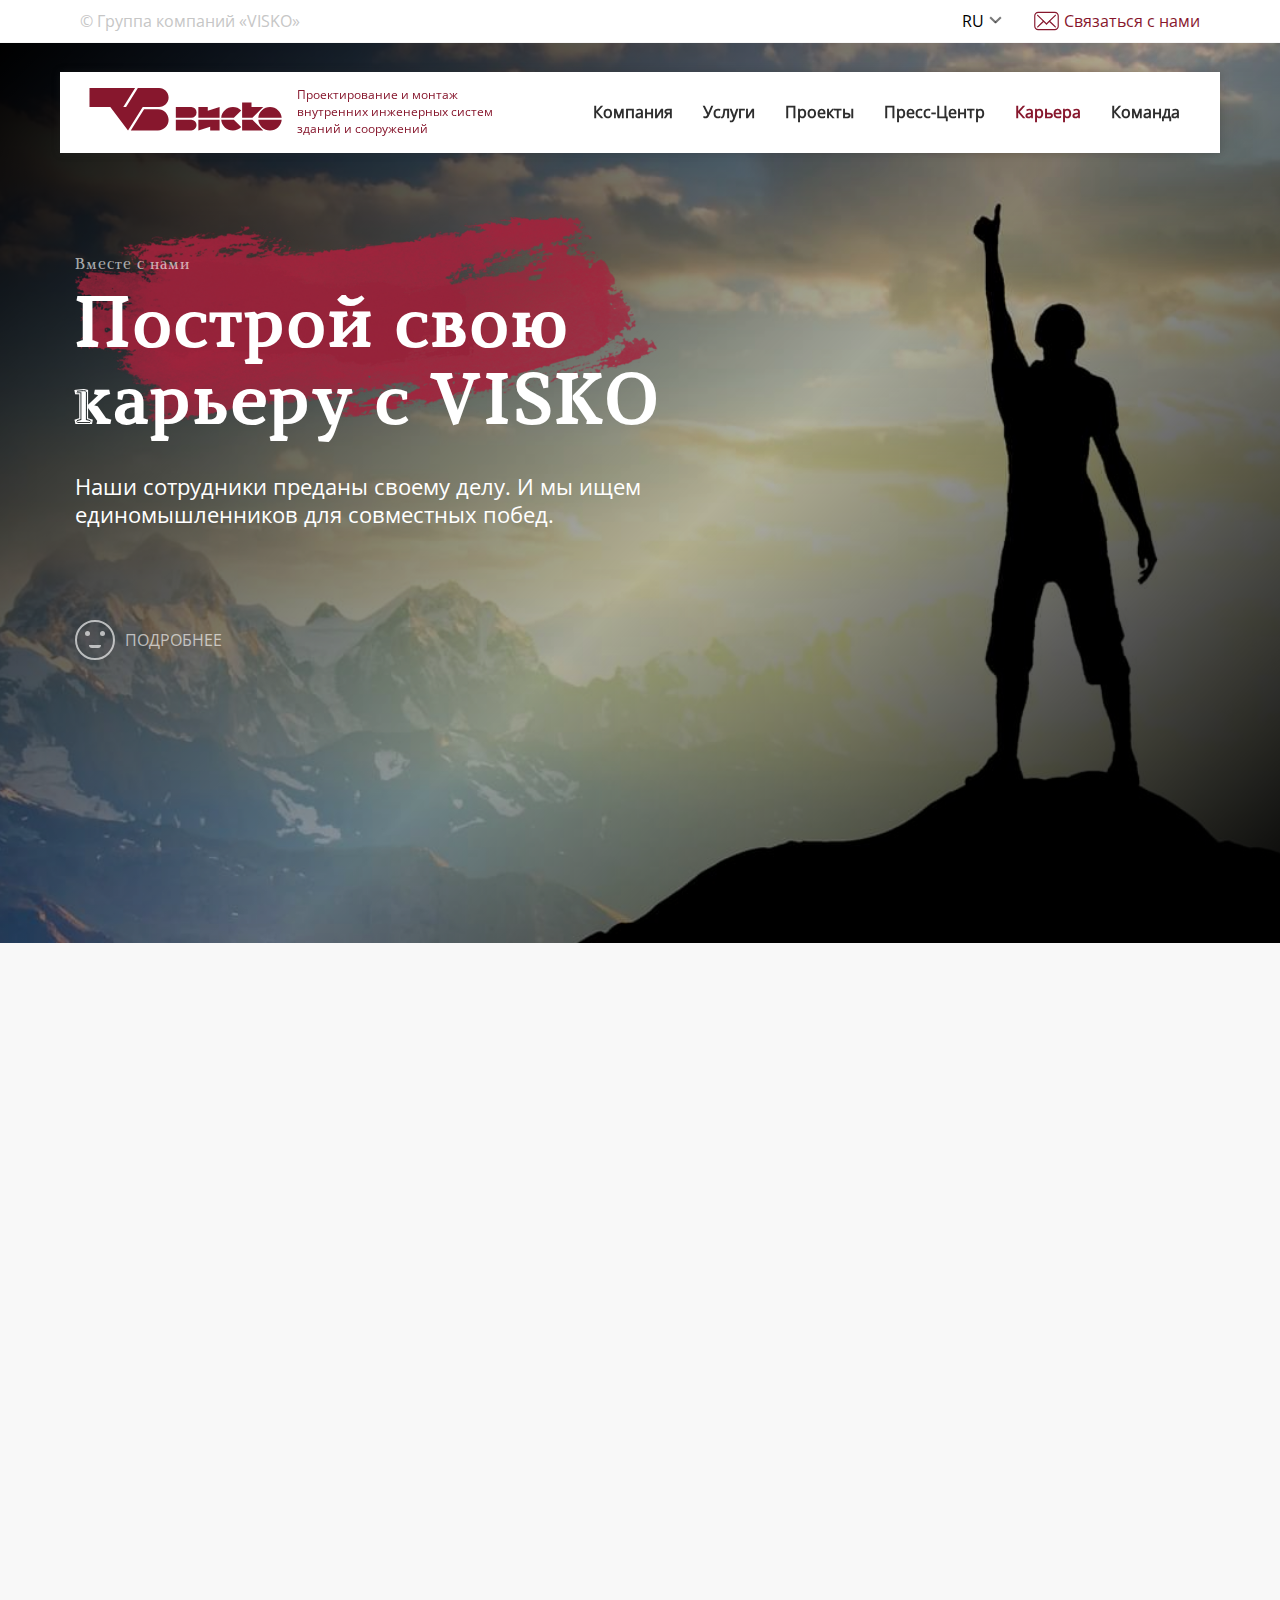
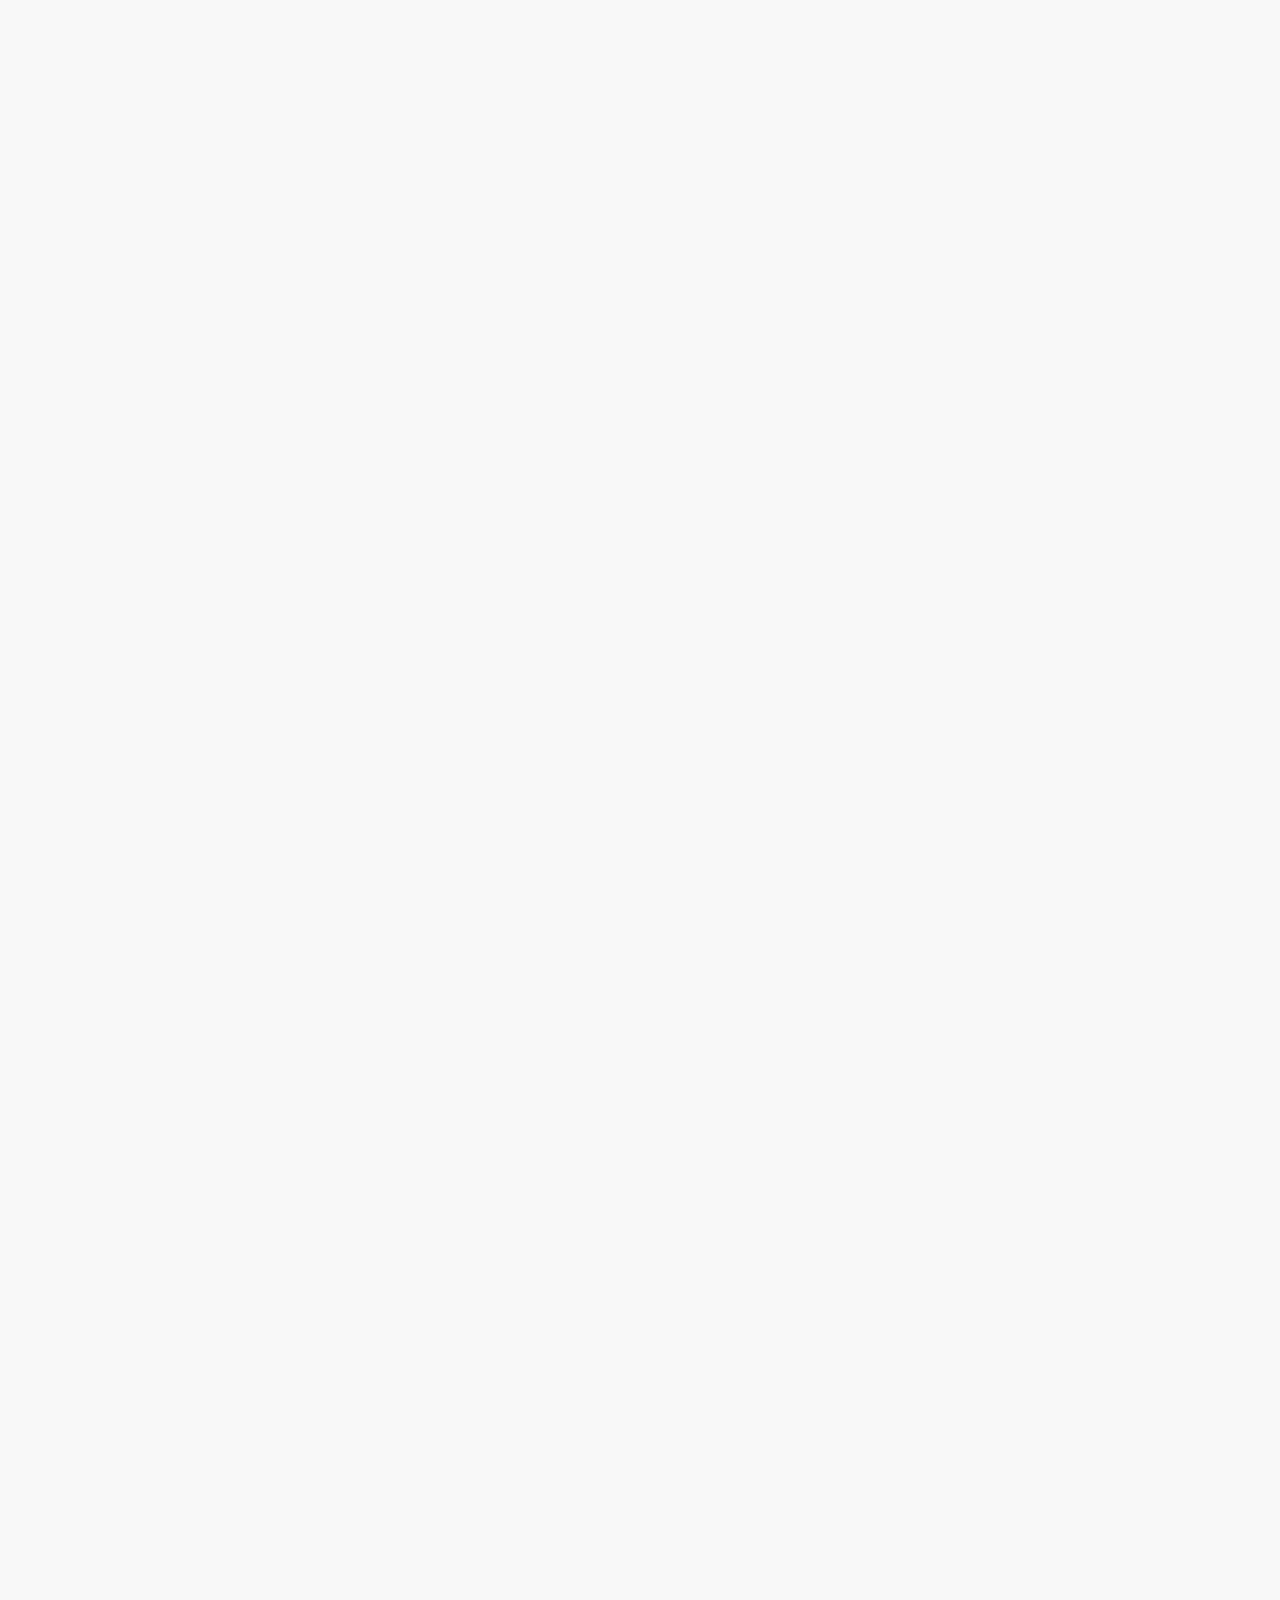
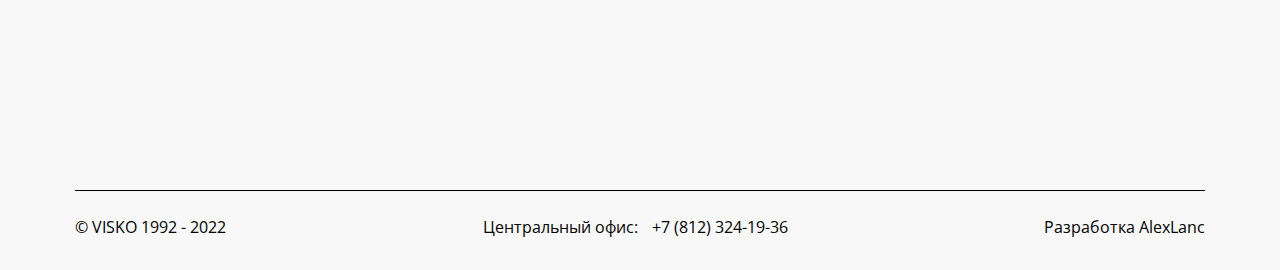
==== career.html @ 0a464dcd "Add files via upload" ====
<!DOCTYPE html>
<html lang="ru">
<head>
    <meta charset="UTF-8">
    <meta http-equiv="X-UA-Compatible" content="IE=edge">
    <meta name="viewport" content="width=device-width, initial-scale=1.0">
    <link rel="stylesheet" href="css/reset.css">
    <link rel="stylesheet" href="css/style.css">
    <title>Карьера</title>
</head>
    <body>
        <div class="wrapper">

            <header class="header">
                <div class="container">

                    <div class="top-header">
    
                        <div class="top-header__inner">
        
                            <div class="top-header__group-companies">
                                <b>© Группа компаний «VISKO»</b>
                            </div>
        
                            <div class="top-header__language language">
                                <b>ru</b>
                                <a href="#">en</a>
                            </div>
        
                            <a href="#" class="top-header__feedback feedback">
                                <b>Связаться с нами</b>
                            </a>
        
                        </div>
    
                    </div>
    
                </div>
            </header>

            <main class="main">

                <div class="menu top_nav">

                    <a href="index.html" class="logo">
                        <img src="images/header/logo.svg" alt="">
                    </a>
    
                    <div class="logo-text">
                        Проектирование и монтаж<br> внутренних инженерных систем<br> зданий и сооружений
                    </div>
    
                    <nav class="nav">
                        <ul class="nav__list">
    
                            <li class="nav__item">
                                <a href="company.html" class="nav__link link">
                                    Компания
                                </a>
                            </li>
    
                            <li class="nav__item">
                                <a href="services.html" class="nav__link link">
                                    Услуги
                                </a>
                            </li>
    
                            <li class="nav__item">
                                <a href="projects.html" class="nav__link link">
                                    Проекты
                                </a>
                            </li>
    
                            <li class="nav__item">
                                <a href="press-center.html" class="nav__link link">
                                    Пресс-Центр
                                </a>
                            </li>
    
                            <li class="nav__item">
                                <a class="nav__link disabled">
                                    Карьера
                                </a>
                            </li>
    
                            <li class="nav__item">
                                <a href="team.html" class="nav__link link">
                                    Команда
                                </a>
                            </li>
    
                        </ul>
                    </nav>

                </div>

                <div class="header-body">
    
                    
                    <div class="career__bg">
                        <div class="container">
                            <div class="header-body__info tr _anim-items _anim-no-hide">
                                <h1>
                                    <small>Вместе с нами</small><br>Построй свою<br> карьеру с VISKO
                                </h1>
                                <p class="header-body__text trd _anim-items _anim-no-hide">
                                    Наши сотрудники преданы своему делу. И мы ищем <br> единомышленников для совместных побед.
                                </p>
                                <a class="header-body__link" href="#"><span></span>Подробнее</a>
                            </div>
                        </div>
                    </div>
    
                </div>

                <div class="container">


                    <div class="work tr _anim-items _anim-no-hide">
                        <h3 class="work__title title">
                            Работа в VISKO
                        </h3>
                        <div class="work__body">

                            <div class="work__item">
                                <div class="work__header">
                                    <b class="work__heading">
                                        Стабильность
                                    </b>
                                    <div class="work__images">
                                        <img src="images/career/career-decor1.png" alt="">
                                    </div>
                                </div>
                                <p class="work__info">
                                    Официальное трудоустройство, социальные гарантии, достойная оплата труда. Мы заботимся о своих работниках
                                </p>
                            </div>

                            <div class="work__item">
                                <div class="work__header">
                                    <b class="work__heading">
                                        Карьерный рост
                                    </b>
                                    <div class="work__images">
                                        <img src="images/career/career-decor2.png" alt="">
                                    </div>
                                </div>
                                <p class="work__info">
                                    Мы придаем большое значение обучению и развитию сотрудников на всех должностях. Компания поощряет целеустремлённых и заинтересованных в движении по карьерной лестнице
                                </p>
                            </div>

                            <div class="work__item">
                                <div class="work__header">
                                    <b class="work__heading">
                                        Безопасность и охрана труда
                                    </b>
                                    <div class="work__images">
                                        <img src="images/career/career-decor3.png" alt="">
                                    </div>
                                </div>
                                <p class="work__info">
                                    Работа на строительных объектах сопряжена с повышенной опасностью. В VISKO функционирует специальный отдел, задача которого - гарантировать соблюдение техники безопасности и охраны труда на стройплощадке
                                </p>
                            </div>

                        </div>
                    </div>

                    <div class="stories tr _anim-items _anim-no-hide">
                        <h3 class="stories__title title">
                            Истории сотрудников
                        </h3>
                        <div class="stories__slider main-slider">

                            <div class="stories__item">
                                <div class="stories__info">
                                    <p class="stories__text">
                                        По моему мнению, даже если один человек работает лучше всех, он никогда не сможет заменить команду. Лидер отвечает за результаты в той же степени, что и любой член коллектива. Командная работа объединяет людей, побуждает к терпимости, к признанию чужого мнения, делает возможным решение задач, которые не под силу одному человеку. Коллектив как единое целое несет ответственность за все, что он делает или не делает. Хочу завершить свое мнение высказыванием известнейшего баскетболиста Майкла Джордана: «Талант выигрывает игры, а команда - чемпионаты».
                                    </p>
                                    <p class="stories__person">
                                        <b>
                                            Екатерина Подолян
                                        </b>
                                        <span>
                                            Главный инженер проекта
                                        </span>
                                    </p>
                                </div>
                                <div class="stories__images">
                                    <img src="images/career/employee-stories/employee-stories-1.jpg" alt="">
                                </div>
                            </div>

                            <div class="stories__item">
                                <div class="stories__info">
                                    <p class="stories__text">
                                        Свой путь в компании «ВИСКО» я начал в октябре 2015 года. Профессиональная деятельность в «ВИСКО» дала мне многое: конкурентоспособную заработную плату, уверенность в завтрашнем дне и перспективу карьерного роста. В «ВИСКО» отсутствуют предубеждения и стереотипы относительно молодых сотрудников, и компания дает им шанс профессионально развиваться и расти, ставя перед ними трудные, но интересные задачи. Отличительными особенностями нашей компании являются лояльное руководство, которое всегда открыто к диалогу и готово помочь в трудной ситуации.
                                    </p>
                                    <p class="stories__person">
                                        <b>
                                            Виталий Филин
                                        </b>
                                        <span>
                                            Производитель работ
                                        </span>
                                    </p>
                                </div>
                                <div class="stories__images">
                                    <img src="images/career/employee-stories/employee-stories-2.jpg" alt="">
                                </div>
                            </div>

                            <div class="stories__item">
                                <div class="stories__info">
                                    <p class="stories__text">
                                        В 2015 году, будучи студентом СПб ГАСУ, был принят на работу в АО «ВИСКО». Поскольку компания специализируется на инженерных сетях - для меня это был лучший вариант работы по специальности. Работа в ВИСКО началась с должности монтажника систем вентиляции. Через год работы меня перевели в производственно-технический отдел. В должности техника ПТО я получил навыки общения с ген.подрядной организацией, и тех.надзором, а также опыт работы с исполнительной документацией и чертежными программами. Я доволен тем, что работаю в ВИСКО, у нас дружный коллектив и много возможностей для карьерного роста.
                                    </p>
                                    <p class="stories__person">
                                        <b>
                                            Кирилл Кузин
                                        </b>
                                        <span>
                                            Техник ПТО
                                        </span>
                                    </p>
                                </div>
                                <div class="stories__images">
                                    <img src="images/career/employee-stories/employee-stories-3.jpg" alt="">
                                </div>
                            </div>

                        </div>
                    </div>

                    <div class="corporate tr _anim-items _anim-no-hide">
                        <h3 class="corporate__title title">
                            Корпоративная жизнь
                        </h3>
                        <div class="corporate__slider main-slider">

                            <div class="corporate__item">

                                <div class="corporate__images">
                                    <img src="images/career/corporate-life/corporate-life-1.jpg" alt="">
                                </div>

                                <div class="corporate__images">
                                    <img src="images/career/corporate-life/corporate-life-2.jpg" alt="">
                                </div>

                                <div class="corporate__images">
                                    <img src="images/career/corporate-life/corporate-life-3.jpg" alt="">
                                </div>

                            </div>

                            <div class="corporate__item">

                                <div class="corporate__images">
                                    <img src="images/career/corporate-life/corporate-life-4.jpg" alt="">
                                </div>

                                <div class="corporate__images">
                                    <img src="images/career/corporate-life/corporate-life-5.jpg" alt="">
                                </div>

                                <div class="corporate__images">
                                    <img src="images/career/corporate-life/corporate-life-6.jpg" alt="">
                                </div>

                            </div>
                        </div>
                    </div>

                    <div class="join-team tr _anim-items _anim-no-hide">
                        <h3 class="join-team__title title">
                            Присоединяйся к нашей команде
                        </h3>

                        <div class="join-team__body">

                                <div class="tabs-items">
                                    <a class="tabs-link tabs-link--active" href="#tab-1">Все вакансии</a>
                                    <a class="tabs-link" href="#tab-2">итр</a>
                                    <a class="tabs-link" href="#tab-3">монтаж</a>
                                </div>
                        
                                <div class="tabs-contentbox">

                                        <div class="tabs-container tabs-container--active" id="tab-1">

                                            <a href="#" class="join-team__item">
                                                <p class="join-team__header">
                                                    <b>Инженер сметного отдела</b>
                                                    <small>ИТР</small>
                                                </p>
                                                <ul class="join-team__list">
                                                    <li class="join-team__list-item">
                                                        Расчет объемов
                                                    </li>
                                                    <li class="join-team__list-item">
                                                        Составление смет на внутренние и наружные инженерные системы; 
                                                    </li>
                                                </ul>
                                                <p class="join-team__footer">
                                                    <span>Подробнее</span>
                                                </p>
                                            </a>

                                            <a href="#" class="join-team__item">
                                                <p class="join-team__header">
                                                    <b>Монтажник спринклерных систем</b>
                                                    <small>Монтаж</small>
                                                </p>
                                                <ul class="join-team__list">
                                                    <li class="join-team__list-item">
                                                        Чтение электрических схем и монтажных листов;
                                                    </li>
                                                    <li class="join-team__list-item">
                                                        Монтаж и разделка кабеля‚ расключение цепей, щитов и т.д.
                                                    </li>
                                                </ul>
                                                <p class="join-team__footer">
                                                    <span>Подробнее</span>
                                                </p>
                                            </a>

                                            <a href="#" class="join-team__item">
                                                <p class="join-team__header">
                                                    <b>Монтажник санитарно-технических систем</b>
                                                    <small>Монтаж</small>
                                                </p>
                                                <ul class="join-team__list">
                                                    <li class="join-team__list-item">
                                                        Монтаж санитарно-технических систем и оборудования (новое строительство)
                                                    </li>
                                                </ul>
                                                <p class="join-team__footer">
                                                    <span>Подробнее</span>
                                                </p>
                                            </a>
                                            
                                            <a href="#" class="join-team__item">
                                                <p class="join-team__header">
                                                    <b>Электромонтажник по слаботочным сетям</b>
                                                    <small>Монтаж</small>
                                                </p>
                                                <ul class="join-team__list">
                                                    <li class="join-team__list-item">
                                                        Чтение электрических схем и монтажных листов;
                                                    </li>
                                                    <li class="join-team__list-item">
                                                        Монтаж и разделка кабеля‚ расключение цепей, щитов и т.д.
                                                    </li>
                                                </ul>
                                                <p class="join-team__footer">
                                                    <span>Подробнее</span>
                                                </p>
                                            </a>

                                        </div>

                                        <div class="tabs-container" id="tab-2">

                                            <a href="#" class="join-team__item">
                                                <p class="join-team__header">
                                                    <b>Инженер сметного отдела</b>
                                                    <small>ИТР</small>
                                                </p>
                                                <ul class="join-team__list">
                                                    <li class="join-team__list-item">
                                                        Расчет объемов
                                                    </li>
                                                    <li class="join-team__list-item">
                                                        Составление смет на внутренние и наружные инженерные системы; 
                                                    </li>
                                                </ul>
                                                <p class="join-team__footer">
                                                    <span>Подробнее</span>
                                                </p>
                                            </a>

                                        </div>

                                        <div class="tabs-container" id="tab-3">

                                            <a href="#" class="join-team__item">
                                                <p class="join-team__header">
                                                    <b>Монтажник спринклерных систем</b>
                                                    <small>Монтаж</small>
                                                </p>
                                                <ul class="join-team__list">
                                                    <li class="join-team__list-item">
                                                        Чтение электрических схем и монтажных листов;
                                                    </li>
                                                    <li class="join-team__list-item">
                                                        Монтаж и разделка кабеля‚ расключение цепей, щитов и т.д.
                                                    </li>
                                                </ul>
                                                <p class="join-team__footer">
                                                    <span>Подробнее</span>
                                                </p>
                                            </a>

                                            <a href="#" class="join-team__item">
                                                <p class="join-team__header">
                                                    <b>Монтажник санитарно-технических систем</b>
                                                    <small>Монтаж</small>
                                                </p>
                                                <ul class="join-team__list">
                                                    <li class="join-team__list-item">
                                                        Монтаж санитарно-технических систем и оборудования (новое строительство)
                                                    </li>
                                                </ul>
                                                <p class="join-team__footer">
                                                    <span>Подробнее</span>
                                                </p>
                                            </a>
                                            
                                            <a href="#" class="join-team__item">
                                                <p class="join-team__header">
                                                    <b>Электромонтажник по слаботочным сетям</b>
                                                    <small>Монтаж</small>
                                                </p>
                                                <ul class="join-team__list">
                                                    <li class="join-team__list-item">
                                                        Чтение электрических схем и монтажных листов;
                                                    </li>
                                                    <li class="join-team__list-item">
                                                        Монтаж и разделка кабеля‚ расключение цепей, щитов и т.д.
                                                    </li>
                                                </ul>
                                                <p class="join-team__footer">
                                                    <span>Подробнее</span>
                                                </p>
                                            </a>

                                        </div>

                                </div>

                        </div>
                    </div>

                    <div class="suitable-vacancies tr _anim-items _anim-no-hide">
                        <div class="suitable-vacancies__body">

                            <div class="suitable-vacancies__info">
                                <h3 class="suitable-vacancies__title title">
                                    Не нашли подходящей вакансии?
                                </h3>
                                <p class="suitable-vacancies__text">
                                    Мы постоянно находимся в поиске профессионалов сферы проектирования и монтажа инженерных сетей. Вы можете направить резюме к нам на почту
                                    <a href="#">job@visko.ru</a>
                                </p>
                            </div>

                            <div class="suitable-vacancies__images">
                                <img src="images/career/question-decor.png" alt="">
                            </div>

                        </div>
                    </div>
                    

                </div>

            </main>

            <footer class="footer">
                <div class="container">
                    <div class="footer__inner">
                        <div class="footer__visco-info">
                            <span>© VISKO 1992 - 2022</span>
                        </div>
                        <div class="footer__phone">
                            <span>Центральный офис:</span>
                            <a href="tel:78123241936" class="footer__phone-link">+7 (812) 324-19-36</a>
                        </div>
                        <div class="footer__developer developer">
                            <a href="#" class="footer__dev-link">
                                Разработка AlexLanc
                            </a>
                        </div>
                    </div>
                </div>
            </footer>

        </div>
        


        <script src="https://ajax.googleapis.com/ajax/libs/jquery/3.4.1/jquery.min.js"></script>
        <script src="js/slick.min.js"></script>
        <script src="js/main.js"></script>

    </body>
</html>
---- css/style.css ----
@charset "UTF-8";
.title {
  font-family: "Marta", sans-serif;
  text-transform: uppercase;
  font-size: 30px;
  font-weight: 700;
  color: #2e2e2e;
}

.heading {
  font-family: "Marta", sans-serif;
  text-transform: uppercase;
  font-size: 16px;
  font-weight: 400;
  line-height: 1.3;
  color: #2e2e2e;
}

.link {
  font-family: "OpenSans", sans-serif;
  text-transform: uppercase;
  text-decoration: none;
  display: inline-block;
  cursor: pointer;
  font-size: 16px;
  font-weight: 700;
  line-height: 1.3;
  color: #c6c6c6;
  -webkit-transition: 0.4s;
  transition: 0.4s;
  -webkit-transition-property: all;
  transition-property: all;
}
.link:hover {
  color: #87172d;
}

html,
body {
  -webkit-box-sizing: border-box;
          box-sizing: border-box;
  width: 100%;
  height: 100%;
  min-height: 100%;
  scroll-behavior: smooth;
}

html::-webkit-scrollbar {
  width: 5px;
  /* ширина для вертикального скролла */
  height: 0px;
  /* высота для горизонтального скролла */
  background-color: #f3f3f3;
  /* цвет фона */
  border-radius: 10px;
}

html::-webkit-scrollbar-thumb {
  background-color: #afafaf;
  border-radius: 10px;
}

*,
*:before,
*:after {
  -webkit-box-sizing: inherit;
          box-sizing: inherit;
}

body {
  background-color: #f8f8f8;
  font-family: "OpenSans", sans-serif;
  font-style: normal;
  font-weight: 400;
  font-size: 16px;
  line-height: 1.4;
  color: #2e2e2e;
  cursor: default;
}
@media (max-width: 450px) {
  body {
    font-size: 14px;
  }
}

.wrapper {
  display: -webkit-box;
  display: -ms-flexbox;
  display: flex;
  -webkit-box-orient: vertical;
  -webkit-box-direction: normal;
      -ms-flex-direction: column;
          flex-direction: column;
  min-height: 100%;
}

.main {
  -webkit-box-flex: 1;
      -ms-flex: 1 1 auto;
          flex: 1 1 auto;
}

body.lock {
  overflow: hidden;
}

button {
  border: none;
  cursor: pointer;
}

.container {
  max-width: 1160px;
  margin: 0 auto;
  padding: 0 15px;
}

.company-subtitle {
  font-size: 22px;
}

a {
  text-decoration: none;
}

.btn {
  width: 100%;
  max-width: 230px;
  padding: 15px 5px;
  border-radius: 10px;
  will-change: transform;
  background-color: #87172d;
  color: #ffffff;
  text-transform: uppercase;
  text-align: center;
  display: -webkit-box;
  display: -ms-flexbox;
  display: flex;
  -webkit-box-align: center;
      -ms-flex-align: center;
          align-items: center;
  -webkit-box-pack: center;
      -ms-flex-pack: center;
          justify-content: center;
  text-decoration: none;
  -webkit-box-shadow: 0px 4px 8px rgba(0, 0, 0, 0.4);
          box-shadow: 0px 4px 8px rgba(0, 0, 0, 0.4);
  -webkit-transition: 0.3s;
  transition: 0.3s;
  -webkit-transition-property: all;
  transition-property: all;
}
.btn:hover {
  opacity: 0.9;
  -webkit-transform: translateY(-1px);
          transform: translateY(-1px);
  -webkit-box-shadow: 0px 4px 8px rgba(0, 0, 0, 0.5);
          box-shadow: 0px 4px 8px rgba(0, 0, 0, 0.5);
}

.nav__link.disabled {
  cursor: default;
  color: #87172d;
  font-weight: 700;
}

.main-slider .slick-list {
  overflow: hidden;
}
.main-slider .slick-track {
  padding: 30px 0 10px;
  display: -webkit-box;
  display: -ms-flexbox;
  display: flex;
}

.tr {
  opacity: 0;
  -webkit-transform: translate(0px, 150px);
          transform: translate(0px, 150px);
  -webkit-transition: 1s;
  transition: 1s;
  -webkit-transition-property: all;
  transition-property: all;
}
.tr._active {
  opacity: 1;
  -webkit-transform: translate(0px, 0px);
          transform: translate(0px, 0px);
}

.trd {
  opacity: 0;
  -webkit-transform: translate(0px, 100px);
          transform: translate(0px, 100px);
  -webkit-transition-duration: 1s;
          transition-duration: 1s;
  -webkit-transition-delay: .5s;
          transition-delay: .5s;
  -webkit-transition-property: all;
  transition-property: all;
}
.trd._active {
  opacity: 1;
  -webkit-transform: translate(0px, 0px);
          transform: translate(0px, 0px);
}

/* burger-start */
.header__burger {
  position: fixed;
  z-index: 3;
  top: 15px;
  right: 15px;
  width: 40px;
  height: 40px;
  padding: 20px;
  background-color: #008993;
  border-radius: 50%;
  cursor: pointer;
  visibility: visible;
  display: none;
}

.header__burger span {
  display: inline-block;
  width: 25px;
  height: 2px;
  background-color: #ffffff;
  position: absolute;
  top: 50%;
  left: 50%;
  -webkit-transform: translate(-50%, -50%);
          transform: translate(-50%, -50%);
  border-radius: 2px;
}

.header__burger::before,
.header__burger:after {
  content: '';
  display: inline-block;
  position: absolute;
  left: 50%;
  -webkit-transform: translateX(-50%);
          transform: translateX(-50%);
  width: 25px;
  height: 2px;
  background-color: #ffffff;
}

.header__burger::before {
  top: 30%;
}

.header__burger::after {
  bottom: 30%;
}

.header__burger.active:before {
  top: 19px;
  left: 8px;
  -webkit-transform: rotate(45deg);
          transform: rotate(45deg);
  background-color: #ffffff;
  -webkit-transition: 0.3s;
  transition: 0.3s;
}

.header__burger.active:hover:before {
  -webkit-transform: rotate(-45deg);
          transform: rotate(-45deg);
  background-color: #ff4141;
}

.header__burger.active:after {
  bottom: 19px;
  left: 8px;
  -webkit-transform: rotate(-45deg);
          transform: rotate(-45deg);
  background-color: #ffffff;
  -webkit-transition: 0.3s;
  transition: 0.3s;
}

.header__burger.active:hover:after {
  -webkit-transform: rotate(45deg);
          transform: rotate(45deg);
  background-color: #ff4141;
}

.header__burger.active span {
  -webkit-transform: scale(0);
          transform: scale(0);
}

/* burger-stop */
/* menu-start */
.nav__list-device .nav__item {
  margin-bottom: 20px;
}

.nav__list-device .nav__link {
  font-size: 22px;
}

.header-device .header__btn {
  margin: auto;
}

.header-device .item-cabinet {
  max-width: 200px;
  margin: auto;
  margin-bottom: 20px;
  padding: 15px;
  font-size: 12px;
  border-radius: 90px;
}

.header__btn-device {
  width: 100%;
  max-width: 200px;
  padding: 15px;
  text-align: center;
}

.nav__list-device {
  position: fixed;
  z-index: 2;
  top: -100%;
  left: 0;
  width: 100%;
  height: 100%;
  background-color: rgba(0, 0, 0, 0.9);
  -webkit-transition: 0.3s;
  transition: 0.3s;
  overflow: auto;
  text-align: center;
}

.nav__list-device.active {
  top: 0;
  padding: 110px 10px 20px 10px;
  display: block;
  margin: auto;
  text-align: center;
}

/* menu-stop */
@font-face {
  font-family: 'OpenSans';
  font-style: normal;
  font-display: swap;
  src: url(../fonts/opensans/OpenSans-regular.woff2) format("woff2"), url(../fonts/opensans/OpenSans-regular.woff) format("woff"), url(../fonts/opensans/OpenSans-bold.woff2) format("woff2"), url(../fonts/opensans/OpenSans-bold.woff) format("woff");
}
@font-face {
  font-family: 'Marta';
  font-style: normal;
  font-display: swap;
  src: url(../fonts/marta/Marta-Regular.woff2) format("woff2"), url(../fonts/marta/Marta-Regular.woff) format("woff"), url(../fonts/marta/Marta-Bold.woff2) format("woff2"), url(../fonts/marta/Marta-Bold.woff) format("woff");
}
.link {
  font-size: 16px;
  position: relative;
  display: inline-block;
}
.link::after {
  content: '';
  position: absolute;
  bottom: -2px;
  right: 0;
  width: 0;
  height: 2px;
  background-color: #87172d;
  opacity: 0;
  -webkit-transition: 0.4s;
  transition: 0.4s;
  -webkit-transition-property: all;
  transition-property: all;
}
.link:hover:after {
  opacity: 1;
  width: 100%;
  left: 0;
}

.header {
  background-color: #ffffff;
}

.top-header {
  color: #c6c6c6;
}
.top-header__inner {
  display: -webkit-box;
  display: -ms-flexbox;
  display: flex;
  -webkit-box-align: center;
      -ms-flex-align: center;
          align-items: center;
  -webkit-box-pack: justify;
      -ms-flex-pack: justify;
          justify-content: space-between;
  padding: 5px;
}
.top-header__group-companies {
  -webkit-box-flex: 1;
      -ms-flex: 1 1 auto;
          flex: 1 1 auto;
}
.top-header__language {
  text-transform: uppercase;
}
.top-header__feedback {
  margin-left: 50px;
}

.language {
  position: relative;
  z-index: 1000;
  color: #000;
  padding: 5px;
  padding-right: 25px;
  -webkit-transition: 0.3s;
  transition: 0.3s;
  -webkit-transition-property: all;
  transition-property: all;
}
.language:hover:before {
  -webkit-transform: rotate(-45deg);
          transform: rotate(-45deg);
}
.language:hover:after {
  -webkit-transform: rotate(45deg);
          transform: rotate(45deg);
}
.language:hover {
  cursor: pointer;
}
.language:before, .language:after {
  content: '';
  position: absolute;
  top: 14px;
  right: 17px;
  width: 8px;
  height: 2px;
  background-color: rgba(43, 43, 43, 0.64);
  -webkit-transition: 0.3s;
  transition: 0.3s;
  -webkit-transition-property: all;
  transition-property: all;
}
.language:before {
  -webkit-transform: rotate(45deg);
          transform: rotate(45deg);
}
.language:after {
  -webkit-transform: rotate(-45deg);
          transform: rotate(-45deg);
  right: 12px;
}
.language:hover a {
  top: 28px;
  visibility: visible;
}
.language b {
  position: relative;
  z-index: 2;
  background-color: #ffffff;
  padding: 5px;
}
.language a {
  position: absolute;
  background-color: #fff;
  padding: 5px;
  border-radius: 5px;
  top: 0px;
  left: 5px;
  visibility: hidden;
  color: inherit;
  text-decoration: none;
  -webkit-transition: 0.3s;
  transition: 0.3s;
  -webkit-transition-property: all;
  transition-property: all;
}
.language a:hover {
  color: #525252;
  text-decoration: underline;
}

.feedback {
  color: #87172d;
  text-decoration: none;
  position: relative;
}
.feedback:before {
  content: '';
  position: absolute;
  width: 25px;
  height: 25px;
  top: 50%;
  -webkit-transform: translateY(-50%);
          transform: translateY(-50%);
  left: -30px;
  background-image: url(../images/header/mail.svg);
  background-size: contain;
  background-repeat: no-repeat;
}
.feedback:hover {
  text-decoration: underline;
}

.menu {
  position: -webkit-sticky;
  position: sticky;
  z-index: 1000;
  top: 0px;
  width: 100%;
  max-width: 1160px;
  padding: 15px 25px;
  margin: 30px auto 0px;
  display: -webkit-box;
  display: -ms-flexbox;
  display: flex;
  -webkit-box-align: center;
      -ms-flex-align: center;
          align-items: center;
  -webkit-box-pack: justify;
      -ms-flex-pack: justify;
          justify-content: space-between;
  background-color: #ffffff;
  -webkit-box-shadow: 0px 0px 8px rgba(43, 43, 43, 0.3);
          box-shadow: 0px 0px 8px rgba(43, 43, 43, 0.3);
  -webkit-transition: 0.3s;
  transition: 0.3s;
  -webkit-transition-property: all;
  transition-property: all;
}

.nav__list {
  display: -webkit-box;
  display: -ms-flexbox;
  display: flex;
  -webkit-box-align: center;
      -ms-flex-align: center;
          align-items: center;
}
.nav__item {
  margin: 0px 15px;
}
.nav__link {
  color: #2e2e2e;
  text-transform: capitalize;
}

.logo img {
  width: 202px;
  height: 43px;
  -webkit-transition: 0.3s;
  transition: 0.3s;
  -webkit-transition-property: all;
  transition-property: all;
}

.logo-text {
  -webkit-box-flex: 1;
      -ms-flex: 1 1 auto;
          flex: 1 1 auto;
  font-size: 12px;
  margin-left: 10px;
  color: #87172d;
}

.menu__active {
  padding: 10px 10px;
  background-color: #fff;
}
.menu__active .logo-text {
  display: none;
}
.menu__active .logo img {
  width: 160px;
  height: 37px;
}

.slider-header {
  width: 100%;
  height: 100%;
  position: absolute;
  overflow: hidden;
}
.slider-header .slick-list {
  position: relative;
  z-index: 0;
}
.slider-header .slick-track {
  overflow: hidden;
}
.slider-header__item {
  -webkit-animation-name: scaleUp;
          animation-name: scaleUp;
  -webkit-animation-timing-function: ease-out;
          animation-timing-function: ease-out;
  -webkit-animation-iteration-count: infinite;
          animation-iteration-count: infinite;
  -webkit-animation-direction: alternate;
          animation-direction: alternate;
  -webkit-animation-fill-mode: forwards;
          animation-fill-mode: forwards;
  -webkit-animation-duration: 5s;
          animation-duration: 5s;
  height: 100vh;
  min-height: 700px;
}
.slider-header__item img {
  display: block;
  width: 100%;
  height: 100%;
  -o-object-fit: cover;
     object-fit: cover;
}
.slider-header .slick-track {
  display: -webkit-box;
  display: -ms-flexbox;
  display: flex;
}

@-webkit-keyframes scaleUp {
  0% {
    -webkit-transform: scale(1) translateZ(0);
            transform: scale(1) translateZ(0);
  }
  100% {
    -webkit-transform: scale(1.07) translateZ(0);
            transform: scale(1.07) translateZ(0);
  }
}

@keyframes scaleUp {
  0% {
    -webkit-transform: scale(1) translateZ(0);
            transform: scale(1) translateZ(0);
  }
  100% {
    -webkit-transform: scale(1.07) translateZ(0);
            transform: scale(1.07) translateZ(0);
  }
}
.header-body {
  position: relative;
  margin-top: -110px;
  margin-bottom: 70px;
  height: 100vh;
  min-height: 700px;
}
.header-body:after {
  content: '';
  position: absolute;
  top: 0;
  left: 0;
  width: 100%;
  height: 100%;
  background-color: rgba(0, 0, 0, 0.3);
  background-image: linear-gradient(135deg, #000 0, transparent 54%, #000 100%);
}
.header-body h1 {
  font-family: 'Marta';
  display: inline-block;
  font-size: 70px;
  font-weight: 700;
  letter-spacing: 3px;
  line-height: 1.1;
  margin-bottom: 28px;
  position: relative;
}
.header-body h1::before {
  content: '';
  position: absolute;
  z-index: -1;
  background-image: url(../images/header/top-brushes.png);
  background-size: contain;
  background-repeat: no-repeat;
  top: 0;
  left: 0;
  width: 100%;
  max-width: 788px;
  height: 355px;
}
.header-body h1 small {
  font-size: 15px;
  font-weight: 400;
  letter-spacing: 1px;
  line-height: 1.2;
  color: rgba(255, 255, 255, 0.64);
}
.header-body__info {
  position: relative;
  z-index: 1;
  color: #ffffff;
  padding-top: 170px;
}
.header-body__text {
  font-size: 22px;
  line-height: 1.3;
  margin-bottom: 100px;
}
.header-body__link {
  color: rgba(255, 255, 255, 0.64);
  text-decoration: none;
  text-transform: uppercase;
  -webkit-transition: 0.3s;
  transition: 0.3s;
  -webkit-transition-property: all;
  transition-property: all;
  position: relative;
  padding-left: 50px;
  display: inline-block;
}
.header-body__link:hover {
  color: rgba(255, 255, 255, 0.94);
}
.header-body__link:hover:before {
  border: 2px solid rgba(255, 255, 255, 0.94);
}
.header-body__link:hover span:before {
  background-color: rgba(255, 255, 255, 0.94);
  top: 17px;
}
.header-body__link:hover:after {
  background-color: rgba(255, 255, 255, 0.94);
  -webkit-box-shadow: 15px 0 0 rgba(255, 255, 255, 0.94);
          box-shadow: 15px 0 0 rgba(255, 255, 255, 0.94);
  width: 6px;
  height: 6px;
  top: 4px;
}
.header-body__link:before, .header-body__link:after {
  content: '';
  position: absolute;
  -webkit-transition: 0.3s;
  transition: 0.3s;
  -webkit-transition-property: all;
  transition-property: all;
}
.header-body__link:before {
  top: 50%;
  -webkit-transform: translateY(-50%);
          transform: translateY(-50%);
  left: 0;
  width: 40px;
  height: 40px;
  border: 2px solid rgba(255, 255, 255, 0.64);
  border-radius: 50%;
}
.header-body__link:after {
  left: 10px;
  top: 2px;
  width: 5px;
  height: 5px;
  border-radius: 50%;
  background-color: rgba(255, 255, 255, 0.64);
  -webkit-box-shadow: 15px 0 0 rgba(255, 255, 255, 0.64);
          box-shadow: 15px 0 0 rgba(255, 255, 255, 0.64);
}
.header-body__link span:before {
  content: '';
  position: absolute;
  top: 16px;
  left: 14px;
  width: 12px;
  height: 3px;
  -webkit-transition: 0.3s;
  transition: 0.3s;
  -webkit-transition-property: all;
  transition-property: all;
  border-bottom-left-radius: 12px;
  border-bottom-right-radius: 12px;
  background-color: rgba(255, 255, 255, 0.64);
}

.services {
  margin-bottom: 100px;
}
.services__title {
  margin-bottom: 30px;
}
.services__inner {
  display: -webkit-box;
  display: -ms-flexbox;
  display: flex;
}
.services__link {
  display: block;
  background-size: cover;
  background-repeat: no-repeat;
  background-position: 0 0;
  width: 100%;
  max-width: 770px;
  height: 100%;
  padding: 20px;
  color: #e9e9e9;
  -webkit-transition: 0.3s;
  transition: 0.3s;
  -webkit-transition-property: all;
  transition-property: all;
}
.services__link:hover {
  color: white;
}
.services__link:hover .services__more {
  border-top: 1px solid white;
}
.services__link:hover .services__more b:before, .services__link:hover .services__more b:after {
  background-color: white;
  right: -5px;
}
.services__info {
  display: -webkit-box;
  display: -ms-flexbox;
  display: flex;
  -webkit-box-orient: vertical;
  -webkit-box-direction: normal;
      -ms-flex-direction: column;
          flex-direction: column;
  height: 100%;
}
.services__text {
  font-size: 20px;
  line-height: 1.4;
  -webkit-box-flex: 1;
      -ms-flex: 1 1 auto;
          flex: 1 1 auto;
}
.services__more {
  border-top: 1px solid #e9e9e9;
  padding-top: 15px;
}
.services__more b {
  display: block;
  position: relative;
}
.services__more b:before, .services__more b:after {
  content: '';
  position: absolute;
  top: 4px;
  right: 0;
  width: 15px;
  height: 2px;
  background-color: #e9e9e9;
  -webkit-transition: 0.3s;
  transition: 0.3s;
  -webkit-transition-property: all;
  transition-property: all;
}
.services__more b:before {
  -webkit-transform: rotate(45deg);
          transform: rotate(45deg);
}
.services__more b:after {
  -webkit-transform: rotate(-45deg);
          transform: rotate(-45deg);
  top: 14px;
}
.services .tabs-contentbox {
  width: 100%;
  max-width: 770px;
}
.services .tabs-items {
  width: 100%;
  max-width: 351px;
  margin-left: 30px;
  padding: 20px;
  background-color: #ffffff;
}
.services .tabs-container {
  display: none;
  height: 0;
}
.services .tabs-container--active {
  display: block;
  height: 100%;
  min-height: 350px;
}
.services .tabs-link {
  display: block;
  margin-bottom: 15px;
  font-size: 18px;
  color: #000000;
  position: relative;
}
.services .tabs-link:hover {
  color: #87172d;
}
.services .tabs-link:last-child {
  margin-bottom: 0;
}
.services .tabs-link--active {
  color: #87172d;
}
.services .tabs-link--active:before {
  content: '';
  position: absolute;
  top: 0px;
  left: -20px;
  width: 3px;
  height: 100%;
  background-color: #87172d;
}

.figure__quote {
  position: relative;
  display: block;
  background-image: url(../images/quote/director-bg.jpg);
  background-size: cover;
  background-repeat: no-repeat;
  background-position: 0 0;
  width: 100%;
  height: 1px;
  min-height: 420px;
  margin-bottom: 100px;
}
.figure__quote:before {
  content: '';
  position: absolute;
  top: 30px;
  left: -20px;
  background-image: url(../images/quote/quote-svg.svg);
  background-repeat: no-repeat;
  background-size: cover;
  background-position: 0 0;
  width: 90px;
  height: 56px;
}

.quote {
  display: -webkit-box;
  display: -ms-flexbox;
  display: flex;
  padding: 50px 30px;
}
.quote__director-img {
  position: absolute;
  bottom: 0;
  right: 20px;
}
.quote__info {
  display: -webkit-box;
  display: -ms-flexbox;
  display: flex;
  -webkit-box-orient: vertical;
  -webkit-box-direction: normal;
      -ms-flex-direction: column;
          flex-direction: column;
  -webkit-box-pack: end;
      -ms-flex-pack: end;
          justify-content: flex-end;
  width: 100%;
  height: 100%;
  max-width: 720px;
  color: #ffffff;
}
.quote__info b {
  display: block;
  margin-bottom: 5px;
}
.quote__text {
  font-size: 30px;
  line-height: 1.3;
  margin-bottom: 25px;
}

.quote__text {
  opacity: 0;
  -webkit-transform: translate(0, 100px);
          transform: translate(0, 100px);
  -webkit-transition: 1s;
  transition: 1s;
  -webkit-transition-property: all;
  transition-property: all;
}

.quote__text._active {
  opacity: 1;
  -webkit-transform: translate(0, 0px);
          transform: translate(0, 0px);
}

.today {
  margin-bottom: 70px;
}
.today .slick-track {
  display: -webkit-box;
  display: -ms-flexbox;
  display: flex;
  padding: 50px 0 20px;
}
.today .slick-list {
  overflow: hidden;
}
.today__title {
  margin-bottom: 10px;
}
.today__subtitle {
  font-size: 20px;
  margin-bottom: 30px;
}
.today__slider {
  width: 100%;
  max-width: 1160px;
  margin: auto;
  counter-reset: section;
  position: relative;
}
.today__item {
  display: -webkit-box;
  display: -ms-flexbox;
  display: flex;
  margin: 0 10px;
  counter-increment: my-counter;
  position: relative;
}
.today__item:before {
  content: "0" counter(section);
  counter-increment: section;
  position: absolute;
  top: -35px;
  left: 0px;
  font-size: 50px;
  font-weight: 700;
  color: #87172d;
  -webkit-transition: 0.3s;
  transition: 0.3s;
  -webkit-transition-property: all;
  transition-property: all;
}
.today__item:hover:before {
  top: -60px;
}
.today__box-info {
  position: relative;
  z-index: 1;
  width: 100%;
  max-width: 360px;
  padding: 30px;
  background-color: #fff;
  -webkit-box-shadow: 0px 0px 8px rgba(0, 0, 0, 0.1);
          box-shadow: 0px 0px 8px rgba(0, 0, 0, 0.1);
}
.today__heading {
  font-size: 18px;
  font-weight: 700;
  margin-bottom: 15px;
}
.today__text {
  font-size: 18px;
}

.main-slider {
  position: relative;
}
.main-slider .slick-dots {
  display: -webkit-box;
  display: -ms-flexbox;
  display: flex;
  position: absolute;
  top: 0;
  right: 0;
}
.main-slider .slick-dots li {
  display: -webkit-box;
  display: -ms-flexbox;
  display: flex;
  margin: 0 1px;
  border: 3px solid transparent;
  border-radius: 50%;
  padding: 3px;
  cursor: pointer;
}
.main-slider .slick-dots .slick-active button {
  border: 3px solid #87172d;
}
.main-slider button {
  outline: #87172d;
  padding: 0;
  font-size: 0;
  width: 12px;
  height: 12px;
  border-radius: 50%;
  background-color: #dcdcdc;
}

.clients {
  margin-bottom: 100px;
}
.clients .slick-track {
  display: -webkit-box;
  display: -ms-flexbox;
  display: flex;
}
.clients .slick-list {
  overflow: hidden;
}
.clients__title {
  position: relative;
  margin-bottom: 30px;
}
.clients__subtitle {
  font-size: 20px;
  margin-bottom: 30px;
}
.clients__slider {
  padding: 50px 0 10px;
}
.clients__slider-item {
  display: -webkit-box;
  display: -ms-flexbox;
  display: flex;
  -webkit-box-align: center;
      -ms-flex-align: center;
          align-items: center;
  -webkit-box-pack: justify;
      -ms-flex-pack: justify;
          justify-content: space-between;
}
.clients__box-images {
  display: block;
  width: 100%;
  max-width: 160px;
}
.clients__box-images img {
  display: block;
  -o-object-fit: contain;
     object-fit: contain;
  width: 100%;
  height: 100%;
  max-height: 140px;
}

h3 .link-pages {
  position: absolute;
  padding-right: 30px;
  margin-right: -30px;
  top: 50%;
  -webkit-transform: translateY(-50%);
          transform: translateY(-50%);
  right: 30px;
  color: #c6c6c6;
  font-size: 14px;
  text-transform: uppercase;
  font-weight: 400;
  -webkit-transition: 0.3s;
  transition: 0.3s;
  -webkit-transition-property: all;
  transition-property: all;
}
h3 .link-pages:hover {
  color: #8b8b8b;
}
h3 .link-pages:hover:before, h3 .link-pages:hover:after {
  background-color: #8b8b8b;
  right: 12px;
}
h3 .link-pages:before, h3 .link-pages:after {
  content: '';
  position: absolute;
  top: 5px;
  right: 15px;
  width: 7px;
  height: 2px;
  background-color: #c6c6c6;
  -webkit-transition: 0.3s;
  transition: 0.3s;
  -webkit-transition-property: all;
  transition-property: all;
}
h3 .link-pages:before {
  -webkit-transform: rotate(45deg);
          transform: rotate(45deg);
}
h3 .link-pages:after {
  -webkit-transform: rotate(-45deg);
          transform: rotate(-45deg);
  top: 9px;
}

.projects-events {
  margin-bottom: -160px;
}
.projects-events__title {
  margin-bottom: 30px;
  position: relative;
}
.projects-events__body-projects {
  display: -webkit-box;
  display: -ms-flexbox;
  display: flex;
  -webkit-box-align: center;
      -ms-flex-align: center;
          align-items: center;
  -webkit-box-pack: justify;
      -ms-flex-pack: justify;
          justify-content: space-between;
  margin: 0 -10px 30px;
}
.projects-events__column {
  width: 100%;
  max-width: 380px;
  height: 1px;
  min-height: 260px;
  padding: 10px;
}
.projects-events__item {
  display: -webkit-box;
  display: -ms-flexbox;
  display: flex;
  -webkit-box-align: center;
      -ms-flex-align: center;
          align-items: center;
  -webkit-box-pack: center;
      -ms-flex-pack: center;
          justify-content: center;
  background-size: cover;
  background-repeat: no-repeat;
  background-position: 0 0;
  overflow: hidden;
  -webkit-transition: 0.5s;
  transition: 0.5s;
  -webkit-transition-property: all;
  transition-property: all;
  height: 100%;
  width: 100%;
  will-change: transform;
}
.projects-events__item:hover {
  -webkit-transform: scale(1.05);
          transform: scale(1.05);
}
.projects-events__item:hover .projects-events__info {
  color: #f4f4f4;
}
.projects-events__info {
  width: 100%;
  max-width: 180px;
  color: #ffffff;
  text-align: center;
  -webkit-transition: 0.5s;
  transition: 0.5s;
  -webkit-transition-property: all;
  transition-property: all;
}
.projects-events__info time {
  display: block;
  color: #cbcbcb;
  font-size: 13px;
  margin-bottom: 5px;
}
.projects-events__info b {
  display: block;
  font-size: 20px;
  text-transform: uppercase;
  font-weight: 700;
}

.footer a {
  color: #000000;
}
.footer span {
  color: #000000;
}
.footer__body {
  background-color: #2c2c2c;
  padding-top: 250px;
}
.footer__body a {
  color: #c6c6c6;
}
.footer__body span {
  color: #c6c6c6;
}
.footer__body .footer__inner {
  border-top: 1px solid #c6c6c6;
}
.footer__inner {
  display: -webkit-box;
  display: -ms-flexbox;
  display: flex;
  -webkit-box-align: center;
      -ms-flex-align: center;
          align-items: center;
  -webkit-box-pack: justify;
      -ms-flex-pack: justify;
          justify-content: space-between;
  border-top: 1px solid #000000;
  color: #c6c6c6;
  padding: 25px 0;
}
.footer__inner a {
  display: inline-block;
}
.footer__inner a:hover {
  text-decoration: underline;
}
.footer__phone-link {
  margin-left: 10px;
}

.header-bg {
  margin-top: -110px;
  margin-bottom: 30px;
  background-size: cover;
  background-position: center center;
  background-repeat: no-repeat;
  width: 100%;
  height: 1px;
  min-height: 450px;
}

.pagination {
  margin-bottom: 50px;
}
.pagination__list {
  display: -webkit-box;
  display: -ms-flexbox;
  display: flex;
  -webkit-box-align: center;
      -ms-flex-align: center;
          align-items: center;
}
.pagination__item {
  font-size: 14px;
  margin-right: 30px;
}
.pagination__item:last-child {
  margin-right: 0;
}
.pagination__link {
  color: #8b8b8b;
  -webkit-transition: 0.3s;
  transition: 0.3s;
  -webkit-transition-property: all;
  transition-property: all;
  position: relative;
}
.pagination__link:before, .pagination__link:after {
  content: '';
  position: absolute;
  top: 6px;
  right: -15px;
  width: 10px;
  height: 1px;
  background-color: #8b8b8b;
}
.pagination__link:before {
  -webkit-transform: rotate(45deg);
          transform: rotate(45deg);
}
.pagination__link:after {
  -webkit-transform: rotate(-45deg);
          transform: rotate(-45deg);
  top: 13px;
}
.pagination__link:hover {
  color: #2c2c2c;
}
.pagination__link-active {
  color: #2c2c2c;
}

.company-inner {
  width: 100%;
  max-width: 900px;
}

.company__header {
  margin-bottom: 70px;
}
.company__header-inner {
  display: -webkit-box;
  display: -ms-flexbox;
  display: flex;
  -webkit-box-align: stretch;
      -ms-flex-align: stretch;
          align-items: stretch;
  -webkit-box-pack: justify;
      -ms-flex-pack: justify;
          justify-content: space-between;
  height: 100%;
  margin: 0 -10px;
}
.company__title {
  font-size: 22px;
  margin-bottom: 30px;
  line-height: 1.3;
}
.company__header-column {
  padding: 10px;
  width: 100%;
  max-width: 300px;
}
.company__header-text {
  background-color: #fff;
  -webkit-box-shadow: 0px 0px 4px rgba(43, 43, 43, 0.2);
          box-shadow: 0px 0px 4px rgba(43, 43, 43, 0.2);
  border-radius: 10px;
  padding: 20px;
  font-size: 14px;
}

.visco-numbers {
  margin-bottom: 70px;
}
.visco-numbers__title {
  margin-bottom: 20px;
}
.visco-numbers__body {
  display: -webkit-box;
  display: -ms-flexbox;
  display: flex;
  -webkit-box-align: stretch;
      -ms-flex-align: stretch;
          align-items: stretch;
  -webkit-box-pack: justify;
      -ms-flex-pack: justify;
          justify-content: space-between;
  margin: 0 -10px;
}
.visco-numbers__column {
  display: -webkit-box;
  display: -ms-flexbox;
  display: flex;
  width: 100%;
  max-width: 300px;
  padding: 10px;
}
.visco-numbers__column:hover b {
  color: #87172d;
}
.visco-numbers__column:hover b:before, .visco-numbers__column:hover b:after {
  background-color: #87172d;
  left: 5px;
}
.visco-numbers__item {
  display: -webkit-box;
  display: -ms-flexbox;
  display: flex;
  -webkit-box-orient: vertical;
  -webkit-box-direction: normal;
      -ms-flex-direction: column;
          flex-direction: column;
  -webkit-box-pack: start;
      -ms-flex-pack: start;
          justify-content: flex-start;
  text-align: left;
  padding: 20px;
  background-color: #fff;
  -webkit-box-shadow: 0px 0px 4px rgba(43, 43, 43, 0.2);
          box-shadow: 0px 0px 4px rgba(43, 43, 43, 0.2);
  border-radius: 10px;
}
.visco-numbers__images {
  display: block;
  width: 110px;
  margin-bottom: 15px;
}
.visco-numbers__images img {
  display: block;
  -o-object-fit: contain;
     object-fit: contain;
  width: 100%;
  height: 110px;
}
.visco-numbers__numbers {
  margin-bottom: 15px;
}
.visco-numbers__numbers b {
  font-size: 50px;
  padding-left: 30px;
  line-height: 1;
  font-weight: 700;
  position: relative;
  color: #000000;
  -webkit-transition: 0.3s;
  transition: 0.3s;
  -webkit-transition-property: all;
  transition-property: all;
}
.visco-numbers__numbers b:before, .visco-numbers__numbers b:after {
  content: '';
  position: absolute;
  top: 26px;
  -webkit-transform: translateY(-50%);
          transform: translateY(-50%);
  left: 0;
  width: 25px;
  height: 4px;
  background-color: #000;
  -webkit-transition: 0.3s;
  transition: 0.3s;
  -webkit-transition-property: all;
  transition-property: all;
}
.visco-numbers__numbers b:before {
  -webkit-transform: rotate(45deg);
          transform: rotate(45deg);
}
.visco-numbers__numbers b:after {
  -webkit-transform: rotate(-45deg);
          transform: rotate(-45deg);
  top: 42px;
}
.visco-numbers__numbers span {
  color: #8b8b8b;
}

.company-mission {
  margin-bottom: 70px;
}
.company-mission__title {
  margin-bottom: 10px;
}
.company-mission__subtitle {
  margin-bottom: 30px;
}
.company-mission__body {
  display: -webkit-box;
  display: -ms-flexbox;
  display: flex;
  -webkit-box-align: start;
      -ms-flex-align: start;
          align-items: flex-start;
  -webkit-box-pack: center;
      -ms-flex-pack: center;
          justify-content: center;
}
.company-mission__images {
  display: block;
  width: 100%;
  max-width: 418px;
  margin-right: 30px;
}
.company-mission__images img {
  display: block;
  -o-object-fit: cover;
     object-fit: cover;
  width: 100%;
  height: 100%;
  max-height: 289px;
}
.company-mission__info {
  width: 100%;
  max-width: 430px;
}
.company-mission__item {
  margin-bottom: 20px;
}
.company-mission__item:last-child {
  margin-bottom: 0;
}

.company-group {
  margin-bottom: 70px;
}
.company-group__title {
  margin-bottom: 10px;
}
.company-group__subtitle {
  margin-bottom: 30px;
}
.company-group__body {
  display: -webkit-box;
  display: -ms-flexbox;
  display: flex;
  -webkit-box-align: stretch;
      -ms-flex-align: stretch;
          align-items: stretch;
  -webkit-box-pack: justify;
      -ms-flex-pack: justify;
          justify-content: space-between;
}
.company-group__info {
  display: -webkit-box;
  display: -ms-flexbox;
  display: flex;
  -webkit-box-orient: vertical;
  -webkit-box-direction: normal;
      -ms-flex-direction: column;
          flex-direction: column;
  padding: 10px;
  width: 100%;
  max-width: 435px;
}
.company-group__images {
  display: block;
  width: 230px;
  margin-bottom: 25px;
}
.company-group__images img {
  display: block;
  -o-object-fit: contain;
     object-fit: contain;
  width: 100%;
  height: 100%;
  max-height: 42px;
}
.company-group__heading {
  margin-bottom: 15px;
  font-size: 13px;
}

.company-clients {
  margin-bottom: 70px;
}
.company-clients__title {
  margin-bottom: 10px;
}
.company-clients__subtitle {
  margin-bottom: 30px;
}
.company-clients__body {
  display: -webkit-box;
  display: -ms-flexbox;
  display: flex;
  -ms-flex-wrap: wrap;
      flex-wrap: wrap;
  -webkit-box-pack: center;
      -ms-flex-pack: center;
          justify-content: center;
}
.company-clients__images {
  display: block;
  width: 100%;
  max-width: 250px;
  margin: 10px;
}
.company-clients__images img {
  display: block;
  -o-object-fit: contain;
     object-fit: contain;
  width: 100%;
  height: 100%;
  max-height: 120px;
}

.specialization {
  margin-bottom: 70px;
}
.specialization__text-title {
  font-size: 22px;
  margin-bottom: 30px;
}
.specialization__body {
  display: -webkit-box;
  display: -ms-flexbox;
  display: flex;
  -webkit-box-align: stretch;
      -ms-flex-align: stretch;
          align-items: stretch;
  -webkit-box-pack: justify;
      -ms-flex-pack: justify;
          justify-content: space-between;
  margin: 0 -10px;
}
.specialization__column {
  width: 100%;
  max-width: 370px;
  height: 1px;
  min-height: 400px;
  padding: 0 10px;
}
.specialization__column:hover .specialization__text, .specialization__column:hover .specialization__more {
  color: #ffffff;
}
.specialization__column:hover b:before, .specialization__column:hover b:after {
  right: -5px;
  background-color: #fff;
}
.specialization__link-item {
  display: -webkit-box;
  display: -ms-flexbox;
  display: flex;
  height: 100%;
  background-size: cover;
  background-repeat: no-repeat;
  background-position: 0 0;
  padding: 20px;
}
.specialization__info {
  width: 100%;
  display: -webkit-box;
  display: -ms-flexbox;
  display: flex;
  -webkit-box-orient: vertical;
  -webkit-box-direction: normal;
      -ms-flex-direction: column;
          flex-direction: column;
}
.specialization__text {
  font-size: 20px;
  color: #e9e9e9;
  -webkit-box-flex: 1;
      -ms-flex: 1 1 auto;
          flex: 1 1 auto;
  -webkit-transition: 0.3s;
  transition: 0.3s;
  -webkit-transition-property: all;
  transition-property: all;
}
.specialization__more {
  border-top: 1px solid #e9e9e9;
  padding-top: 10px;
  color: #e9e9e9;
  -webkit-transition: 0.3s;
  transition: 0.3s;
  -webkit-transition-property: all;
  transition-property: all;
}
.specialization__more b {
  display: block;
  position: relative;
}
.specialization__more b:before, .specialization__more b:after {
  content: '';
  position: absolute;
  top: 5px;
  right: 0;
  width: 15px;
  height: 2px;
  background-color: #e9e9e9;
  -webkit-transition: 0.3s;
  transition: 0.3s;
  -webkit-transition-property: all;
  transition-property: all;
}
.specialization__more b:before {
  -webkit-transform: rotate(45deg);
          transform: rotate(45deg);
}
.specialization__more b:after {
  -webkit-transform: rotate(-45deg);
          transform: rotate(-45deg);
  top: 15px;
}

.projects-all {
  margin-bottom: 70px;
}
.projects-all__body {
  display: -webkit-box;
  display: -ms-flexbox;
  display: flex;
  -webkit-box-pack: start;
      -ms-flex-pack: start;
          justify-content: flex-start;
  -ms-flex-wrap: wrap;
      flex-wrap: wrap;
  padding-left: 40px;
  margin-bottom: 40px;
  position: relative;
}
.projects-all__body .year {
  display: -webkit-box;
  display: -ms-flexbox;
  display: flex;
  -webkit-box-orient: vertical;
  -webkit-box-direction: normal;
      -ms-flex-direction: column;
          flex-direction: column;
  position: absolute;
  left: -20px;
  font-size: 35px;
  height: 100%;
  padding: 40px 0;
  font-weight: 700;
  color: #87172d;
}
.projects-all__body .year span {
  display: block;
  position: -webkit-sticky;
  position: sticky;
  top: 100px;
  -webkit-transform: rotate(270deg);
          transform: rotate(270deg);
}
.projects-all__column {
  width: 100%;
  height: 100%;
  max-width: 340px;
  border-radius: 5px;
  margin: 10px;
  overflow: hidden;
}
.projects-all__column:hover .projects-all__link {
  -webkit-transform: scale(1.05);
          transform: scale(1.05);
  z-index: 2;
}
.projects-all__column:hover .projects-all__text {
  -webkit-transform: scale(1.05);
          transform: scale(1.05);
}
.projects-all__link {
  display: -webkit-box;
  display: -ms-flexbox;
  display: flex;
  -webkit-box-align: center;
      -ms-flex-align: center;
          align-items: center;
  -webkit-box-pack: center;
      -ms-flex-pack: center;
          justify-content: center;
  background-repeat: no-repeat;
  background-size: cover;
  position: relative;
  overflow: hidden;
  background-position: center center;
  padding: 10px;
  height: 1px;
  min-height: 300px;
  -webkit-transition: 0.8s;
  transition: 0.8s;
  -webkit-transition-property: -webkit-transform;
  transition-property: -webkit-transform;
  transition-property: transform;
  transition-property: transform, -webkit-transform;
  will-change: transform;
}
.projects-all__text {
  display: -webkit-box;
  display: -ms-flexbox;
  display: flex;
  -webkit-box-orient: vertical;
  -webkit-box-direction: normal;
      -ms-flex-direction: column;
          flex-direction: column;
  -webkit-box-align: center;
      -ms-flex-align: center;
          align-items: center;
  -webkit-box-pack: center;
      -ms-flex-pack: center;
          justify-content: center;
  color: #ffffff;
  width: 260px;
  height: 100%;
  text-align: center;
  -webkit-transition: 0.8s;
  transition: 0.8s;
  -webkit-transition-property: all;
  transition-property: all;
  will-change: transform;
}
.projects-all__text > * {
  display: block;
}
.projects-all__text small {
  font-size: 15px;
  color: #dcdcdc;
}
.projects-all__text span {
  overflow: auto;
  font-size: 24px;
  margin-bottom: 12px;
}
.projects-all__text time {
  font-size: 18px;
  padding: 5px 12px;
  background-color: #87172d;
  border-radius: 25px;
  color: #efefef;
}

.btn__hidden {
  display: block;
  cursor: pointer;
  margin: 0 auto 30px;
  position: relative;
}

.btn__hidden--active {
  display: none;
}

.box__visible {
  visibility: hidden;
  height: 0px;
  overflow: hidden;
  position: relative;
  top: 200px;
  -webkit-transition: 1s;
  transition: 1s;
  -webkit-transition-property: all;
  transition-property: all;
}

.box__visible--active {
  visibility: visible;
  height: auto;
  overflow: visible;
  top: 0px;
}

.press-center {
  margin-bottom: 50px;
}
.press-center__body {
  display: grid;
  -webkit-box-pack: center;
      -ms-flex-pack: center;
          justify-content: center;
  grid-template-rows: repeat(2, 260px);
  grid-auto-rows: 250px;
  grid-template-columns: repeat(auto-fill, minmax(200px, 250px));
  grid-gap: 25px;
  padding-left: 45px;
  margin-bottom: 50px;
  position: relative;
}
.press-center__body:last-child {
  margin-bottom: 0;
}
.press-center__body .year {
  display: -webkit-box;
  display: -ms-flexbox;
  display: flex;
  -webkit-box-orient: vertical;
  -webkit-box-direction: normal;
      -ms-flex-direction: column;
          flex-direction: column;
  position: absolute;
  left: -20px;
  font-size: 35px;
  height: 100%;
  padding: 40px 0;
  font-weight: 700;
  color: #87172d;
}
.press-center__body .year span {
  display: block;
  position: -webkit-sticky;
  position: sticky;
  top: 100px;
  -webkit-transform: rotate(270deg);
          transform: rotate(270deg);
}
.press-center__link {
  display: -webkit-box;
  display: -ms-flexbox;
  display: flex;
  -webkit-box-orient: vertical;
  -webkit-box-direction: normal;
      -ms-flex-direction: column;
          flex-direction: column;
  -webkit-box-align: start;
      -ms-flex-align: start;
          align-items: flex-start;
  -webkit-box-pack: center;
      -ms-flex-pack: center;
          justify-content: center;
  background-size: cover;
  background-repeat: no-repeat;
  background-position: center center;
  position: relative;
  overflow: hidden;
  padding: 20px;
  border-radius: 10px;
  -webkit-box-shadow: 0px 0px 4px black;
          box-shadow: 0px 0px 4px black;
}
.press-center__link:hover:after {
  background-color: rgba(0, 0, 0, 0.4);
}
.press-center__link:after {
  content: '';
  position: absolute;
  top: 0;
  left: 0;
  width: 100%;
  height: 100%;
  background-color: rgba(0, 0, 0, 0.5);
  -webkit-transition: 0.3s;
  transition: 0.3s;
  -webkit-transition-property: all;
  transition-property: all;
}
.press-center__link b {
  overflow: auto;
  font-size: 18px;
  -webkit-box-flex: 1;
      -ms-flex: 1 1 auto;
          flex: 1 1 auto;
  margin-bottom: 5px;
  font-weight: 700;
  color: #ffffff;
  z-index: 1;
}
.press-center__link time {
  font-size: 14px;
  color: #e1e1e1;
  z-index: 1;
}

.career__bg {
  background-image: url(../images/career/career-top.jpg);
  background-size: cover;
  background-position: center center;
  background-repeat: no-repeat;
  width: 100%;
  height: 100%;
}

.work {
  margin-bottom: 70px;
}
.work__title {
  margin-bottom: 30px;
}
.work__body {
  display: -webkit-box;
  display: -ms-flexbox;
  display: flex;
  -webkit-box-align: stretch;
      -ms-flex-align: stretch;
          align-items: stretch;
  -webkit-box-pack: justify;
      -ms-flex-pack: justify;
          justify-content: space-between;
}
.work__item {
  width: 100%;
  max-width: 360px;
  padding: 10px;
}
.work__header {
  display: -webkit-box;
  display: -ms-flexbox;
  display: flex;
  -webkit-box-align: start;
      -ms-flex-align: start;
          align-items: flex-start;
  -webkit-box-pack: justify;
      -ms-flex-pack: justify;
          justify-content: space-between;
  margin-bottom: 15px;
}
.work__heading {
  font-size: 22px;
  font-weight: 700;
  margin-right: 10px;
}
.work__images {
  display: block;
}
.work__images img {
  display: block;
  -o-object-fit: contain;
     object-fit: contain;
  width: 90px;
  height: 93px;
}
.work__info {
  font-size: 15px;
}

.stories {
  margin-bottom: 70px;
}
.stories__title {
  margin-bottom: 10px;
}
.stories__slider .slick-list {
  overflow: hidden;
}
.stories__slider .slick-track {
  display: -webkit-box;
  display: -ms-flexbox;
  display: flex;
  padding: 30px 0 20px;
}
.stories__item {
  display: -webkit-box;
  display: -ms-flexbox;
  display: flex;
  -webkit-box-align: start;
      -ms-flex-align: start;
          align-items: flex-start;
  -webkit-box-pack: justify;
      -ms-flex-pack: justify;
          justify-content: space-between;
  padding: 10px;
}
.stories__info {
  width: 100%;
  max-width: 600px;
  margin-right: 30px;
}
.stories__text {
  color: #4a4a4a;
  font-size: 22px;
  line-height: 1.4;
  margin-bottom: 20px;
}
.stories__person b {
  display: block;
  color: #87172d;
  font-weight: 700;
  font-size: 22px;
  margin-bottom: 5px;
}
.stories__images {
  display: block;
  width: 100%;
  max-width: 500px;
}
.stories__images img {
  display: block;
  -o-object-fit: cover;
     object-fit: cover;
  width: 100%;
  height: 100%;
  max-height: 415px;
}

.corporate {
  margin-bottom: 70px;
}
.corporate__title {
  margin-bottom: 10px;
}
.corporate__slider .slick-list {
  overflow: hidden;
}
.corporate__slider .slick-track {
  display: -webkit-box;
  display: -ms-flexbox;
  display: flex;
  padding: 40px 0 20px;
}
.corporate__item {
  display: grid;
  -webkit-box-pack: justify;
      -ms-flex-pack: justify;
          justify-content: space-between;
  grid-template-rows: repeat(1, 270px);
  grid-template-columns: repeat(auto-fill, 360px);
  grid-gap: 0px 15px;
}
.corporate__images {
  display: grid;
  width: 100%;
  max-width: 360px;
}
.corporate__images img {
  display: block;
  -o-object-fit: cover;
     object-fit: cover;
  width: 100%;
  height: 100%;
  max-height: 270px;
}

.join-team {
  margin-bottom: 70px;
}
.join-team .tabs-items {
  margin-bottom: 20px;
}
.join-team .tabs-link {
  margin-right: 16px;
  font-weight: 700;
  font-size: 18px;
  text-transform: uppercase;
  color: #2c2c2c;
  -webkit-transition: 0.3s;
  transition: 0.3s;
  -webkit-transition-property: all;
  transition-property: all;
}
.join-team .tabs-link:hover {
  color: #87172d;
}
.join-team .tabs-link:last-child {
  margin-right: 0px;
}
.join-team .tabs-link--active {
  color: #87172d;
}
.join-team .tabs-container {
  display: none;
  height: 0;
}
.join-team .tabs-container--active {
  display: grid;
  grid-template-rows: 1, 270px;
  grid-template-columns: repeat(4, 265px);
  grid-gap: 20px;
  height: 100%;
  min-height: 270px;
}
.join-team__title {
  margin-bottom: 30px;
}
.join-team__item {
  display: -webkit-box;
  display: -ms-flexbox;
  display: flex;
  -webkit-box-orient: vertical;
  -webkit-box-direction: normal;
      -ms-flex-direction: column;
          flex-direction: column;
  background-color: #ffffff;
  border: 1px solid #a3a3a3;
  color: #2c2c2c;
  width: 100%;
  max-width: 265px;
  padding: 30px 20px 20px;
  position: relative;
  -webkit-transition: 0.5s;
  transition: 0.5s;
  -webkit-transition-property: all;
  transition-property: all;
  will-change: transform;
}
.join-team__item:hover {
  -webkit-transform: scale(1.02);
          transform: scale(1.02);
}
.join-team__item:hover:after {
  border-bottom: 0px solid #e0e0e0;
  border-right: 0px solid #f8f8f8;
}
.join-team__item:before, .join-team__item:after {
  content: '';
  position: absolute;
  top: 0;
  -webkit-transition: 0.5s;
  transition: 0.5s;
  -webkit-transition-property: all;
  transition-property: all;
}
.join-team__item:before {
  left: 0;
  margin-left: auto;
  width: 230px;
  height: 30px;
}
.join-team__item:after {
  top: -3px;
  right: -3px;
  height: 0;
  width: 0px;
  border-bottom: 30px solid #e0e0e0;
  border-right: 30px solid #f8f8f8;
}
.join-team__item:hover .join-team__footer span {
  color: #87172d;
}
.join-team__item:hover .join-team__footer span:before {
  border-color: #87172d;
}
.join-team__item:hover .join-team__footer span:after {
  background-color: #87172d;
}
.join-team__header {
  border-bottom: 1px solid #a3a3a3;
  padding-bottom: 10px;
  margin-bottom: 20px;
}
.join-team__header b {
  display: block;
  font-size: 18px;
  font-weight: 700;
  margin-bottom: 5px;
}
.join-team__header small {
  display: block;
  color: #87172d;
  font-weight: 700;
  font-size: 14px;
}
.join-team__list {
  -webkit-box-flex: 1;
      -ms-flex: 1 1 auto;
          flex: 1 1 auto;
  margin-bottom: 20px;
}
.join-team__list-item {
  font-size: 14px;
  margin-bottom: 10px;
  padding-left: 15px;
  position: relative;
}
.join-team__list-item:last-child {
  margin-bottom: 0px;
}
.join-team__list-item:before {
  content: '';
  position: absolute;
  top: 8px;
  left: 0;
  width: 8px;
  height: 1px;
  background-color: #a3a3a3;
}
.join-team__footer span {
  display: block;
  -webkit-transition: 0.3s;
  transition: 0.3s;
  -webkit-transition-property: all;
  transition-property: all;
  font-weight: 700;
  color: #a3a3a3;
  position: relative;
}
.join-team__footer span:before, .join-team__footer span:after {
  content: '';
  position: absolute;
  top: -3px;
  right: 0;
  -webkit-transition: 0.5s;
  transition: 0.5s;
  -webkit-transition-property: all;
  transition-property: all;
}
.join-team__footer span:before {
  width: 20px;
  height: 20px;
  border-radius: 50%;
  border: 3px solid #a3a3a3;
}
.join-team__footer span:after {
  width: 10px;
  height: 3px;
  -webkit-transform: rotate(45deg);
          transform: rotate(45deg);
  top: 16px;
  right: -4px;
  background-color: #a3a3a3;
}

.suitable-vacancies {
  margin-bottom: 70px;
}
.suitable-vacancies__body {
  display: -webkit-box;
  display: -ms-flexbox;
  display: flex;
  -webkit-box-pack: justify;
      -ms-flex-pack: justify;
          justify-content: space-between;
  -webkit-box-align: center;
      -ms-flex-align: center;
          align-items: center;
}
.suitable-vacancies__info {
  width: 100%;
  max-width: 750px;
  margin-right: 20px;
}
.suitable-vacancies__title {
  margin-bottom: 15px;
}
.suitable-vacancies__text {
  font-size: 25px;
  line-height: 1.4;
}
.suitable-vacancies__text a {
  text-decoration: underline;
  color: #87172d;
  -webkit-transition: 0.3s;
  transition: 0.3s;
  -webkit-transition-property: all;
  transition-property: all;
}
.suitable-vacancies__text a:hover {
  text-decoration: none;
}
.suitable-vacancies__images {
  display: block;
  width: 100%;
  max-width: 360px;
}
.suitable-vacancies__images img {
  display: block;
  -o-object-fit: contain;
     object-fit: contain;
  width: 100%;
  height: 100%;
  max-height: 262px;
}

.team {
  margin-bottom: 70px;
}
.team__text-heading {
  font-size: 24px;
  line-height: 1.4;
  margin-bottom: 40px;
}
.team__inner {
  display: -webkit-box;
  display: -ms-flexbox;
  display: flex;
  -webkit-box-align: stretch;
      -ms-flex-align: stretch;
          align-items: stretch;
  -webkit-box-pack: justify;
      -ms-flex-pack: justify;
          justify-content: space-between;
  margin: 0 -20px;
}
.team__item {
  font-size: 18px;
  line-height: 1.4;
  color: #666666;
  width: 100%;
  max-width: 330px;
  margin: 0 20px;
}

.team__personal-container {
  margin-bottom: 70px;
}
.team__btn {
  margin: auto;
}
.team__body {
  margin-bottom: 50px;
}
.team__body:last-child {
  margin-bottom: 0;
}
.team__title {
  margin-bottom: 10px;
}
.team__slider-item {
  text-align: center;
  margin-right: 20px;
}
.team__slider-item:last-child {
  margin-right: 0;
}
.team__images {
  width: 100%;
  max-width: 280px;
  margin-bottom: 20px;
}
.team__images img {
  display: block;
  text-align: center;
  -o-object-fit: contain;
     object-fit: contain;
  width: 100%;
  height: 100%;
  margin: auto;
  max-height: 260px;
}
.team__person {
  margin-bottom: 5px;
}
.team__text {
  font-size: 15px;
  line-height: 1.4;
}

.company-management__slider {
  width: 100%;
  max-width: 600px;
}

.team__slider .slick-dots,
.company-management__slider .slick-dots {
  display: none;
}

/*# sourceMappingURL=style.css.map */
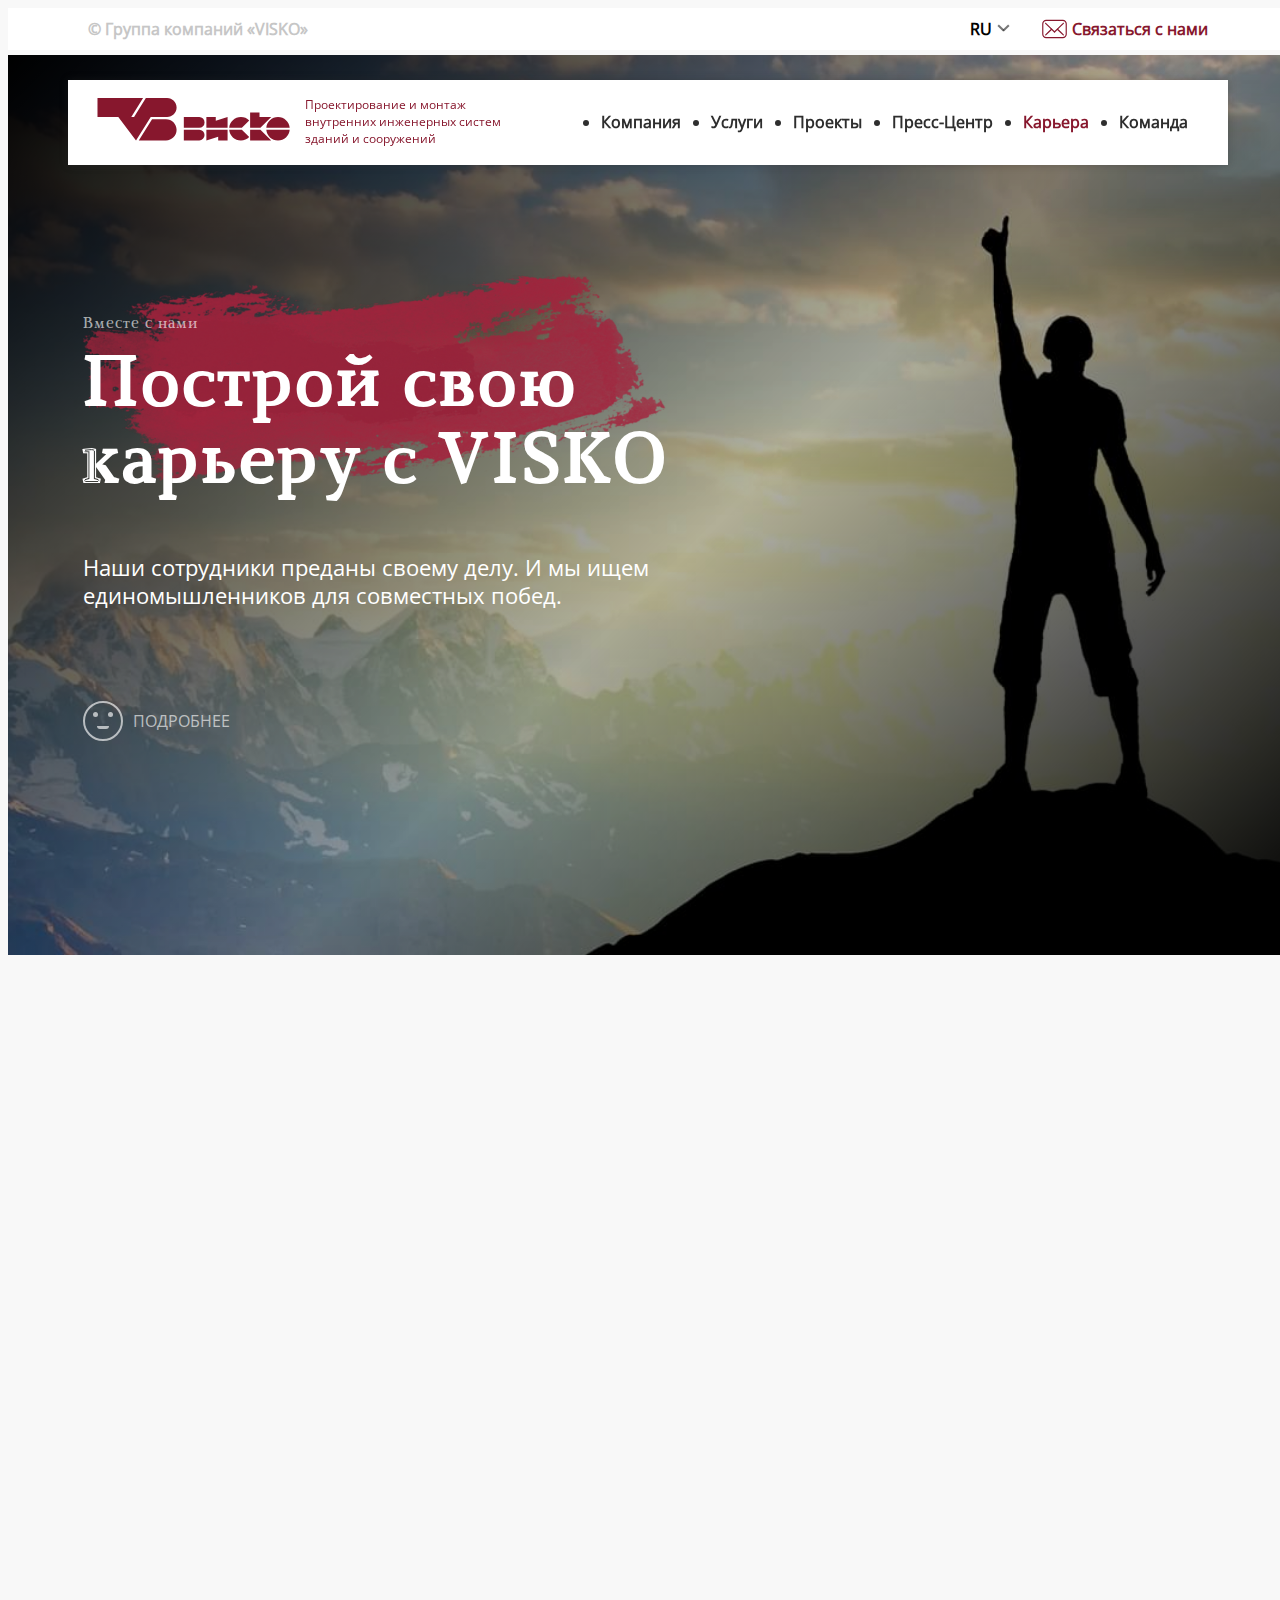
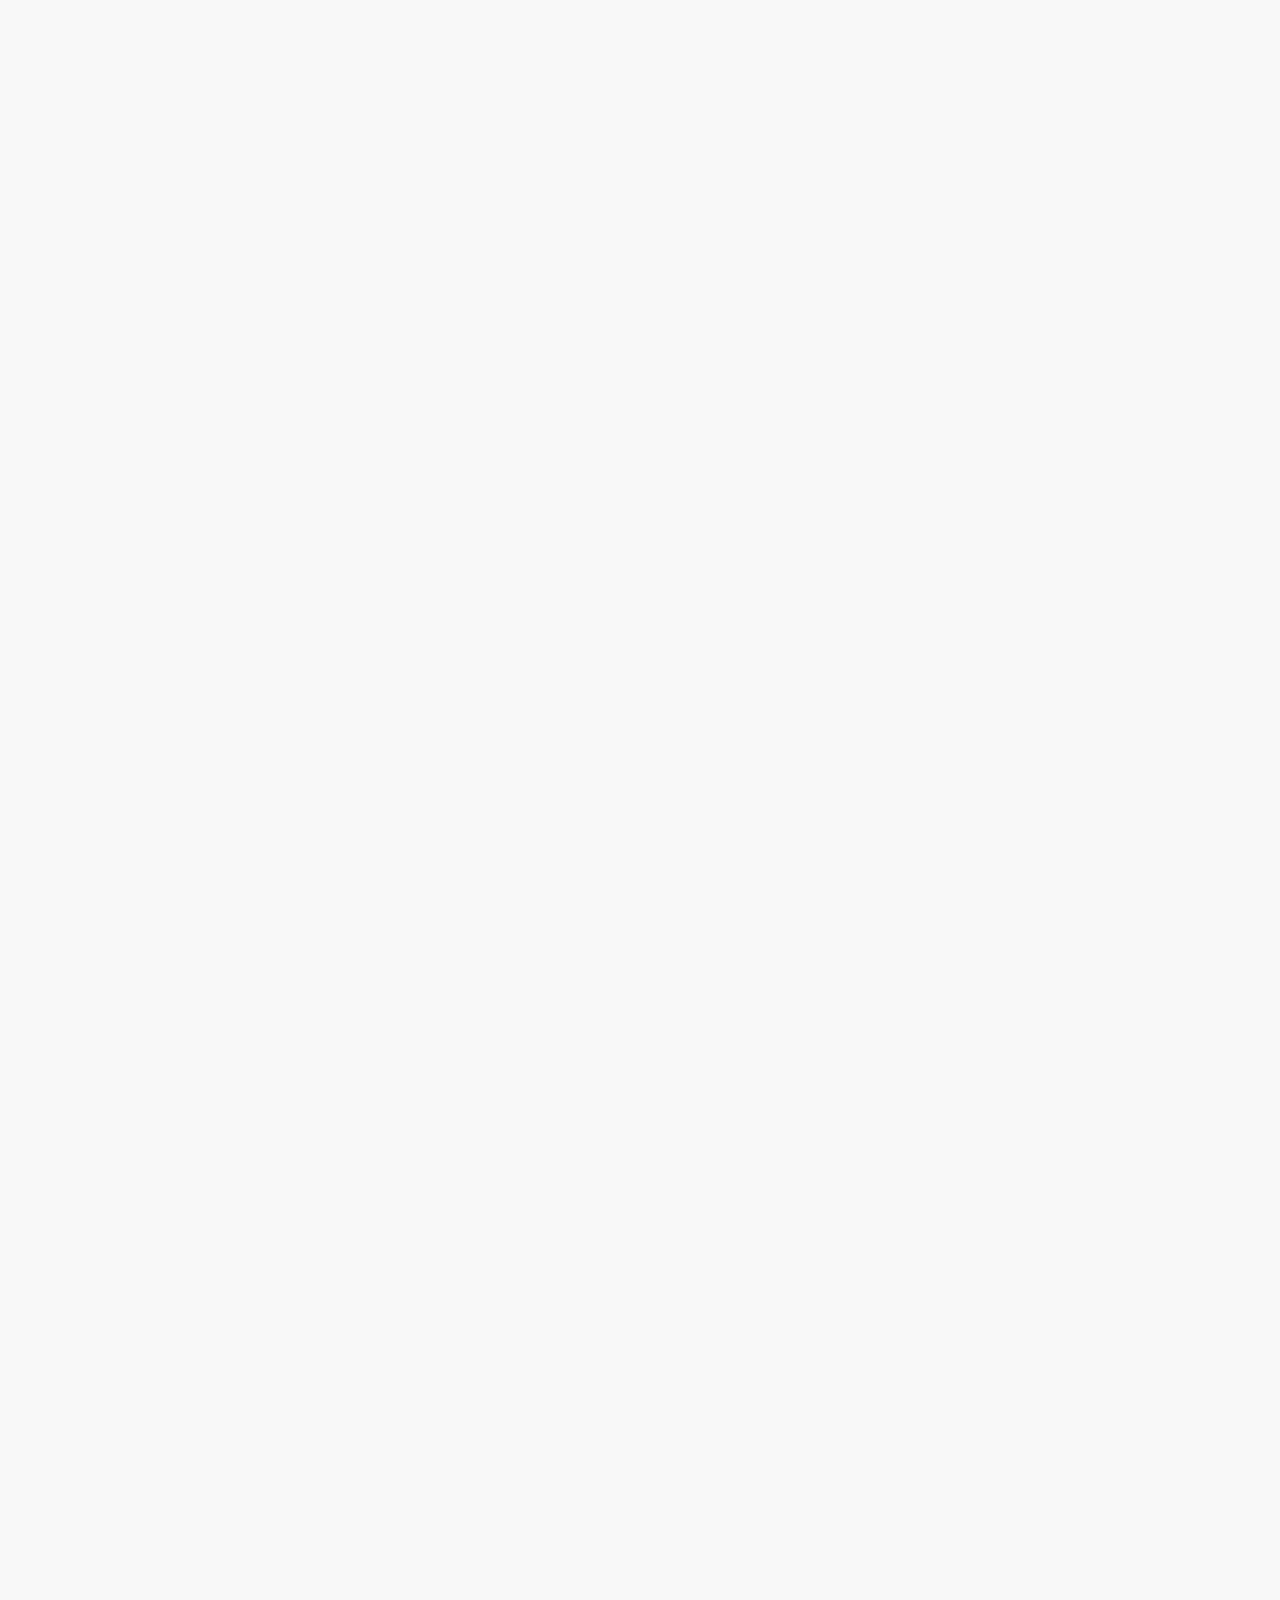
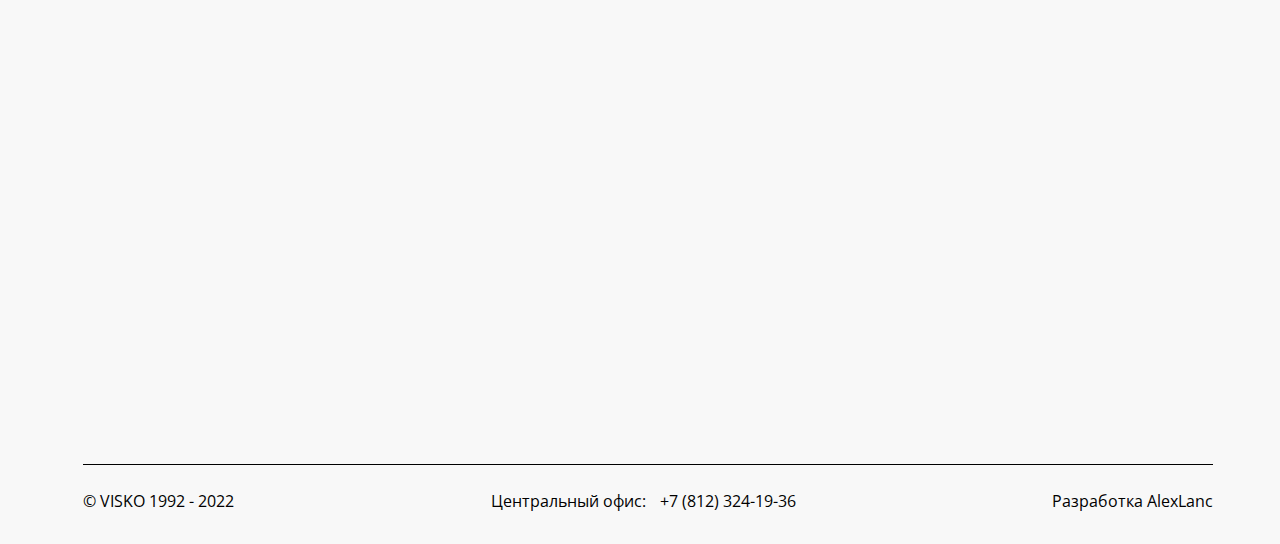
==== commit 70c793b4: "Add files via upload" ====
--- a/career.html
+++ b/career.html
@@ -4,7 +4,7 @@
     <meta charset="UTF-8">
     <meta http-equiv="X-UA-Compatible" content="IE=edge">
     <meta name="viewport" content="width=device-width, initial-scale=1.0">
-    <link rel="stylesheet" href="css/reset.css">
+    <link rel="stylesheet" href="css/normalize.css">
     <link rel="stylesheet" href="css/style.css">
     <title>Карьера</title>
 </head>
@@ -43,7 +43,7 @@
                 <div class="menu top_nav">
 
                     <a href="index.html" class="logo">
-                        <img src="images/header/logo.svg" alt="">
+                        <img src="images/header/logo.svg" alt="Логотип компании ВИСКО">
                     </a>
     
                     <div class="logo-text">
@@ -127,9 +127,9 @@
                                     <b class="work__heading">
                                         Стабильность
                                     </b>
-                                    <div class="work__images">
+                                    <figure class="work__images">
                                         <img src="images/career/career-decor1.png" alt="">
-                                    </div>
+                                    </figure>
                                 </div>
                                 <p class="work__info">
                                     Официальное трудоустройство, социальные гарантии, достойная оплата труда. Мы заботимся о своих работниках
@@ -141,9 +141,9 @@
                                     <b class="work__heading">
                                         Карьерный рост
                                     </b>
-                                    <div class="work__images">
+                                    <figure class="work__images">
                                         <img src="images/career/career-decor2.png" alt="">
-                                    </div>
+                                    </figure>
                                 </div>
                                 <p class="work__info">
                                     Мы придаем большое значение обучению и развитию сотрудников на всех должностях. Компания поощряет целеустремлённых и заинтересованных в движении по карьерной лестнице
@@ -155,9 +155,9 @@
                                     <b class="work__heading">
                                         Безопасность и охрана труда
                                     </b>
-                                    <div class="work__images">
+                                    <figure class="work__images">
                                         <img src="images/career/career-decor3.png" alt="">
-                                    </div>
+                                    </figure>
                                 </div>
                                 <p class="work__info">
                                     Работа на строительных объектах сопряжена с повышенной опасностью. В VISKO функционирует специальный отдел, задача которого - гарантировать соблюдение техники безопасности и охраны труда на стройплощадке
@@ -187,9 +187,9 @@
                                         </span>
                                     </p>
                                 </div>
-                                <div class="stories__images">
-                                    <img src="images/career/employee-stories/employee-stories-1.jpg" alt="">
-                                </div>
+                                <figure class="stories__images">
+                                    <img src="images/career/employee-stories/employee-stories-1.jpg" alt="Фотография Екатерина Подолян">
+                                </figure>
                             </div>
 
                             <div class="stories__item">
@@ -206,9 +206,9 @@
                                         </span>
                                     </p>
                                 </div>
-                                <div class="stories__images">
-                                    <img src="images/career/employee-stories/employee-stories-2.jpg" alt="">
-                                </div>
+                                <figure class="stories__images">
+                                    <img src="images/career/employee-stories/employee-stories-2.jpg" alt="Фотография Виталий Филин">
+                                </figure>
                             </div>
 
                             <div class="stories__item">
@@ -225,9 +225,10 @@
                                         </span>
                                     </p>
                                 </div>
-                                <div class="stories__images">
-                                    <img src="images/career/employee-stories/employee-stories-3.jpg" alt="">
-                                </div>
+                                <figure class="stories__images">
+                                    <img src="images/career/employee-stories/employee-stories-3.jpg" alt="
+                                    Фотография Кирилл Кузин">
+                                </figure>
                             </div>
 
                         </div>
@@ -241,33 +242,33 @@
 
                             <div class="corporate__item">
 
-                                <div class="corporate__images">
-                                    <img src="images/career/corporate-life/corporate-life-1.jpg" alt="">
-                                </div>
-
-                                <div class="corporate__images">
-                                    <img src="images/career/corporate-life/corporate-life-2.jpg" alt="">
-                                </div>
-
-                                <div class="corporate__images">
-                                    <img src="images/career/corporate-life/corporate-life-3.jpg" alt="">
-                                </div>
+                                <figure class="corporate__images">
+                                    <img src="images/career/corporate-life/corporate-life-1.jpg" alt="Фокусник в шляпе показывает фокусы детям">
+                                </figure>
+
+                                <figure class="corporate__images">
+                                    <img src="images/career/corporate-life/corporate-life-2.jpg" alt="Совместная фотография в вечерних платьях работниц компании Виско на торжественном вечере">
+                                </figure>
+
+                                <figure class="corporate__images">
+                                    <img src="images/career/corporate-life/corporate-life-3.jpg" alt="Совместная фотография работников компании Виско на тематической вечеринке">
+                                </figure>
 
                             </div>
 
                             <div class="corporate__item">
 
-                                <div class="corporate__images">
-                                    <img src="images/career/corporate-life/corporate-life-4.jpg" alt="">
-                                </div>
-
-                                <div class="corporate__images">
-                                    <img src="images/career/corporate-life/corporate-life-5.jpg" alt="">
-                                </div>
-
-                                <div class="corporate__images">
-                                    <img src="images/career/corporate-life/corporate-life-6.jpg" alt="">
-                                </div>
+                                <figure class="corporate__images">
+                                    <img src="images/career/corporate-life/corporate-life-4.jpg" alt="Стенд с кубками и медалями компании Виско за спортивные достижения">
+                                </figure>
+
+                                <figure class="corporate__images">
+                                    <img src="images/career/corporate-life/corporate-life-5.jpg" alt="Фотография двух девушек с волейбольным мячом сидящих на песочной площадке для волейбола">
+                                </figure>
+
+                                <figure class="corporate__images">
+                                    <img src="images/career/corporate-life/corporate-life-6.jpg" alt="Момент удара по футбольному мячу в тот момент когда вратарь готовится отразить его">
+                                </figure>
 
                             </div>
                         </div>
@@ -456,9 +457,9 @@
                                 </p>
                             </div>
 
-                            <div class="suitable-vacancies__images">
+                            <figure class="suitable-vacancies__images">
                                 <img src="images/career/question-decor.png" alt="">
-                            </div>
+                            </figure>
 
                         </div>
                     </div>
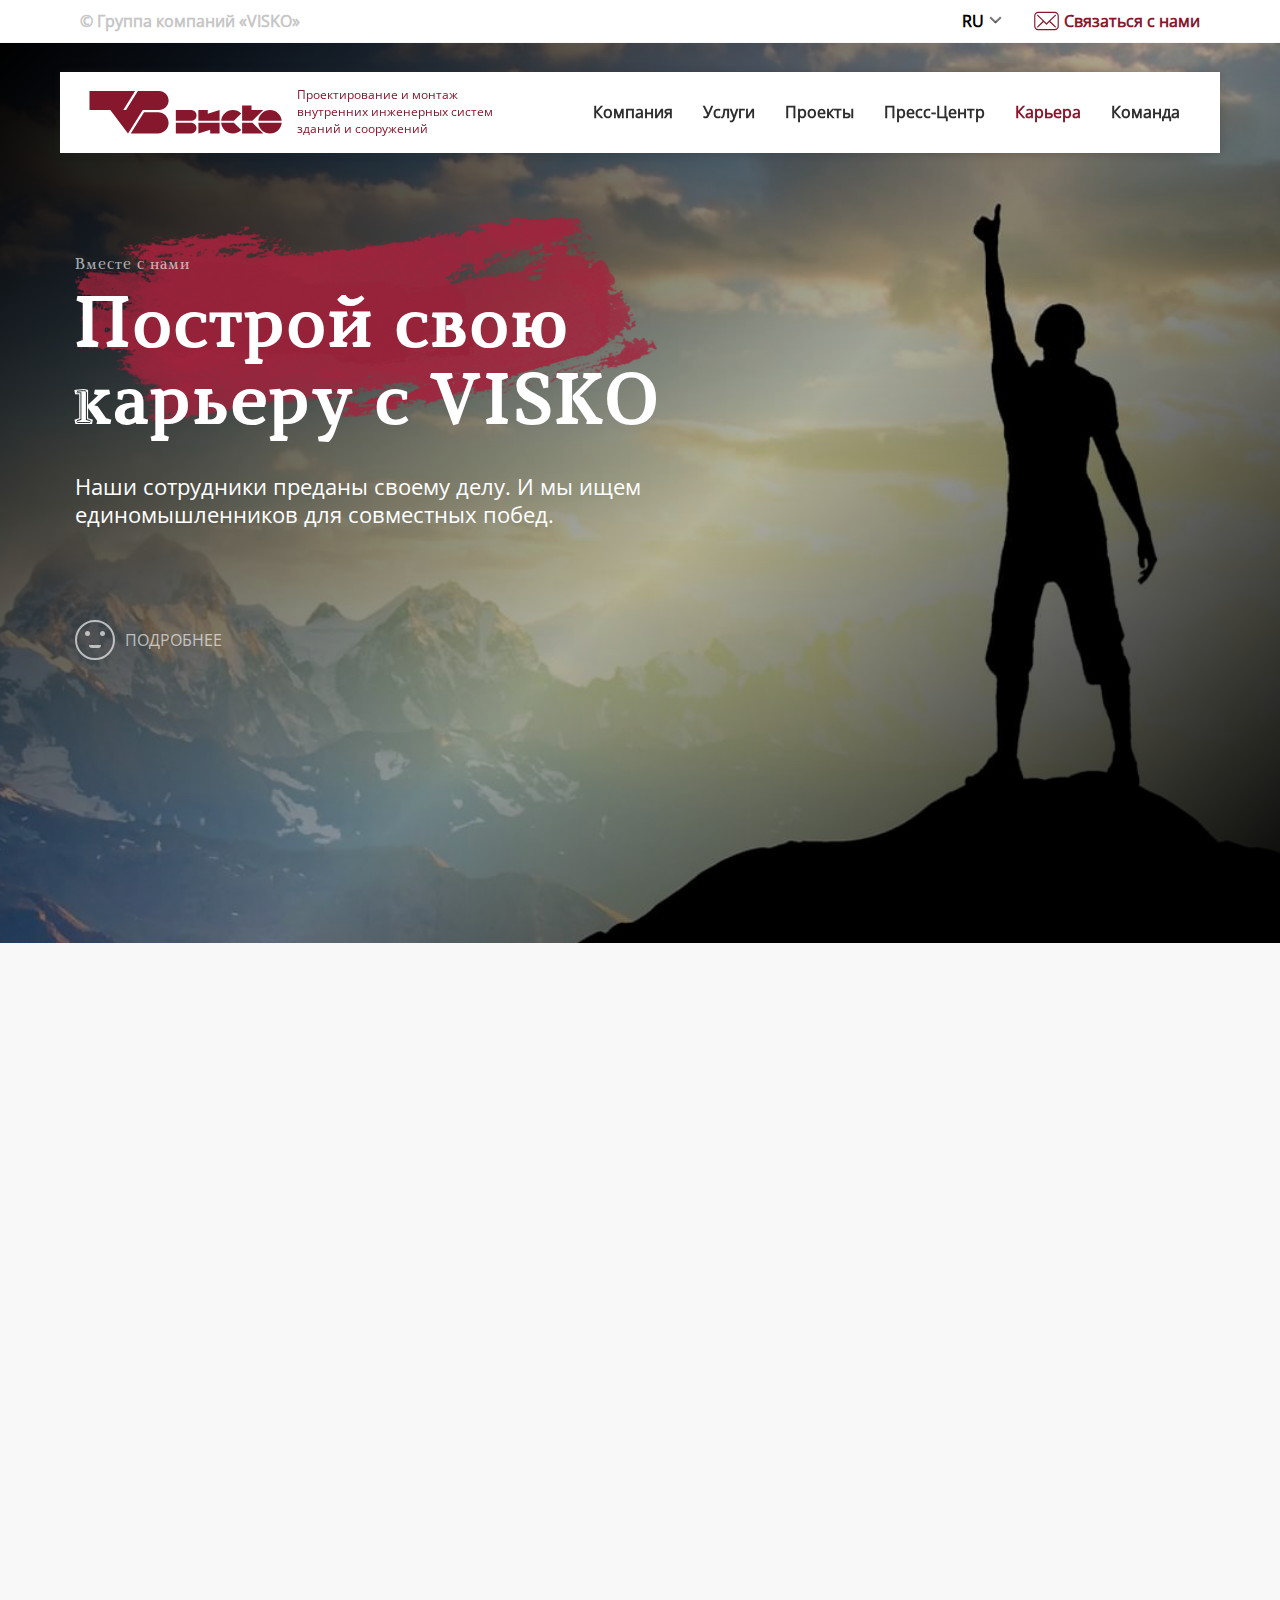
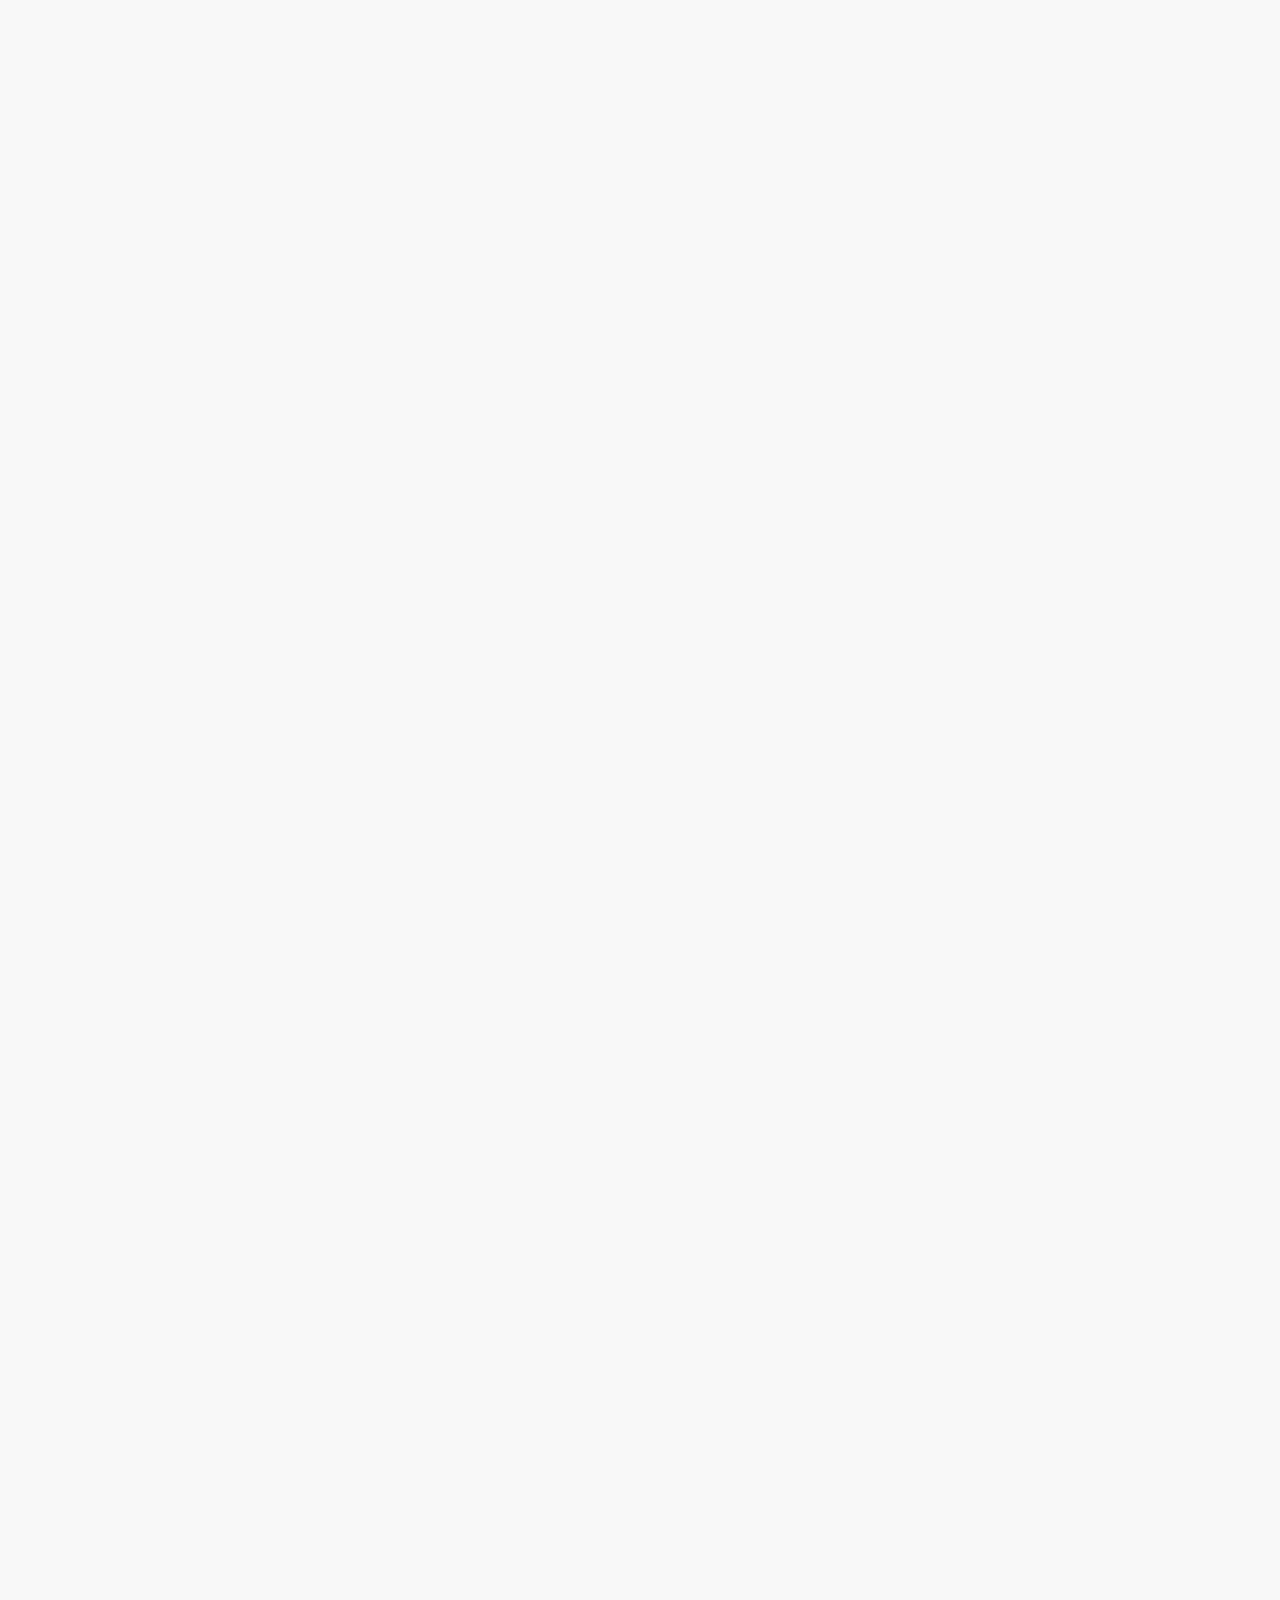
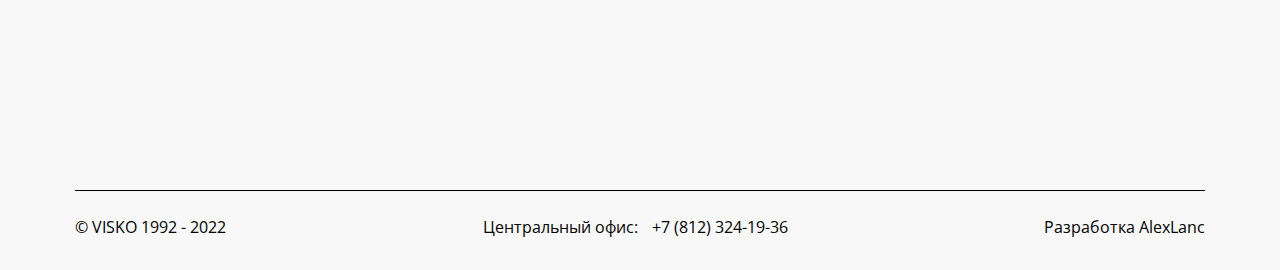
==== commit 9f79f891: "Add files via upload" ====
--- a/career.html
+++ b/career.html
@@ -24,12 +24,40 @@
         
                             <div class="top-header__language language">
                                 <b>ru</b>
-                                <a href="#">en</a>
-                            </div>
-        
-                            <a href="#" class="top-header__feedback feedback">
+                                <a>en</a>
+                            </div>
+
+                            <button data-href="feedback" class="top-header__feedback feedback popup-link">
                                 <b>Связаться с нами</b>
-                            </a>
+                            </button>
+
+                             <!-- modal-start -->
+                            <div id="feedback" class="popup" role="alert">
+                                <div class="popup__body">
+                                    <div class="popup__content">
+                                        <button type="button" class="popup__close close-popup"
+                                            aria-label="закрыть модальное окно"></button>
+                                        
+                                            <form class="popup-form" action="#" method="post">
+                                                <fieldset class="popup-form__fieldset">
+                                                    <legend class="popup-form__title">Обратная связь</legend>
+                                                    <p class="popup-form__text">
+                                                        Если у вас возникли вопросы или предложения, вы всегда можете написать нам на почту! Или оставьте номер вашего телефона, наш менеджер свяжется с вами в течении одного рабочего дня.
+                                                    </p>
+                                                </fieldset>
+                                                <fieldset>
+                                                    <input class="popup-form__input" type="text" name="имя" placeholder="Ваше имя">
+                                                    <input class="popup-form__input" type="tel" name="Номер телефона" placeholder="Ваш телефон">
+                                                    <input class="popup-form__input" type="email" name="Электронная почта" placeholder="E-mail">
+                                                    <textarea class="popup-form__textarea" name="сообщение" placeholder="Ваше сообщение"></textarea>
+                                                    <button class="popup-form__btn btn" type="submit">Отправить сообщение</button>
+                                                </fieldset>
+                                            </form>
+
+                                    </div>
+                                </div>
+                            </div>
+                            <!-- modal-end -->
         
                         </div>
     
@@ -103,10 +131,10 @@
                                 <h1>
                                     <small>Вместе с нами</small><br>Построй свою<br> карьеру с VISKO
                                 </h1>
-                                <p class="header-body__text trd _anim-items _anim-no-hide">
+                                <h2 class="header-body__text trd _anim-items _anim-no-hide">
                                     Наши сотрудники преданы своему делу. И мы ищем <br> единомышленников для совместных побед.
-                                </p>
-                                <a class="header-body__link" href="#"><span></span>Подробнее</a>
+                                </h2>
+                                <a class="header-body__link" href="#work"><span></span>Подробнее</a>
                             </div>
                         </div>
                     </div>
@@ -116,7 +144,7 @@
                 <div class="container">
 
 
-                    <div class="work tr _anim-items _anim-no-hide">
+                    <div id="work" class="work tr _anim-items _anim-no-hide">
                         <h3 class="work__title title">
                             Работа в VISKO
                         </h3>
@@ -291,7 +319,7 @@
 
                                         <div class="tabs-container tabs-container--active" id="tab-1">
 
-                                            <a href="#" class="join-team__item">
+                                            <a class="join-team__item">
                                                 <p class="join-team__header">
                                                     <b>Инженер сметного отдела</b>
                                                     <small>ИТР</small>
@@ -309,7 +337,7 @@
                                                 </p>
                                             </a>
 
-                                            <a href="#" class="join-team__item">
+                                            <a class="join-team__item">
                                                 <p class="join-team__header">
                                                     <b>Монтажник спринклерных систем</b>
                                                     <small>Монтаж</small>
@@ -327,7 +355,7 @@
                                                 </p>
                                             </a>
 
-                                            <a href="#" class="join-team__item">
+                                            <a class="join-team__item">
                                                 <p class="join-team__header">
                                                     <b>Монтажник санитарно-технических систем</b>
                                                     <small>Монтаж</small>
@@ -342,7 +370,7 @@
                                                 </p>
                                             </a>
                                             
-                                            <a href="#" class="join-team__item">
+                                            <a class="join-team__item">
                                                 <p class="join-team__header">
                                                     <b>Электромонтажник по слаботочным сетям</b>
                                                     <small>Монтаж</small>
@@ -364,7 +392,7 @@
 
                                         <div class="tabs-container" id="tab-2">
 
-                                            <a href="#" class="join-team__item">
+                                            <a class="join-team__item">
                                                 <p class="join-team__header">
                                                     <b>Инженер сметного отдела</b>
                                                     <small>ИТР</small>
@@ -386,7 +414,7 @@
 
                                         <div class="tabs-container" id="tab-3">
 
-                                            <a href="#" class="join-team__item">
+                                            <a class="join-team__item">
                                                 <p class="join-team__header">
                                                     <b>Монтажник спринклерных систем</b>
                                                     <small>Монтаж</small>
@@ -404,7 +432,7 @@
                                                 </p>
                                             </a>
 
-                                            <a href="#" class="join-team__item">
+                                            <a class="join-team__item">
                                                 <p class="join-team__header">
                                                     <b>Монтажник санитарно-технических систем</b>
                                                     <small>Монтаж</small>
@@ -419,7 +447,7 @@
                                                 </p>
                                             </a>
                                             
-                                            <a href="#" class="join-team__item">
+                                            <a class="join-team__item">
                                                 <p class="join-team__header">
                                                     <b>Электромонтажник по слаботочным сетям</b>
                                                     <small>Монтаж</small>
@@ -453,7 +481,7 @@
                                 </h3>
                                 <p class="suitable-vacancies__text">
                                     Мы постоянно находимся в поиске профессионалов сферы проектирования и монтажа инженерных сетей. Вы можете направить резюме к нам на почту
-                                    <a href="#">job@visko.ru</a>
+                                    <a href="mailto:job@visko.ru" aria-label="Вы можете направить резюме к нам на электронную почту">job@visko.ru</a>
                                 </p>
                             </div>
 
@@ -477,10 +505,10 @@
                         </div>
                         <div class="footer__phone">
                             <span>Центральный офис:</span>
-                            <a href="tel:78123241936" class="footer__phone-link">+7 (812) 324-19-36</a>
+                            <a href="tel:78123241936" aria-label="Набрать мобильный номер телефона обратной связи" class="footer__phone-link">+7 (812) 324-19-36</a>
                         </div>
                         <div class="footer__developer developer">
-                            <a href="#" class="footer__dev-link">
+                            <a href="https://github.com/AlexLancev" aria-label="Ссылка на профиль в гитхаб, разработчика этого сайта" class="footer__dev-link">
                                 Разработка AlexLanc
                             </a>
                         </div>
@@ -494,6 +522,10 @@
 
         <script src="https://ajax.googleapis.com/ajax/libs/jquery/3.4.1/jquery.min.js"></script>
         <script src="js/slick.min.js"></script>
+        <script src="js/scroll-animation.js"></script>
+        <script src="js/scroll-menu.js"></script>
+        <script src="js/modal.js"></script>
+        <script src="js/tabs.js"></script>
         <script src="js/main.js"></script>
 
     </body>
--- a/css/style.css
+++ b/css/style.css
@@ -1,11 +1,9 @@
-@charset "UTF-8";
 .title {
   font-family: "Marta", sans-serif;
   text-transform: uppercase;
   font-size: 30px;
   font-weight: 700;
-  color: #2e2e2e;
-}
+  color: #2e2e2e; }
 
 .heading {
   font-family: "Marta", sans-serif;
@@ -13,8 +11,7 @@
   font-size: 16px;
   font-weight: 400;
   line-height: 1.3;
-  color: #2e2e2e;
-}
+  color: #2e2e2e; }
 
 .link {
   font-family: "OpenSans", sans-serif;
@@ -29,11 +26,9 @@
   -webkit-transition: 0.4s;
   transition: 0.4s;
   -webkit-transition-property: all;
-  transition-property: all;
-}
-.link:hover {
-  color: #87172d;
-}
+  transition-property: all; }
+  .link:hover {
+    color: #87172d; }
 
 html,
 body {
@@ -42,32 +37,16 @@
   width: 100%;
   height: 100%;
   min-height: 100%;
-  scroll-behavior: smooth;
-}
-
-html::-webkit-scrollbar {
-  width: 5px;
-  /* ширина для вертикального скролла */
-  height: 0px;
-  /* высота для горизонтального скролла */
-  background-color: #f3f3f3;
-  /* цвет фона */
-  border-radius: 10px;
-}
-
-html::-webkit-scrollbar-thumb {
-  background-color: #afafaf;
-  border-radius: 10px;
-}
+  scroll-behavior: smooth; }
 
 *,
 *:before,
 *:after {
   -webkit-box-sizing: inherit;
-          box-sizing: inherit;
-}
+          box-sizing: inherit; }
 
 body {
+  min-width: 320px;
   background-color: #f8f8f8;
   font-family: "OpenSans", sans-serif;
   font-style: normal;
@@ -75,13 +54,10 @@
   font-size: 16px;
   line-height: 1.4;
   color: #2e2e2e;
-  cursor: default;
-}
-@media (max-width: 450px) {
-  body {
-    font-size: 14px;
-  }
-}
+  cursor: default; }
+  @media (max-width: 450px) {
+    body {
+      font-size: 14px; } }
 
 .wrapper {
   display: -webkit-box;
@@ -91,37 +67,32 @@
   -webkit-box-direction: normal;
       -ms-flex-direction: column;
           flex-direction: column;
-  min-height: 100%;
-}
+  min-height: 100%; }
 
 .main {
   -webkit-box-flex: 1;
       -ms-flex: 1 1 auto;
-          flex: 1 1 auto;
-}
+          flex: 1 1 auto; }
 
 body.lock {
-  overflow: hidden;
-}
+  overflow: hidden; }
 
 button {
+  background-color: transparent;
+  padding: 0;
   border: none;
-  cursor: pointer;
-}
+  cursor: pointer; }
 
 .container {
   max-width: 1160px;
   margin: 0 auto;
-  padding: 0 15px;
-}
+  padding: 0 15px; }
 
 .company-subtitle {
-  font-size: 22px;
-}
+  font-size: 22px; }
 
 a {
-  text-decoration: none;
-}
+  text-decoration: none; }
 
 .btn {
   width: 100%;
@@ -148,31 +119,26 @@
   -webkit-transition: 0.3s;
   transition: 0.3s;
   -webkit-transition-property: all;
-  transition-property: all;
-}
-.btn:hover {
-  opacity: 0.9;
-  -webkit-transform: translateY(-1px);
-          transform: translateY(-1px);
-  -webkit-box-shadow: 0px 4px 8px rgba(0, 0, 0, 0.5);
-          box-shadow: 0px 4px 8px rgba(0, 0, 0, 0.5);
-}
+  transition-property: all; }
+  .btn:hover {
+    opacity: 0.9;
+    -webkit-transform: translateY(-1px);
+            transform: translateY(-1px);
+    -webkit-box-shadow: 0px 4px 8px rgba(0, 0, 0, 0.5);
+            box-shadow: 0px 4px 8px rgba(0, 0, 0, 0.5); }
 
 .nav__link.disabled {
   cursor: default;
   color: #87172d;
-  font-weight: 700;
-}
+  font-weight: 700; }
 
 .main-slider .slick-list {
-  overflow: hidden;
-}
+  overflow: hidden; }
 .main-slider .slick-track {
   padding: 30px 0 10px;
   display: -webkit-box;
   display: -ms-flexbox;
-  display: flex;
-}
+  display: flex; }
 
 .tr {
   opacity: 0;
@@ -181,13 +147,11 @@
   -webkit-transition: 1s;
   transition: 1s;
   -webkit-transition-property: all;
-  transition-property: all;
-}
-.tr._active {
-  opacity: 1;
-  -webkit-transform: translate(0px, 0px);
-          transform: translate(0px, 0px);
-}
+  transition-property: all; }
+  .tr._active {
+    opacity: 1;
+    -webkit-transform: translate(0px, 0px);
+            transform: translate(0px, 0px); }
 
 .trd {
   opacity: 0;
@@ -198,13 +162,11 @@
   -webkit-transition-delay: .5s;
           transition-delay: .5s;
   -webkit-transition-property: all;
-  transition-property: all;
-}
-.trd._active {
-  opacity: 1;
-  -webkit-transform: translate(0px, 0px);
-          transform: translate(0px, 0px);
-}
+  transition-property: all; }
+  .trd._active {
+    opacity: 1;
+    -webkit-transform: translate(0px, 0px);
+            transform: translate(0px, 0px); }
 
 /* burger-start */
 .header__burger {
@@ -219,8 +181,7 @@
   border-radius: 50%;
   cursor: pointer;
   visibility: visible;
-  display: none;
-}
+  display: none; }
 
 .header__burger span {
   display: inline-block;
@@ -232,8 +193,7 @@
   left: 50%;
   -webkit-transform: translate(-50%, -50%);
           transform: translate(-50%, -50%);
-  border-radius: 2px;
-}
+  border-radius: 2px; }
 
 .header__burger::before,
 .header__burger:after {
@@ -245,16 +205,13 @@
           transform: translateX(-50%);
   width: 25px;
   height: 2px;
-  background-color: #ffffff;
-}
+  background-color: #ffffff; }
 
 .header__burger::before {
-  top: 30%;
-}
+  top: 30%; }
 
 .header__burger::after {
-  bottom: 30%;
-}
+  bottom: 30%; }
 
 .header__burger.active:before {
   top: 19px;
@@ -263,14 +220,12 @@
           transform: rotate(45deg);
   background-color: #ffffff;
   -webkit-transition: 0.3s;
-  transition: 0.3s;
-}
+  transition: 0.3s; }
 
 .header__burger.active:hover:before {
   -webkit-transform: rotate(-45deg);
           transform: rotate(-45deg);
-  background-color: #ff4141;
-}
+  background-color: #ff4141; }
 
 .header__burger.active:after {
   bottom: 19px;
@@ -279,33 +234,27 @@
           transform: rotate(-45deg);
   background-color: #ffffff;
   -webkit-transition: 0.3s;
-  transition: 0.3s;
-}
+  transition: 0.3s; }
 
 .header__burger.active:hover:after {
   -webkit-transform: rotate(45deg);
           transform: rotate(45deg);
-  background-color: #ff4141;
-}
+  background-color: #ff4141; }
 
 .header__burger.active span {
   -webkit-transform: scale(0);
-          transform: scale(0);
-}
+          transform: scale(0); }
 
 /* burger-stop */
 /* menu-start */
 .nav__list-device .nav__item {
-  margin-bottom: 20px;
-}
+  margin-bottom: 20px; }
 
 .nav__list-device .nav__link {
-  font-size: 22px;
-}
+  font-size: 22px; }
 
 .header-device .header__btn {
-  margin: auto;
-}
+  margin: auto; }
 
 .header-device .item-cabinet {
   max-width: 200px;
@@ -313,15 +262,13 @@
   margin-bottom: 20px;
   padding: 15px;
   font-size: 12px;
-  border-radius: 90px;
-}
+  border-radius: 90px; }
 
 .header__btn-device {
   width: 100%;
   max-width: 200px;
   padding: 15px;
-  text-align: center;
-}
+  text-align: center; }
 
 .nav__list-device {
   position: fixed;
@@ -334,181 +281,154 @@
   -webkit-transition: 0.3s;
   transition: 0.3s;
   overflow: auto;
-  text-align: center;
-}
+  text-align: center; }
 
 .nav__list-device.active {
   top: 0;
   padding: 110px 10px 20px 10px;
   display: block;
   margin: auto;
-  text-align: center;
-}
+  text-align: center; }
 
 /* menu-stop */
 @font-face {
   font-family: 'OpenSans';
   font-style: normal;
   font-display: swap;
-  src: url(../fonts/opensans/OpenSans-regular.woff2) format("woff2"), url(../fonts/opensans/OpenSans-regular.woff) format("woff"), url(../fonts/opensans/OpenSans-bold.woff2) format("woff2"), url(../fonts/opensans/OpenSans-bold.woff) format("woff");
-}
+  src: url(../fonts/opensans/OpenSans-regular.woff2) format("woff2"), url(../fonts/opensans/OpenSans-regular.woff) format("woff"), url(../fonts/opensans/OpenSans-bold.woff2) format("woff2"), url(../fonts/opensans/OpenSans-bold.woff) format("woff"); }
 @font-face {
   font-family: 'Marta';
   font-style: normal;
   font-display: swap;
-  src: url(../fonts/marta/Marta-Regular.woff2) format("woff2"), url(../fonts/marta/Marta-Regular.woff) format("woff"), url(../fonts/marta/Marta-Bold.woff2) format("woff2"), url(../fonts/marta/Marta-Bold.woff) format("woff");
-}
+  src: url(../fonts/marta/Marta-Regular.woff2) format("woff2"), url(../fonts/marta/Marta-Regular.woff) format("woff"), url(../fonts/marta/Marta-Bold.woff2) format("woff2"), url(../fonts/marta/Marta-Bold.woff) format("woff"); }
 .link {
   font-size: 16px;
   position: relative;
-  display: inline-block;
-}
-.link::after {
-  content: '';
-  position: absolute;
-  bottom: -2px;
-  right: 0;
-  width: 0;
-  height: 2px;
-  background-color: #87172d;
-  opacity: 0;
-  -webkit-transition: 0.4s;
-  transition: 0.4s;
-  -webkit-transition-property: all;
-  transition-property: all;
-}
-.link:hover:after {
-  opacity: 1;
-  width: 100%;
-  left: 0;
-}
+  display: inline-block; }
+  .link::after {
+    content: '';
+    position: absolute;
+    bottom: -2px;
+    right: 0;
+    width: 0;
+    height: 2px;
+    background-color: #87172d;
+    opacity: 0;
+    -webkit-transition: 0.4s;
+    transition: 0.4s;
+    -webkit-transition-property: all;
+    transition-property: all; }
+  .link:hover:after {
+    opacity: 1;
+    width: 100%;
+    left: 0; }
 
 .header {
-  background-color: #ffffff;
-}
+  background-color: #ffffff; }
 
 .top-header {
-  color: #c6c6c6;
-}
-.top-header__inner {
-  display: -webkit-box;
-  display: -ms-flexbox;
-  display: flex;
-  -webkit-box-align: center;
-      -ms-flex-align: center;
-          align-items: center;
-  -webkit-box-pack: justify;
-      -ms-flex-pack: justify;
-          justify-content: space-between;
-  padding: 5px;
-}
-.top-header__group-companies {
-  -webkit-box-flex: 1;
-      -ms-flex: 1 1 auto;
-          flex: 1 1 auto;
-}
-.top-header__language {
-  text-transform: uppercase;
-}
-.top-header__feedback {
-  margin-left: 50px;
-}
+  color: #c6c6c6; }
+  .top-header__inner {
+    display: -webkit-box;
+    display: -ms-flexbox;
+    display: flex;
+    -webkit-box-align: center;
+        -ms-flex-align: center;
+            align-items: center;
+    -webkit-box-pack: justify;
+        -ms-flex-pack: justify;
+            justify-content: space-between;
+    padding: 5px; }
+  .top-header__group-companies {
+    -webkit-box-flex: 1;
+        -ms-flex: 1 1 auto;
+            flex: 1 1 auto; }
+  .top-header__language {
+    text-transform: uppercase; }
+  .top-header__feedback {
+    margin-left: 50px; }
 
 .language {
   position: relative;
-  z-index: 1000;
+  z-index: 2;
   color: #000;
   padding: 5px;
   padding-right: 25px;
   -webkit-transition: 0.3s;
   transition: 0.3s;
   -webkit-transition-property: all;
-  transition-property: all;
-}
-.language:hover:before {
-  -webkit-transform: rotate(-45deg);
-          transform: rotate(-45deg);
-}
-.language:hover:after {
-  -webkit-transform: rotate(45deg);
-          transform: rotate(45deg);
-}
-.language:hover {
-  cursor: pointer;
-}
-.language:before, .language:after {
-  content: '';
-  position: absolute;
-  top: 14px;
-  right: 17px;
-  width: 8px;
-  height: 2px;
-  background-color: rgba(43, 43, 43, 0.64);
-  -webkit-transition: 0.3s;
-  transition: 0.3s;
-  -webkit-transition-property: all;
-  transition-property: all;
-}
-.language:before {
-  -webkit-transform: rotate(45deg);
-          transform: rotate(45deg);
-}
-.language:after {
-  -webkit-transform: rotate(-45deg);
-          transform: rotate(-45deg);
-  right: 12px;
-}
-.language:hover a {
-  top: 28px;
-  visibility: visible;
-}
-.language b {
-  position: relative;
-  z-index: 2;
-  background-color: #ffffff;
-  padding: 5px;
-}
-.language a {
-  position: absolute;
-  background-color: #fff;
-  padding: 5px;
-  border-radius: 5px;
-  top: 0px;
-  left: 5px;
-  visibility: hidden;
-  color: inherit;
-  text-decoration: none;
-  -webkit-transition: 0.3s;
-  transition: 0.3s;
-  -webkit-transition-property: all;
-  transition-property: all;
-}
-.language a:hover {
-  color: #525252;
-  text-decoration: underline;
-}
+  transition-property: all; }
+  .language:hover:before {
+    -webkit-transform: rotate(-45deg);
+            transform: rotate(-45deg); }
+  .language:hover:after {
+    -webkit-transform: rotate(45deg);
+            transform: rotate(45deg); }
+  .language:hover {
+    cursor: pointer; }
+  .language:before, .language:after {
+    content: '';
+    position: absolute;
+    top: 14px;
+    right: 17px;
+    width: 8px;
+    height: 2px;
+    background-color: rgba(43, 43, 43, 0.64);
+    -webkit-transition: 0.3s;
+    transition: 0.3s;
+    -webkit-transition-property: all;
+    transition-property: all; }
+  .language:before {
+    -webkit-transform: rotate(45deg);
+            transform: rotate(45deg); }
+  .language:after {
+    -webkit-transform: rotate(-45deg);
+            transform: rotate(-45deg);
+    right: 12px; }
+  .language:hover a {
+    top: 28px;
+    visibility: visible; }
+  .language b {
+    position: relative;
+    z-index: 2;
+    background-color: #ffffff;
+    padding: 5px; }
+  .language a {
+    position: absolute;
+    background-color: #fff;
+    padding: 5px;
+    border-radius: 5px;
+    top: 0px;
+    left: 5px;
+    visibility: hidden;
+    color: inherit;
+    text-decoration: none;
+    -webkit-transition: 0.3s;
+    transition: 0.3s;
+    -webkit-transition-property: all;
+    transition-property: all; }
+    .language a:hover {
+      color: #525252;
+      text-decoration: underline; }
 
 .feedback {
   color: #87172d;
   text-decoration: none;
-  position: relative;
-}
-.feedback:before {
-  content: '';
-  position: absolute;
-  width: 25px;
-  height: 25px;
-  top: 50%;
-  -webkit-transform: translateY(-50%);
-          transform: translateY(-50%);
-  left: -30px;
-  background-image: url(../images/header/mail.svg);
-  background-size: contain;
-  background-repeat: no-repeat;
-}
-.feedback:hover {
-  text-decoration: underline;
-}
+  position: relative; }
+  .feedback:before {
+    content: '';
+    position: absolute;
+    width: 25px;
+    height: 25px;
+    top: 50%;
+    -webkit-transform: translateY(-50%);
+            transform: translateY(-50%);
+    left: -30px;
+    background-image: url(../images/header/mail.svg);
+    background-size: contain;
+    background-repeat: no-repeat; }
+  .feedback:hover {
+    text-decoration: underline; }
 
 .menu {
   position: -webkit-sticky;
@@ -534,8 +454,7 @@
   -webkit-transition: 0.3s;
   transition: 0.3s;
   -webkit-transition-property: all;
-  transition-property: all;
-}
+  transition-property: all; }
 
 .nav__list {
   display: -webkit-box;
@@ -543,15 +462,12 @@
   display: flex;
   -webkit-box-align: center;
       -ms-flex-align: center;
-          align-items: center;
-}
+          align-items: center; }
 .nav__item {
-  margin: 0px 15px;
-}
+  margin: 0px 15px; }
 .nav__link {
   color: #2e2e2e;
-  text-transform: capitalize;
-}
+  text-transform: capitalize; }
 
 .logo img {
   width: 202px;
@@ -559,8 +475,7 @@
   -webkit-transition: 0.3s;
   transition: 0.3s;
   -webkit-transition-property: all;
-  transition-property: all;
-}
+  transition-property: all; }
 
 .logo-text {
   -webkit-box-flex: 1;
@@ -568,344 +483,292 @@
           flex: 1 1 auto;
   font-size: 12px;
   margin-left: 10px;
-  color: #87172d;
-}
+  color: #87172d; }
 
 .menu__active {
   padding: 10px 10px;
-  background-color: #fff;
-}
-.menu__active .logo-text {
-  display: none;
-}
-.menu__active .logo img {
-  width: 160px;
-  height: 37px;
-}
+  background-color: #fff; }
+  .menu__active .logo-text {
+    display: none; }
+  .menu__active .logo img {
+    width: 160px;
+    height: 37px; }
 
 .slider-header {
   width: 100%;
   height: 100%;
   position: absolute;
-  overflow: hidden;
-}
-.slider-header .slick-list {
-  position: relative;
-  z-index: 0;
-}
-.slider-header .slick-track {
-  overflow: hidden;
-}
-.slider-header__item {
-  -webkit-animation-name: scaleUp;
-          animation-name: scaleUp;
-  -webkit-animation-timing-function: ease-out;
-          animation-timing-function: ease-out;
-  -webkit-animation-iteration-count: infinite;
-          animation-iteration-count: infinite;
-  -webkit-animation-direction: alternate;
-          animation-direction: alternate;
-  -webkit-animation-fill-mode: forwards;
-          animation-fill-mode: forwards;
-  -webkit-animation-duration: 5s;
-          animation-duration: 5s;
-  height: 100vh;
-  min-height: 700px;
-}
-.slider-header__item img {
-  display: block;
-  width: 100%;
-  height: 100%;
-  -o-object-fit: cover;
-     object-fit: cover;
-}
-.slider-header .slick-track {
-  display: -webkit-box;
-  display: -ms-flexbox;
-  display: flex;
-}
+  overflow: hidden; }
+  .slider-header .slick-list {
+    position: relative;
+    z-index: 0; }
+  .slider-header .slick-track {
+    overflow: hidden; }
+  .slider-header__item {
+    background-color: #3f3f3f;
+    -webkit-animation-name: scaleUp;
+            animation-name: scaleUp;
+    -webkit-animation-timing-function: ease-out;
+            animation-timing-function: ease-out;
+    -webkit-animation-iteration-count: infinite;
+            animation-iteration-count: infinite;
+    -webkit-animation-direction: alternate;
+            animation-direction: alternate;
+    -webkit-animation-fill-mode: forwards;
+            animation-fill-mode: forwards;
+    -webkit-animation-duration: 5s;
+            animation-duration: 5s;
+    height: 100vh;
+    min-height: 700px; }
+  .slider-header__item img {
+    display: block;
+    width: 100%;
+    height: 100%;
+    -o-object-fit: cover;
+       object-fit: cover; }
+  .slider-header .slick-track {
+    display: -webkit-box;
+    display: -ms-flexbox;
+    display: flex; }
 
 @-webkit-keyframes scaleUp {
   0% {
     -webkit-transform: scale(1) translateZ(0);
-            transform: scale(1) translateZ(0);
-  }
+            transform: scale(1) translateZ(0); }
   100% {
     -webkit-transform: scale(1.07) translateZ(0);
-            transform: scale(1.07) translateZ(0);
-  }
-}
+            transform: scale(1.07) translateZ(0); } }
 
 @keyframes scaleUp {
   0% {
     -webkit-transform: scale(1) translateZ(0);
-            transform: scale(1) translateZ(0);
-  }
+            transform: scale(1) translateZ(0); }
   100% {
     -webkit-transform: scale(1.07) translateZ(0);
-            transform: scale(1.07) translateZ(0);
-  }
-}
+            transform: scale(1.07) translateZ(0); } }
 .header-body {
   position: relative;
   margin-top: -110px;
   margin-bottom: 70px;
   height: 100vh;
-  min-height: 700px;
-}
-.header-body:after {
-  content: '';
-  position: absolute;
-  top: 0;
-  left: 0;
-  width: 100%;
-  height: 100%;
-  background-color: rgba(0, 0, 0, 0.3);
-  background-image: linear-gradient(135deg, #000 0, transparent 54%, #000 100%);
-}
-.header-body h1 {
-  font-family: 'Marta';
-  display: inline-block;
-  font-size: 70px;
-  font-weight: 700;
-  letter-spacing: 3px;
-  line-height: 1.1;
-  margin-bottom: 28px;
-  position: relative;
-}
-.header-body h1::before {
-  content: '';
-  position: absolute;
-  z-index: -1;
-  background-image: url(../images/header/top-brushes.png);
-  background-size: contain;
-  background-repeat: no-repeat;
-  top: 0;
-  left: 0;
-  width: 100%;
-  max-width: 788px;
-  height: 355px;
-}
-.header-body h1 small {
-  font-size: 15px;
-  font-weight: 400;
-  letter-spacing: 1px;
-  line-height: 1.2;
-  color: rgba(255, 255, 255, 0.64);
-}
-.header-body__info {
-  position: relative;
-  z-index: 1;
-  color: #ffffff;
-  padding-top: 170px;
-}
-.header-body__text {
-  font-size: 22px;
-  line-height: 1.3;
-  margin-bottom: 100px;
-}
-.header-body__link {
-  color: rgba(255, 255, 255, 0.64);
-  text-decoration: none;
-  text-transform: uppercase;
-  -webkit-transition: 0.3s;
-  transition: 0.3s;
-  -webkit-transition-property: all;
-  transition-property: all;
-  position: relative;
-  padding-left: 50px;
-  display: inline-block;
-}
-.header-body__link:hover {
-  color: rgba(255, 255, 255, 0.94);
-}
-.header-body__link:hover:before {
-  border: 2px solid rgba(255, 255, 255, 0.94);
-}
-.header-body__link:hover span:before {
-  background-color: rgba(255, 255, 255, 0.94);
-  top: 17px;
-}
-.header-body__link:hover:after {
-  background-color: rgba(255, 255, 255, 0.94);
-  -webkit-box-shadow: 15px 0 0 rgba(255, 255, 255, 0.94);
-          box-shadow: 15px 0 0 rgba(255, 255, 255, 0.94);
-  width: 6px;
-  height: 6px;
-  top: 4px;
-}
-.header-body__link:before, .header-body__link:after {
-  content: '';
-  position: absolute;
-  -webkit-transition: 0.3s;
-  transition: 0.3s;
-  -webkit-transition-property: all;
-  transition-property: all;
-}
-.header-body__link:before {
-  top: 50%;
-  -webkit-transform: translateY(-50%);
-          transform: translateY(-50%);
-  left: 0;
-  width: 40px;
-  height: 40px;
-  border: 2px solid rgba(255, 255, 255, 0.64);
-  border-radius: 50%;
-}
-.header-body__link:after {
-  left: 10px;
-  top: 2px;
-  width: 5px;
-  height: 5px;
-  border-radius: 50%;
-  background-color: rgba(255, 255, 255, 0.64);
-  -webkit-box-shadow: 15px 0 0 rgba(255, 255, 255, 0.64);
-          box-shadow: 15px 0 0 rgba(255, 255, 255, 0.64);
-}
-.header-body__link span:before {
-  content: '';
-  position: absolute;
-  top: 16px;
-  left: 14px;
-  width: 12px;
-  height: 3px;
-  -webkit-transition: 0.3s;
-  transition: 0.3s;
-  -webkit-transition-property: all;
-  transition-property: all;
-  border-bottom-left-radius: 12px;
-  border-bottom-right-radius: 12px;
-  background-color: rgba(255, 255, 255, 0.64);
-}
+  min-height: 700px; }
+  .header-body:after {
+    content: '';
+    position: absolute;
+    top: 0;
+    left: 0;
+    width: 100%;
+    height: 100%;
+    background-color: rgba(0, 0, 0, 0.3);
+    background-image: linear-gradient(135deg, #000 0, transparent 54%, #000 100%); }
+  .header-body h1 {
+    font-family: 'Marta';
+    display: inline-block;
+    font-size: 70px;
+    font-weight: 700;
+    letter-spacing: 3px;
+    line-height: 1.1;
+    margin-bottom: 28px;
+    position: relative; }
+    .header-body h1::before {
+      content: '';
+      position: absolute;
+      z-index: -1;
+      background-image: url(../images/header/top-brushes.png);
+      background-size: contain;
+      background-repeat: no-repeat;
+      top: 0;
+      left: 0;
+      width: 100%;
+      max-width: 788px;
+      height: 355px; }
+  .header-body h1 small {
+    font-size: 15px;
+    font-weight: 400;
+    letter-spacing: 1px;
+    line-height: 1.2;
+    color: rgba(255, 255, 255, 0.64); }
+  .header-body__info {
+    position: relative;
+    z-index: 1;
+    color: #ffffff;
+    padding-top: 170px; }
+  .header-body__text {
+    font-size: 22px;
+    line-height: 1.3;
+    margin-bottom: 100px; }
+  .header-body__link {
+    color: rgba(255, 255, 255, 0.64);
+    text-decoration: none;
+    text-transform: uppercase;
+    -webkit-transition: 0.3s;
+    transition: 0.3s;
+    -webkit-transition-property: all;
+    transition-property: all;
+    position: relative;
+    padding-left: 50px;
+    display: inline-block; }
+    .header-body__link:hover {
+      color: rgba(255, 255, 255, 0.94); }
+    .header-body__link:hover:before {
+      border: 2px solid rgba(255, 255, 255, 0.94); }
+    .header-body__link:hover span:before {
+      background-color: rgba(255, 255, 255, 0.94);
+      top: 17px; }
+    .header-body__link:hover:after {
+      background-color: rgba(255, 255, 255, 0.94);
+      -webkit-box-shadow: 15px 0 0 rgba(255, 255, 255, 0.94);
+              box-shadow: 15px 0 0 rgba(255, 255, 255, 0.94);
+      width: 6px;
+      height: 6px;
+      top: 4px; }
+    .header-body__link:before, .header-body__link:after {
+      content: '';
+      position: absolute;
+      -webkit-transition: 0.3s;
+      transition: 0.3s;
+      -webkit-transition-property: all;
+      transition-property: all; }
+    .header-body__link:before {
+      top: 50%;
+      -webkit-transform: translateY(-50%);
+              transform: translateY(-50%);
+      left: 0;
+      width: 40px;
+      height: 40px;
+      border: 2px solid rgba(255, 255, 255, 0.64);
+      border-radius: 50%; }
+    .header-body__link:after {
+      left: 10px;
+      top: 2px;
+      width: 5px;
+      height: 5px;
+      border-radius: 50%;
+      background-color: rgba(255, 255, 255, 0.64);
+      -webkit-box-shadow: 15px 0 0 rgba(255, 255, 255, 0.64);
+              box-shadow: 15px 0 0 rgba(255, 255, 255, 0.64); }
+    .header-body__link span:before {
+      content: '';
+      position: absolute;
+      top: 16px;
+      left: 14px;
+      width: 12px;
+      height: 3px;
+      -webkit-transition: 0.3s;
+      transition: 0.3s;
+      -webkit-transition-property: all;
+      transition-property: all;
+      border-bottom-left-radius: 12px;
+      border-bottom-right-radius: 12px;
+      background-color: rgba(255, 255, 255, 0.64); }
 
 .services {
-  margin-bottom: 100px;
-}
-.services__title {
-  margin-bottom: 30px;
-}
-.services__inner {
-  display: -webkit-box;
-  display: -ms-flexbox;
-  display: flex;
-}
-.services__link {
-  display: block;
-  background-size: cover;
-  background-repeat: no-repeat;
-  background-position: 0 0;
-  width: 100%;
-  max-width: 770px;
-  height: 100%;
-  padding: 20px;
-  color: #e9e9e9;
-  -webkit-transition: 0.3s;
-  transition: 0.3s;
-  -webkit-transition-property: all;
-  transition-property: all;
-}
-.services__link:hover {
-  color: white;
-}
-.services__link:hover .services__more {
-  border-top: 1px solid white;
-}
-.services__link:hover .services__more b:before, .services__link:hover .services__more b:after {
-  background-color: white;
-  right: -5px;
-}
-.services__info {
-  display: -webkit-box;
-  display: -ms-flexbox;
-  display: flex;
-  -webkit-box-orient: vertical;
-  -webkit-box-direction: normal;
-      -ms-flex-direction: column;
-          flex-direction: column;
-  height: 100%;
-}
-.services__text {
-  font-size: 20px;
-  line-height: 1.4;
-  -webkit-box-flex: 1;
-      -ms-flex: 1 1 auto;
-          flex: 1 1 auto;
-}
-.services__more {
-  border-top: 1px solid #e9e9e9;
-  padding-top: 15px;
-}
-.services__more b {
-  display: block;
-  position: relative;
-}
-.services__more b:before, .services__more b:after {
-  content: '';
-  position: absolute;
-  top: 4px;
-  right: 0;
-  width: 15px;
-  height: 2px;
-  background-color: #e9e9e9;
-  -webkit-transition: 0.3s;
-  transition: 0.3s;
-  -webkit-transition-property: all;
-  transition-property: all;
-}
-.services__more b:before {
-  -webkit-transform: rotate(45deg);
-          transform: rotate(45deg);
-}
-.services__more b:after {
-  -webkit-transform: rotate(-45deg);
-          transform: rotate(-45deg);
-  top: 14px;
-}
-.services .tabs-contentbox {
-  width: 100%;
-  max-width: 770px;
-}
-.services .tabs-items {
-  width: 100%;
-  max-width: 351px;
-  margin-left: 30px;
-  padding: 20px;
-  background-color: #ffffff;
-}
-.services .tabs-container {
-  display: none;
-  height: 0;
-}
-.services .tabs-container--active {
-  display: block;
-  height: 100%;
-  min-height: 350px;
-}
-.services .tabs-link {
-  display: block;
-  margin-bottom: 15px;
-  font-size: 18px;
-  color: #000000;
-  position: relative;
-}
-.services .tabs-link:hover {
-  color: #87172d;
-}
-.services .tabs-link:last-child {
-  margin-bottom: 0;
-}
-.services .tabs-link--active {
-  color: #87172d;
-}
-.services .tabs-link--active:before {
-  content: '';
-  position: absolute;
-  top: 0px;
-  left: -20px;
-  width: 3px;
-  height: 100%;
-  background-color: #87172d;
-}
+  margin-bottom: 100px; }
+  .services__title {
+    margin-bottom: 30px; }
+  .services__inner {
+    display: -webkit-box;
+    display: -ms-flexbox;
+    display: flex; }
+  .services__link {
+    display: block;
+    background-color: #4a4a4a;
+    background-size: cover;
+    background-repeat: no-repeat;
+    background-position: 0 0;
+    width: 100%;
+    max-width: 770px;
+    height: 100%;
+    padding: 20px;
+    color: #e9e9e9;
+    -webkit-transition: 0.3s;
+    transition: 0.3s;
+    -webkit-transition-property: all;
+    transition-property: all; }
+    .services__link:hover {
+      color: white; }
+  .services__link:hover .services__more {
+    border-top: 1px solid white; }
+  .services__link:hover .services__more b:before, .services__link:hover .services__more b:after {
+    background-color: white;
+    right: -5px; }
+  .services__info {
+    display: -webkit-box;
+    display: -ms-flexbox;
+    display: flex;
+    -webkit-box-orient: vertical;
+    -webkit-box-direction: normal;
+        -ms-flex-direction: column;
+            flex-direction: column;
+    height: 100%; }
+  .services__text {
+    font-size: 20px;
+    line-height: 1.4;
+    -webkit-box-flex: 1;
+        -ms-flex: 1 1 auto;
+            flex: 1 1 auto; }
+  .services__more {
+    border-top: 1px solid #e9e9e9;
+    padding-top: 15px; }
+  .services__more b {
+    display: block;
+    position: relative; }
+    .services__more b:before, .services__more b:after {
+      content: '';
+      position: absolute;
+      top: 4px;
+      right: 0;
+      width: 15px;
+      height: 2px;
+      background-color: #e9e9e9;
+      -webkit-transition: 0.3s;
+      transition: 0.3s;
+      -webkit-transition-property: all;
+      transition-property: all; }
+    .services__more b:before {
+      -webkit-transform: rotate(45deg);
+              transform: rotate(45deg); }
+    .services__more b:after {
+      -webkit-transform: rotate(-45deg);
+              transform: rotate(-45deg);
+      top: 14px; }
+  .services .tabs-contentbox {
+    width: 100%;
+    max-width: 770px; }
+  .services .tabs-items {
+    width: 100%;
+    max-width: 351px;
+    margin-left: 30px;
+    padding: 20px;
+    background-color: #ffffff; }
+  .services .tabs-container {
+    display: none;
+    height: 0; }
+  .services .tabs-active {
+    display: block;
+    height: 100%;
+    min-height: 350px; }
+  .services .tabs-link {
+    display: block;
+    margin-bottom: 15px;
+    font-size: 18px;
+    color: #000000;
+    position: relative;
+    text-align: left; }
+    .services .tabs-link:hover {
+      color: #87172d; }
+    .services .tabs-link:last-child {
+      margin-bottom: 0; }
+  .services .tabs-link--active {
+    color: #87172d; }
+    .services .tabs-link--active:before {
+      content: '';
+      position: absolute;
+      top: 0px;
+      left: -20px;
+      width: 3px;
+      height: 100%;
+      background-color: #87172d; }
 
 .figure__quote {
   position: relative;
@@ -917,57 +780,50 @@
   width: 100%;
   height: 1px;
   min-height: 420px;
-  margin-bottom: 100px;
-}
-.figure__quote:before {
-  content: '';
-  position: absolute;
-  top: 30px;
-  left: -20px;
-  background-image: url(../images/quote/quote-svg.svg);
-  background-repeat: no-repeat;
-  background-size: cover;
-  background-position: 0 0;
-  width: 90px;
-  height: 56px;
-}
+  margin-bottom: 100px; }
+  .figure__quote:before {
+    content: '';
+    position: absolute;
+    top: 30px;
+    left: -20px;
+    background-image: url(../images/quote/quote-svg.svg);
+    background-repeat: no-repeat;
+    background-size: cover;
+    background-position: 0 0;
+    width: 90px;
+    height: 56px; }
 
 .quote {
   display: -webkit-box;
   display: -ms-flexbox;
   display: flex;
-  padding: 50px 30px;
-}
-.quote__director-img {
-  position: absolute;
-  bottom: 0;
-  right: 20px;
-}
-.quote__info {
-  display: -webkit-box;
-  display: -ms-flexbox;
-  display: flex;
-  -webkit-box-orient: vertical;
-  -webkit-box-direction: normal;
-      -ms-flex-direction: column;
-          flex-direction: column;
-  -webkit-box-pack: end;
-      -ms-flex-pack: end;
-          justify-content: flex-end;
-  width: 100%;
-  height: 100%;
-  max-width: 720px;
-  color: #ffffff;
-}
-.quote__info b {
-  display: block;
-  margin-bottom: 5px;
-}
-.quote__text {
-  font-size: 30px;
-  line-height: 1.3;
-  margin-bottom: 25px;
-}
+  padding: 50px 30px; }
+  .quote__director-img {
+    position: absolute;
+    bottom: 0;
+    right: 20px; }
+  .quote__info {
+    display: -webkit-box;
+    display: -ms-flexbox;
+    display: flex;
+    -webkit-box-orient: vertical;
+    -webkit-box-direction: normal;
+        -ms-flex-direction: column;
+            flex-direction: column;
+    -webkit-box-pack: end;
+        -ms-flex-pack: end;
+            justify-content: flex-end;
+    width: 100%;
+    height: 100%;
+    max-width: 720px;
+    color: #ffffff; }
+    .quote__info b {
+      display: block;
+      margin-bottom: 5px; }
+  .quote__text {
+    font-size: 30px;
+    line-height: 1.3;
+    margin-bottom: 25px; }
 
 .quote__text {
   opacity: 0;
@@ -976,165 +832,137 @@
   -webkit-transition: 1s;
   transition: 1s;
   -webkit-transition-property: all;
-  transition-property: all;
-}
+  transition-property: all; }
 
 .quote__text._active {
   opacity: 1;
   -webkit-transform: translate(0, 0px);
-          transform: translate(0, 0px);
-}
+          transform: translate(0, 0px); }
 
 .today {
-  margin-bottom: 70px;
-}
-.today .slick-track {
-  display: -webkit-box;
-  display: -ms-flexbox;
-  display: flex;
-  padding: 50px 0 20px;
-}
-.today .slick-list {
-  overflow: hidden;
-}
-.today__title {
-  margin-bottom: 10px;
-}
-.today__subtitle {
-  font-size: 20px;
-  margin-bottom: 30px;
-}
-.today__slider {
-  width: 100%;
-  max-width: 1160px;
-  margin: auto;
-  counter-reset: section;
-  position: relative;
-}
-.today__item {
-  display: -webkit-box;
-  display: -ms-flexbox;
-  display: flex;
-  margin: 0 10px;
-  counter-increment: my-counter;
-  position: relative;
-}
-.today__item:before {
-  content: "0" counter(section);
-  counter-increment: section;
-  position: absolute;
-  top: -35px;
-  left: 0px;
-  font-size: 50px;
-  font-weight: 700;
-  color: #87172d;
-  -webkit-transition: 0.3s;
-  transition: 0.3s;
-  -webkit-transition-property: all;
-  transition-property: all;
-}
-.today__item:hover:before {
-  top: -60px;
-}
-.today__box-info {
-  position: relative;
-  z-index: 1;
-  width: 100%;
-  max-width: 360px;
-  padding: 30px;
-  background-color: #fff;
-  -webkit-box-shadow: 0px 0px 8px rgba(0, 0, 0, 0.1);
-          box-shadow: 0px 0px 8px rgba(0, 0, 0, 0.1);
-}
-.today__heading {
-  font-size: 18px;
-  font-weight: 700;
-  margin-bottom: 15px;
-}
-.today__text {
-  font-size: 18px;
-}
+  margin-bottom: 70px; }
+  .today .slick-track {
+    display: -webkit-box;
+    display: -ms-flexbox;
+    display: flex;
+    padding: 50px 0 20px; }
+  .today .slick-list {
+    overflow: hidden; }
+  .today__title {
+    margin-bottom: 10px; }
+  .today__subtitle {
+    font-size: 20px;
+    margin-bottom: 30px; }
+  .today__slider {
+    width: 100%;
+    max-width: 1160px;
+    margin: auto;
+    counter-reset: section;
+    position: relative; }
+  .today__item {
+    display: -webkit-box;
+    display: -ms-flexbox;
+    display: flex;
+    margin: 0 10px;
+    counter-increment: my-counter;
+    position: relative; }
+    .today__item:before {
+      content: "0" counter(section);
+      counter-increment: section;
+      position: absolute;
+      top: -35px;
+      left: 0px;
+      font-size: 50px;
+      font-weight: 700;
+      color: #87172d;
+      -webkit-transition: 0.3s;
+      transition: 0.3s;
+      -webkit-transition-property: all;
+      transition-property: all; }
+    .today__item:hover:before {
+      top: -60px; }
+  .today__box-info {
+    position: relative;
+    z-index: 1;
+    width: 100%;
+    max-width: 360px;
+    padding: 30px;
+    background-color: #fff;
+    -webkit-box-shadow: 0px 0px 8px rgba(0, 0, 0, 0.1);
+            box-shadow: 0px 0px 8px rgba(0, 0, 0, 0.1); }
+  .today__heading {
+    font-size: 18px;
+    font-weight: 700;
+    margin-bottom: 15px; }
+  .today__text {
+    font-size: 18px; }
 
 .main-slider {
-  position: relative;
-}
-.main-slider .slick-dots {
-  display: -webkit-box;
-  display: -ms-flexbox;
-  display: flex;
-  position: absolute;
-  top: 0;
-  right: 0;
-}
-.main-slider .slick-dots li {
-  display: -webkit-box;
-  display: -ms-flexbox;
-  display: flex;
-  margin: 0 1px;
-  border: 3px solid transparent;
-  border-radius: 50%;
-  padding: 3px;
-  cursor: pointer;
-}
-.main-slider .slick-dots .slick-active button {
-  border: 3px solid #87172d;
-}
-.main-slider button {
-  outline: #87172d;
-  padding: 0;
-  font-size: 0;
-  width: 12px;
-  height: 12px;
-  border-radius: 50%;
-  background-color: #dcdcdc;
-}
+  position: relative; }
+  .main-slider .slick-dots {
+    display: -webkit-box;
+    display: -ms-flexbox;
+    display: flex;
+    position: absolute;
+    top: 0;
+    right: 0; }
+  .main-slider .slick-dots li {
+    display: -webkit-box;
+    display: -ms-flexbox;
+    display: flex;
+    margin: 0 1px;
+    border: 3px solid transparent;
+    border-radius: 50%;
+    padding: 3px;
+    cursor: pointer; }
+  .main-slider .slick-dots .slick-active button {
+    border: 3px solid #87172d; }
+  .main-slider button {
+    outline: #87172d;
+    padding: 0;
+    font-size: 0;
+    width: 12px;
+    height: 12px;
+    border-radius: 50%;
+    background-color: #dcdcdc; }
 
 .clients {
-  margin-bottom: 100px;
-}
-.clients .slick-track {
-  display: -webkit-box;
-  display: -ms-flexbox;
-  display: flex;
-}
-.clients .slick-list {
-  overflow: hidden;
-}
-.clients__title {
-  position: relative;
-  margin-bottom: 30px;
-}
-.clients__subtitle {
-  font-size: 20px;
-  margin-bottom: 30px;
-}
-.clients__slider {
-  padding: 50px 0 10px;
-}
-.clients__slider-item {
-  display: -webkit-box;
-  display: -ms-flexbox;
-  display: flex;
-  -webkit-box-align: center;
-      -ms-flex-align: center;
-          align-items: center;
-  -webkit-box-pack: justify;
-      -ms-flex-pack: justify;
-          justify-content: space-between;
-}
-.clients__box-images {
-  display: block;
-  width: 100%;
-  max-width: 160px;
-}
-.clients__box-images img {
-  display: block;
-  -o-object-fit: contain;
-     object-fit: contain;
-  width: 100%;
-  height: 100%;
-  max-height: 140px;
-}
+  margin-bottom: 100px; }
+  .clients .slick-track {
+    display: -webkit-box;
+    display: -ms-flexbox;
+    display: flex; }
+  .clients .slick-list {
+    overflow: hidden; }
+  .clients__title {
+    position: relative;
+    margin-bottom: 30px; }
+  .clients__subtitle {
+    font-size: 20px;
+    margin-bottom: 30px; }
+  .clients__slider {
+    padding: 50px 0 10px; }
+  .clients__slider-item {
+    display: -webkit-box;
+    display: -ms-flexbox;
+    display: flex;
+    -webkit-box-align: center;
+        -ms-flex-align: center;
+            align-items: center;
+    -webkit-box-pack: justify;
+        -ms-flex-pack: justify;
+            justify-content: space-between; }
+  .clients__box-images {
+    display: block;
+    width: 100%;
+    max-width: 160px; }
+    .clients__box-images img {
+      display: block;
+      -o-object-fit: contain;
+         object-fit: contain;
+      width: 100%;
+      height: 100%;
+      max-height: 140px; }
 
 h3 .link-pages {
   position: absolute;
@@ -1151,135 +979,114 @@
   -webkit-transition: 0.3s;
   transition: 0.3s;
   -webkit-transition-property: all;
-  transition-property: all;
-}
-h3 .link-pages:hover {
-  color: #8b8b8b;
-}
-h3 .link-pages:hover:before, h3 .link-pages:hover:after {
-  background-color: #8b8b8b;
-  right: 12px;
-}
-h3 .link-pages:before, h3 .link-pages:after {
-  content: '';
-  position: absolute;
-  top: 5px;
-  right: 15px;
-  width: 7px;
-  height: 2px;
-  background-color: #c6c6c6;
-  -webkit-transition: 0.3s;
-  transition: 0.3s;
-  -webkit-transition-property: all;
-  transition-property: all;
-}
-h3 .link-pages:before {
-  -webkit-transform: rotate(45deg);
-          transform: rotate(45deg);
-}
-h3 .link-pages:after {
-  -webkit-transform: rotate(-45deg);
-          transform: rotate(-45deg);
-  top: 9px;
-}
+  transition-property: all; }
+  h3 .link-pages:hover {
+    color: #8b8b8b; }
+  h3 .link-pages:hover:before, h3 .link-pages:hover:after {
+    background-color: #8b8b8b;
+    right: 12px; }
+  h3 .link-pages:before, h3 .link-pages:after {
+    content: '';
+    position: absolute;
+    top: 5px;
+    right: 15px;
+    width: 7px;
+    height: 2px;
+    background-color: #c6c6c6;
+    -webkit-transition: 0.3s;
+    transition: 0.3s;
+    -webkit-transition-property: all;
+    transition-property: all; }
+  h3 .link-pages:before {
+    -webkit-transform: rotate(45deg);
+            transform: rotate(45deg); }
+  h3 .link-pages:after {
+    -webkit-transform: rotate(-45deg);
+            transform: rotate(-45deg);
+    top: 9px; }
 
 .projects-events {
-  margin-bottom: -160px;
-}
-.projects-events__title {
-  margin-bottom: 30px;
-  position: relative;
-}
-.projects-events__body-projects {
-  display: -webkit-box;
-  display: -ms-flexbox;
-  display: flex;
-  -webkit-box-align: center;
-      -ms-flex-align: center;
-          align-items: center;
-  -webkit-box-pack: justify;
-      -ms-flex-pack: justify;
-          justify-content: space-between;
-  margin: 0 -10px 30px;
-}
-.projects-events__column {
-  width: 100%;
-  max-width: 380px;
-  height: 1px;
-  min-height: 260px;
-  padding: 10px;
-}
-.projects-events__item {
-  display: -webkit-box;
-  display: -ms-flexbox;
-  display: flex;
-  -webkit-box-align: center;
-      -ms-flex-align: center;
-          align-items: center;
-  -webkit-box-pack: center;
-      -ms-flex-pack: center;
-          justify-content: center;
-  background-size: cover;
-  background-repeat: no-repeat;
-  background-position: 0 0;
-  overflow: hidden;
-  -webkit-transition: 0.5s;
-  transition: 0.5s;
-  -webkit-transition-property: all;
-  transition-property: all;
-  height: 100%;
-  width: 100%;
-  will-change: transform;
-}
-.projects-events__item:hover {
-  -webkit-transform: scale(1.05);
-          transform: scale(1.05);
-}
-.projects-events__item:hover .projects-events__info {
-  color: #f4f4f4;
-}
-.projects-events__info {
-  width: 100%;
-  max-width: 180px;
-  color: #ffffff;
-  text-align: center;
-  -webkit-transition: 0.5s;
-  transition: 0.5s;
-  -webkit-transition-property: all;
-  transition-property: all;
-}
-.projects-events__info time {
-  display: block;
-  color: #cbcbcb;
-  font-size: 13px;
-  margin-bottom: 5px;
-}
-.projects-events__info b {
-  display: block;
-  font-size: 20px;
-  text-transform: uppercase;
-  font-weight: 700;
-}
+  margin-bottom: -160px; }
+  .projects-events__title {
+    margin-bottom: 30px;
+    position: relative; }
+  .projects-events__body-projects {
+    display: -webkit-box;
+    display: -ms-flexbox;
+    display: flex;
+    -webkit-box-align: center;
+        -ms-flex-align: center;
+            align-items: center;
+    -webkit-box-pack: justify;
+        -ms-flex-pack: justify;
+            justify-content: space-between;
+    margin: 0 -10px 30px; }
+  .projects-events__column {
+    width: 100%;
+    max-width: 380px;
+    height: 1px;
+    min-height: 260px;
+    padding: 10px; }
+  .projects-events__item {
+    display: -webkit-box;
+    display: -ms-flexbox;
+    display: flex;
+    -webkit-box-align: center;
+        -ms-flex-align: center;
+            align-items: center;
+    -webkit-box-pack: center;
+        -ms-flex-pack: center;
+            justify-content: center;
+    background-color: #4a4a4a;
+    background-size: cover;
+    background-repeat: no-repeat;
+    background-position: 0 0;
+    overflow: hidden;
+    -webkit-transition: 0.5s;
+    transition: 0.5s;
+    -webkit-transition-property: all;
+    transition-property: all;
+    height: 100%;
+    width: 100%;
+    will-change: transform; }
+    .projects-events__item:hover {
+      -webkit-transform: scale(1.05);
+              transform: scale(1.05); }
+    .projects-events__item:hover .projects-events__info {
+      color: #f4f4f4; }
+  .projects-events__info {
+    width: 100%;
+    max-width: 180px;
+    color: #ffffff;
+    text-align: center;
+    -webkit-transition: 0.5s;
+    transition: 0.5s;
+    -webkit-transition-property: all;
+    transition-property: all; }
+    .projects-events__info time {
+      display: block;
+      color: #cbcbcb;
+      font-size: 13px;
+      margin-bottom: 5px; }
+    .projects-events__info b {
+      display: block;
+      font-size: 20px;
+      text-transform: uppercase;
+      font-weight: 700; }
 
 .footer a {
-  color: #000000;
-}
+  color: #000000; }
 .footer span {
-  color: #000000;
-}
+  color: #000000; }
 .footer__body {
   background-color: #2c2c2c;
-  padding-top: 250px;
-}
-.footer__body a {
-  color: #c6c6c6;
-}
-.footer__body span {
-  color: #c6c6c6;
-}
-.footer__body .footer__inner {
-  border-top: 1px solid #c6c6c6;
-}
+  padding-top: 250px; }
+  .footer__body a {
+    color: #c6c6c6; }
+  .footer__body span {
+    color: #c6c6c6; }
+  .footer__body .footer__inner {
+    border-top: 1px solid #c6c6c6; }
 .footer__inner {
   display: -webkit-box;
   display: -ms-flexbox;
@@ -1292,88 +1099,72 @@
           justify-content: space-between;
   border-top: 1px solid #000000;
   color: #c6c6c6;
-  padding: 25px 0;
-}
-.footer__inner a {
-  display: inline-block;
-}
-.footer__inner a:hover {
-  text-decoration: underline;
-}
+  padding: 25px 0; }
+  .footer__inner a {
+    display: inline-block; }
+    .footer__inner a:hover {
+      text-decoration: underline; }
 .footer__phone-link {
-  margin-left: 10px;
-}
+  margin-left: 10px; }
 
 .header-bg {
   margin-top: -110px;
   margin-bottom: 30px;
+  background-color: #2c2c2c;
   background-size: cover;
   background-position: center center;
   background-repeat: no-repeat;
   width: 100%;
   height: 1px;
-  min-height: 450px;
-}
+  min-height: 450px; }
 
 .pagination {
-  margin-bottom: 50px;
-}
-.pagination__list {
-  display: -webkit-box;
-  display: -ms-flexbox;
-  display: flex;
-  -webkit-box-align: center;
-      -ms-flex-align: center;
-          align-items: center;
-}
-.pagination__item {
-  font-size: 14px;
-  margin-right: 30px;
-}
-.pagination__item:last-child {
-  margin-right: 0;
-}
-.pagination__link {
-  color: #8b8b8b;
-  -webkit-transition: 0.3s;
-  transition: 0.3s;
-  -webkit-transition-property: all;
-  transition-property: all;
-  position: relative;
-}
-.pagination__link:before, .pagination__link:after {
-  content: '';
-  position: absolute;
-  top: 6px;
-  right: -15px;
-  width: 10px;
-  height: 1px;
-  background-color: #8b8b8b;
-}
-.pagination__link:before {
-  -webkit-transform: rotate(45deg);
-          transform: rotate(45deg);
-}
-.pagination__link:after {
-  -webkit-transform: rotate(-45deg);
-          transform: rotate(-45deg);
-  top: 13px;
-}
-.pagination__link:hover {
-  color: #2c2c2c;
-}
-.pagination__link-active {
-  color: #2c2c2c;
-}
+  margin-bottom: 50px; }
+  .pagination__list {
+    display: -webkit-box;
+    display: -ms-flexbox;
+    display: flex;
+    -webkit-box-align: center;
+        -ms-flex-align: center;
+            align-items: center; }
+  .pagination__item {
+    font-size: 14px;
+    margin-right: 30px; }
+    .pagination__item:last-child {
+      margin-right: 0; }
+  .pagination__link {
+    color: #8b8b8b;
+    -webkit-transition: 0.3s;
+    transition: 0.3s;
+    -webkit-transition-property: all;
+    transition-property: all;
+    position: relative; }
+    .pagination__link:before, .pagination__link:after {
+      content: '';
+      position: absolute;
+      top: 6px;
+      right: -15px;
+      width: 10px;
+      height: 1px;
+      background-color: #8b8b8b; }
+    .pagination__link:before {
+      -webkit-transform: rotate(45deg);
+              transform: rotate(45deg); }
+    .pagination__link:after {
+      -webkit-transform: rotate(-45deg);
+              transform: rotate(-45deg);
+      top: 13px; }
+    .pagination__link:hover {
+      color: #2c2c2c; }
+  .pagination__link-active {
+    color: #2c2c2c; }
 
 .company-inner {
   width: 100%;
-  max-width: 900px;
-}
+  max-width: 900px; }
 
 .company__header {
-  margin-bottom: 70px;
-}
+  margin-bottom: 70px; }
 .company__header-inner {
   display: -webkit-box;
   display: -ms-flexbox;
@@ -1385,499 +1176,413 @@
       -ms-flex-pack: justify;
           justify-content: space-between;
   height: 100%;
-  margin: 0 -10px;
-}
+  margin: 0 -10px; }
 .company__title {
   font-size: 22px;
   margin-bottom: 30px;
-  line-height: 1.3;
-}
+  line-height: 1.3; }
 .company__header-column {
   padding: 10px;
   width: 100%;
-  max-width: 300px;
-}
+  max-width: 300px; }
 .company__header-text {
   background-color: #fff;
   -webkit-box-shadow: 0px 0px 4px rgba(43, 43, 43, 0.2);
           box-shadow: 0px 0px 4px rgba(43, 43, 43, 0.2);
   border-radius: 10px;
   padding: 20px;
-  font-size: 14px;
-}
+  font-size: 14px; }
 
 .visco-numbers {
-  margin-bottom: 70px;
-}
-.visco-numbers__title {
-  margin-bottom: 20px;
-}
-.visco-numbers__body {
-  display: -webkit-box;
-  display: -ms-flexbox;
-  display: flex;
-  -webkit-box-align: stretch;
-      -ms-flex-align: stretch;
-          align-items: stretch;
-  -webkit-box-pack: justify;
-      -ms-flex-pack: justify;
-          justify-content: space-between;
-  margin: 0 -10px;
-}
-.visco-numbers__column {
-  display: -webkit-box;
-  display: -ms-flexbox;
-  display: flex;
-  width: 100%;
-  max-width: 300px;
-  padding: 10px;
-}
-.visco-numbers__column:hover b {
-  color: #87172d;
-}
-.visco-numbers__column:hover b:before, .visco-numbers__column:hover b:after {
-  background-color: #87172d;
-  left: 5px;
-}
-.visco-numbers__item {
-  display: -webkit-box;
-  display: -ms-flexbox;
-  display: flex;
-  -webkit-box-orient: vertical;
-  -webkit-box-direction: normal;
-      -ms-flex-direction: column;
-          flex-direction: column;
-  -webkit-box-pack: start;
-      -ms-flex-pack: start;
-          justify-content: flex-start;
-  text-align: left;
-  padding: 20px;
-  background-color: #fff;
-  -webkit-box-shadow: 0px 0px 4px rgba(43, 43, 43, 0.2);
-          box-shadow: 0px 0px 4px rgba(43, 43, 43, 0.2);
-  border-radius: 10px;
-}
-.visco-numbers__images {
-  display: block;
-  width: 110px;
-  margin-bottom: 15px;
-}
-.visco-numbers__images img {
-  display: block;
-  -o-object-fit: contain;
-     object-fit: contain;
-  width: 100%;
-  height: 110px;
-}
-.visco-numbers__numbers {
-  margin-bottom: 15px;
-}
-.visco-numbers__numbers b {
-  font-size: 50px;
-  padding-left: 30px;
-  line-height: 1;
-  font-weight: 700;
-  position: relative;
-  color: #000000;
-  -webkit-transition: 0.3s;
-  transition: 0.3s;
-  -webkit-transition-property: all;
-  transition-property: all;
-}
-.visco-numbers__numbers b:before, .visco-numbers__numbers b:after {
-  content: '';
-  position: absolute;
-  top: 26px;
-  -webkit-transform: translateY(-50%);
-          transform: translateY(-50%);
-  left: 0;
-  width: 25px;
-  height: 4px;
-  background-color: #000;
-  -webkit-transition: 0.3s;
-  transition: 0.3s;
-  -webkit-transition-property: all;
-  transition-property: all;
-}
-.visco-numbers__numbers b:before {
-  -webkit-transform: rotate(45deg);
-          transform: rotate(45deg);
-}
-.visco-numbers__numbers b:after {
-  -webkit-transform: rotate(-45deg);
-          transform: rotate(-45deg);
-  top: 42px;
-}
-.visco-numbers__numbers span {
-  color: #8b8b8b;
-}
+  margin-bottom: 70px; }
+  .visco-numbers__title {
+    margin-bottom: 20px; }
+  .visco-numbers__body {
+    display: -webkit-box;
+    display: -ms-flexbox;
+    display: flex;
+    -webkit-box-align: stretch;
+        -ms-flex-align: stretch;
+            align-items: stretch;
+    -webkit-box-pack: justify;
+        -ms-flex-pack: justify;
+            justify-content: space-between;
+    margin: 0 -10px; }
+  .visco-numbers__column {
+    display: -webkit-box;
+    display: -ms-flexbox;
+    display: flex;
+    width: 100%;
+    max-width: 300px;
+    padding: 10px; }
+    .visco-numbers__column:hover b {
+      color: #87172d; }
+    .visco-numbers__column:hover b:before, .visco-numbers__column:hover b:after {
+      background-color: #87172d;
+      left: 5px; }
+  .visco-numbers__item {
+    display: -webkit-box;
+    display: -ms-flexbox;
+    display: flex;
+    -webkit-box-orient: vertical;
+    -webkit-box-direction: normal;
+        -ms-flex-direction: column;
+            flex-direction: column;
+    -webkit-box-pack: start;
+        -ms-flex-pack: start;
+            justify-content: flex-start;
+    text-align: left;
+    padding: 20px;
+    background-color: #fff;
+    -webkit-box-shadow: 0px 0px 4px rgba(43, 43, 43, 0.2);
+            box-shadow: 0px 0px 4px rgba(43, 43, 43, 0.2);
+    border-radius: 10px; }
+  .visco-numbers__images {
+    display: block;
+    width: 110px;
+    margin-bottom: 15px; }
+    .visco-numbers__images img {
+      display: block;
+      -o-object-fit: contain;
+         object-fit: contain;
+      width: 100%;
+      height: 110px; }
+  .visco-numbers__numbers {
+    margin-bottom: 15px; }
+    .visco-numbers__numbers b {
+      font-size: 50px;
+      padding-left: 30px;
+      line-height: 1;
+      font-weight: 700;
+      position: relative;
+      color: #000000;
+      -webkit-transition: 0.3s;
+      transition: 0.3s;
+      -webkit-transition-property: all;
+      transition-property: all; }
+      .visco-numbers__numbers b:before, .visco-numbers__numbers b:after {
+        content: '';
+        position: absolute;
+        top: 26px;
+        -webkit-transform: translateY(-50%);
+                transform: translateY(-50%);
+        left: 0;
+        width: 25px;
+        height: 4px;
+        background-color: #000;
+        -webkit-transition: 0.3s;
+        transition: 0.3s;
+        -webkit-transition-property: all;
+        transition-property: all; }
+      .visco-numbers__numbers b:before {
+        -webkit-transform: rotate(45deg);
+                transform: rotate(45deg); }
+      .visco-numbers__numbers b:after {
+        -webkit-transform: rotate(-45deg);
+                transform: rotate(-45deg);
+        top: 42px; }
+    .visco-numbers__numbers span {
+      color: #8b8b8b; }
 
 .company-mission {
-  margin-bottom: 70px;
-}
-.company-mission__title {
-  margin-bottom: 10px;
-}
-.company-mission__subtitle {
-  margin-bottom: 30px;
-}
-.company-mission__body {
-  display: -webkit-box;
-  display: -ms-flexbox;
-  display: flex;
-  -webkit-box-align: start;
-      -ms-flex-align: start;
-          align-items: flex-start;
-  -webkit-box-pack: center;
-      -ms-flex-pack: center;
-          justify-content: center;
-}
-.company-mission__images {
-  display: block;
-  width: 100%;
-  max-width: 418px;
-  margin-right: 30px;
-}
-.company-mission__images img {
-  display: block;
-  -o-object-fit: cover;
-     object-fit: cover;
-  width: 100%;
-  height: 100%;
-  max-height: 289px;
-}
-.company-mission__info {
-  width: 100%;
-  max-width: 430px;
-}
-.company-mission__item {
-  margin-bottom: 20px;
-}
-.company-mission__item:last-child {
-  margin-bottom: 0;
-}
+  margin-bottom: 70px; }
+  .company-mission__title {
+    margin-bottom: 10px; }
+  .company-mission__subtitle {
+    margin-bottom: 30px; }
+  .company-mission__body {
+    display: -webkit-box;
+    display: -ms-flexbox;
+    display: flex;
+    -webkit-box-align: start;
+        -ms-flex-align: start;
+            align-items: flex-start;
+    -webkit-box-pack: center;
+        -ms-flex-pack: center;
+            justify-content: center; }
+  .company-mission__images {
+    display: block;
+    width: 100%;
+    max-width: 418px;
+    margin-right: 30px; }
+    .company-mission__images img {
+      display: block;
+      -o-object-fit: cover;
+         object-fit: cover;
+      width: 100%;
+      height: 100%;
+      max-height: 289px; }
+  .company-mission__info {
+    width: 100%;
+    max-width: 430px; }
+  .company-mission__item {
+    margin-bottom: 20px; }
+    .company-mission__item:last-child {
+      margin-bottom: 0; }
 
 .company-group {
-  margin-bottom: 70px;
-}
-.company-group__title {
-  margin-bottom: 10px;
-}
-.company-group__subtitle {
-  margin-bottom: 30px;
-}
-.company-group__body {
-  display: -webkit-box;
-  display: -ms-flexbox;
-  display: flex;
-  -webkit-box-align: stretch;
-      -ms-flex-align: stretch;
-          align-items: stretch;
-  -webkit-box-pack: justify;
-      -ms-flex-pack: justify;
-          justify-content: space-between;
-}
-.company-group__info {
-  display: -webkit-box;
-  display: -ms-flexbox;
-  display: flex;
-  -webkit-box-orient: vertical;
-  -webkit-box-direction: normal;
-      -ms-flex-direction: column;
-          flex-direction: column;
-  padding: 10px;
-  width: 100%;
-  max-width: 435px;
-}
-.company-group__images {
-  display: block;
-  width: 230px;
-  margin-bottom: 25px;
-}
-.company-group__images img {
-  display: block;
-  -o-object-fit: contain;
-     object-fit: contain;
-  width: 100%;
-  height: 100%;
-  max-height: 42px;
-}
-.company-group__heading {
-  margin-bottom: 15px;
-  font-size: 13px;
-}
+  margin-bottom: 70px; }
+  .company-group__title {
+    margin-bottom: 10px; }
+  .company-group__subtitle {
+    margin-bottom: 30px; }
+  .company-group__body {
+    display: -webkit-box;
+    display: -ms-flexbox;
+    display: flex;
+    -webkit-box-align: stretch;
+        -ms-flex-align: stretch;
+            align-items: stretch;
+    -webkit-box-pack: justify;
+        -ms-flex-pack: justify;
+            justify-content: space-between; }
+  .company-group__info {
+    display: -webkit-box;
+    display: -ms-flexbox;
+    display: flex;
+    -webkit-box-orient: vertical;
+    -webkit-box-direction: normal;
+        -ms-flex-direction: column;
+            flex-direction: column;
+    padding: 10px;
+    width: 100%;
+    max-width: 435px; }
+  .company-group__images {
+    display: block;
+    width: 230px;
+    margin-bottom: 25px; }
+    .company-group__images img {
+      display: block;
+      -o-object-fit: contain;
+         object-fit: contain;
+      width: 100%;
+      height: 100%;
+      max-height: 42px; }
+  .company-group__heading {
+    margin-bottom: 15px;
+    font-size: 13px; }
 
 .company-clients {
-  margin-bottom: 70px;
-}
-.company-clients__title {
-  margin-bottom: 10px;
-}
-.company-clients__subtitle {
-  margin-bottom: 30px;
-}
-.company-clients__body {
-  display: -webkit-box;
-  display: -ms-flexbox;
-  display: flex;
-  -ms-flex-wrap: wrap;
-      flex-wrap: wrap;
-  -webkit-box-pack: center;
-      -ms-flex-pack: center;
-          justify-content: center;
-}
-.company-clients__images {
-  display: block;
-  width: 100%;
-  max-width: 250px;
-  margin: 10px;
-}
-.company-clients__images img {
-  display: block;
-  -o-object-fit: contain;
-     object-fit: contain;
-  width: 100%;
-  height: 100%;
-  max-height: 120px;
-}
+  margin-bottom: 70px; }
+  .company-clients__title {
+    margin-bottom: 10px; }
+  .company-clients__subtitle {
+    margin-bottom: 30px; }
+  .company-clients__body {
+    display: -webkit-box;
+    display: -ms-flexbox;
+    display: flex;
+    -ms-flex-wrap: wrap;
+        flex-wrap: wrap;
+    -webkit-box-pack: center;
+        -ms-flex-pack: center;
+            justify-content: center; }
+  .company-clients__images {
+    display: block;
+    width: 100%;
+    max-width: 250px;
+    margin: 10px; }
+    .company-clients__images img {
+      display: block;
+      -o-object-fit: contain;
+         object-fit: contain;
+      width: 100%;
+      height: 100%;
+      max-height: 120px; }
 
 .specialization {
-  margin-bottom: 70px;
-}
-.specialization__text-title {
-  font-size: 22px;
-  margin-bottom: 30px;
-}
-.specialization__body {
-  display: -webkit-box;
-  display: -ms-flexbox;
-  display: flex;
-  -webkit-box-align: stretch;
-      -ms-flex-align: stretch;
-          align-items: stretch;
-  -webkit-box-pack: justify;
-      -ms-flex-pack: justify;
-          justify-content: space-between;
-  margin: 0 -10px;
-}
-.specialization__column {
-  width: 100%;
-  max-width: 370px;
-  height: 1px;
-  min-height: 400px;
-  padding: 0 10px;
-}
-.specialization__column:hover .specialization__text, .specialization__column:hover .specialization__more {
-  color: #ffffff;
-}
-.specialization__column:hover b:before, .specialization__column:hover b:after {
-  right: -5px;
-  background-color: #fff;
-}
-.specialization__link-item {
-  display: -webkit-box;
-  display: -ms-flexbox;
-  display: flex;
-  height: 100%;
-  background-size: cover;
-  background-repeat: no-repeat;
-  background-position: 0 0;
-  padding: 20px;
-}
-.specialization__info {
-  width: 100%;
-  display: -webkit-box;
-  display: -ms-flexbox;
-  display: flex;
-  -webkit-box-orient: vertical;
-  -webkit-box-direction: normal;
-      -ms-flex-direction: column;
-          flex-direction: column;
-}
-.specialization__text {
-  font-size: 20px;
-  color: #e9e9e9;
-  -webkit-box-flex: 1;
-      -ms-flex: 1 1 auto;
-          flex: 1 1 auto;
-  -webkit-transition: 0.3s;
-  transition: 0.3s;
-  -webkit-transition-property: all;
-  transition-property: all;
-}
-.specialization__more {
-  border-top: 1px solid #e9e9e9;
-  padding-top: 10px;
-  color: #e9e9e9;
-  -webkit-transition: 0.3s;
-  transition: 0.3s;
-  -webkit-transition-property: all;
-  transition-property: all;
-}
-.specialization__more b {
-  display: block;
-  position: relative;
-}
-.specialization__more b:before, .specialization__more b:after {
-  content: '';
-  position: absolute;
-  top: 5px;
-  right: 0;
-  width: 15px;
-  height: 2px;
-  background-color: #e9e9e9;
-  -webkit-transition: 0.3s;
-  transition: 0.3s;
-  -webkit-transition-property: all;
-  transition-property: all;
-}
-.specialization__more b:before {
-  -webkit-transform: rotate(45deg);
-          transform: rotate(45deg);
-}
-.specialization__more b:after {
-  -webkit-transform: rotate(-45deg);
-          transform: rotate(-45deg);
-  top: 15px;
-}
+  margin-bottom: 70px; }
+  .specialization__text-title {
+    font-size: 22px;
+    margin-bottom: 30px; }
+  .specialization__body {
+    display: grid;
+    justify-items: stretch;
+    grid-template-columns: repeat(auto-fill, minmax(300px, 1fr));
+    grid-gap: 20px; }
+  .specialization__column {
+    height: 1px;
+    min-height: 400px; }
+    .specialization__column:hover .specialization__text, .specialization__column:hover .specialization__more {
+      color: #ffffff; }
+    .specialization__column:hover b:before, .specialization__column:hover b:after {
+      right: -5px;
+      background-color: #fff; }
+  .specialization__link-item {
+    display: -webkit-box;
+    display: -ms-flexbox;
+    display: flex;
+    height: 100%;
+    background-color: #2c2c2c;
+    background-size: cover;
+    background-repeat: no-repeat;
+    background-position: 0 0;
+    padding: 20px; }
+  .specialization__info {
+    width: 100%;
+    display: -webkit-box;
+    display: -ms-flexbox;
+    display: flex;
+    -webkit-box-orient: vertical;
+    -webkit-box-direction: normal;
+        -ms-flex-direction: column;
+            flex-direction: column; }
+  .specialization__text {
+    font-size: 20px;
+    color: #e9e9e9;
+    -webkit-box-flex: 1;
+        -ms-flex: 1 1 auto;
+            flex: 1 1 auto;
+    -webkit-transition: 0.3s;
+    transition: 0.3s;
+    -webkit-transition-property: all;
+    transition-property: all; }
+  .specialization__more {
+    border-top: 1px solid #e9e9e9;
+    padding-top: 10px;
+    color: #e9e9e9;
+    -webkit-transition: 0.3s;
+    transition: 0.3s;
+    -webkit-transition-property: all;
+    transition-property: all; }
+    .specialization__more b {
+      display: block;
+      position: relative; }
+      .specialization__more b:before, .specialization__more b:after {
+        content: '';
+        position: absolute;
+        top: 5px;
+        right: 0;
+        width: 15px;
+        height: 2px;
+        background-color: #e9e9e9;
+        -webkit-transition: 0.3s;
+        transition: 0.3s;
+        -webkit-transition-property: all;
+        transition-property: all; }
+      .specialization__more b:before {
+        -webkit-transform: rotate(45deg);
+                transform: rotate(45deg); }
+      .specialization__more b:after {
+        -webkit-transform: rotate(-45deg);
+                transform: rotate(-45deg);
+        top: 15px; }
 
 .projects-all {
-  margin-bottom: 70px;
-}
-.projects-all__body {
-  display: -webkit-box;
-  display: -ms-flexbox;
-  display: flex;
-  -webkit-box-pack: start;
-      -ms-flex-pack: start;
-          justify-content: flex-start;
-  -ms-flex-wrap: wrap;
-      flex-wrap: wrap;
-  padding-left: 40px;
-  margin-bottom: 40px;
-  position: relative;
-}
-.projects-all__body .year {
-  display: -webkit-box;
-  display: -ms-flexbox;
-  display: flex;
-  -webkit-box-orient: vertical;
-  -webkit-box-direction: normal;
-      -ms-flex-direction: column;
-          flex-direction: column;
-  position: absolute;
-  left: -20px;
-  font-size: 35px;
-  height: 100%;
-  padding: 40px 0;
-  font-weight: 700;
-  color: #87172d;
-}
-.projects-all__body .year span {
-  display: block;
-  position: -webkit-sticky;
-  position: sticky;
-  top: 100px;
-  -webkit-transform: rotate(270deg);
-          transform: rotate(270deg);
-}
-.projects-all__column {
-  width: 100%;
-  height: 100%;
-  max-width: 340px;
-  border-radius: 5px;
-  margin: 10px;
-  overflow: hidden;
-}
-.projects-all__column:hover .projects-all__link {
-  -webkit-transform: scale(1.05);
-          transform: scale(1.05);
-  z-index: 2;
-}
-.projects-all__column:hover .projects-all__text {
-  -webkit-transform: scale(1.05);
-          transform: scale(1.05);
-}
-.projects-all__link {
-  display: -webkit-box;
-  display: -ms-flexbox;
-  display: flex;
-  -webkit-box-align: center;
-      -ms-flex-align: center;
-          align-items: center;
-  -webkit-box-pack: center;
-      -ms-flex-pack: center;
-          justify-content: center;
-  background-repeat: no-repeat;
-  background-size: cover;
-  position: relative;
-  overflow: hidden;
-  background-position: center center;
-  padding: 10px;
-  height: 1px;
-  min-height: 300px;
-  -webkit-transition: 0.8s;
-  transition: 0.8s;
-  -webkit-transition-property: -webkit-transform;
-  transition-property: -webkit-transform;
-  transition-property: transform;
-  transition-property: transform, -webkit-transform;
-  will-change: transform;
-}
-.projects-all__text {
-  display: -webkit-box;
-  display: -ms-flexbox;
-  display: flex;
-  -webkit-box-orient: vertical;
-  -webkit-box-direction: normal;
-      -ms-flex-direction: column;
-          flex-direction: column;
-  -webkit-box-align: center;
-      -ms-flex-align: center;
-          align-items: center;
-  -webkit-box-pack: center;
-      -ms-flex-pack: center;
-          justify-content: center;
-  color: #ffffff;
-  width: 260px;
-  height: 100%;
-  text-align: center;
-  -webkit-transition: 0.8s;
-  transition: 0.8s;
-  -webkit-transition-property: all;
-  transition-property: all;
-  will-change: transform;
-}
-.projects-all__text > * {
-  display: block;
-}
-.projects-all__text small {
-  font-size: 15px;
-  color: #dcdcdc;
-}
-.projects-all__text span {
-  overflow: auto;
-  font-size: 24px;
-  margin-bottom: 12px;
-}
-.projects-all__text time {
-  font-size: 18px;
-  padding: 5px 12px;
-  background-color: #87172d;
-  border-radius: 25px;
-  color: #efefef;
-}
+  margin-bottom: 70px; }
+  .projects-all__body {
+    display: grid;
+    justify-items: stretch;
+    grid-template-columns: repeat(auto-fill, minmax(300px, 1fr));
+    grid-gap: 20px;
+    padding-left: 45px;
+    margin-bottom: 40px;
+    position: relative; }
+    .projects-all__body .year {
+      display: -webkit-box;
+      display: -ms-flexbox;
+      display: flex;
+      -webkit-box-orient: vertical;
+      -webkit-box-direction: normal;
+          -ms-flex-direction: column;
+              flex-direction: column;
+      position: absolute;
+      left: -20px;
+      font-size: 35px;
+      height: 100%;
+      padding: 40px 0;
+      font-weight: 700;
+      color: #87172d; }
+      .projects-all__body .year span {
+        display: block;
+        position: -webkit-sticky;
+        position: sticky;
+        top: 100px;
+        -webkit-transform: rotate(270deg);
+                transform: rotate(270deg); }
+  .projects-all__column {
+    border-radius: 5px;
+    overflow: hidden; }
+    .projects-all__column:hover .projects-all__link {
+      -webkit-transform: scale(1.05);
+              transform: scale(1.05);
+      z-index: 2; }
+    .projects-all__column:hover .projects-all__text {
+      -webkit-transform: scale(1.05);
+              transform: scale(1.05); }
+  .projects-all__link {
+    display: -webkit-box;
+    display: -ms-flexbox;
+    display: flex;
+    -webkit-box-align: center;
+        -ms-flex-align: center;
+            align-items: center;
+    -webkit-box-pack: center;
+        -ms-flex-pack: center;
+            justify-content: center;
+    background-color: #2c2c2c;
+    background-repeat: no-repeat;
+    background-size: cover;
+    position: relative;
+    overflow: hidden;
+    background-position: center center;
+    padding: 10px;
+    height: 1px;
+    min-height: 300px;
+    -webkit-transition: 0.8s;
+    transition: 0.8s;
+    -webkit-transition-property: -webkit-transform;
+    transition-property: -webkit-transform;
+    transition-property: transform;
+    transition-property: transform, -webkit-transform;
+    will-change: transform; }
+  .projects-all__text {
+    display: -webkit-box;
+    display: -ms-flexbox;
+    display: flex;
+    -webkit-box-orient: vertical;
+    -webkit-box-direction: normal;
+        -ms-flex-direction: column;
+            flex-direction: column;
+    -webkit-box-align: center;
+        -ms-flex-align: center;
+            align-items: center;
+    -webkit-box-pack: center;
+        -ms-flex-pack: center;
+            justify-content: center;
+    color: #ffffff;
+    width: 260px;
+    height: 100%;
+    text-align: center;
+    -webkit-transition: 0.8s;
+    transition: 0.8s;
+    -webkit-transition-property: all;
+    transition-property: all;
+    will-change: transform; }
+    .projects-all__text > * {
+      display: block; }
+    .projects-all__text small {
+      font-size: 15px;
+      color: #dcdcdc; }
+    .projects-all__text span {
+      overflow: auto;
+      font-size: 24px;
+      margin-bottom: 12px; }
+    .projects-all__text time {
+      font-size: 18px;
+      padding: 5px 12px;
+      background-color: #87172d;
+      border-radius: 25px;
+      color: #efefef; }
 
 .btn__hidden {
   display: block;
   cursor: pointer;
   margin: 0 auto 30px;
-  position: relative;
-}
+  position: relative; }
 
 .btn__hidden--active {
-  display: none;
-}
+  display: none; }
 
 .box__visible {
   visibility: hidden;
@@ -1888,587 +1593,630 @@
   -webkit-transition: 1s;
   transition: 1s;
   -webkit-transition-property: all;
-  transition-property: all;
-}
+  transition-property: all; }
 
 .box__visible--active {
   visibility: visible;
   height: auto;
   overflow: visible;
-  top: 0px;
-}
+  top: 0px; }
 
 .press-center {
-  margin-bottom: 50px;
-}
-.press-center__body {
-  display: grid;
-  -webkit-box-pack: center;
-      -ms-flex-pack: center;
-          justify-content: center;
-  grid-template-rows: repeat(2, 260px);
-  grid-auto-rows: 250px;
-  grid-template-columns: repeat(auto-fill, minmax(200px, 250px));
-  grid-gap: 25px;
-  padding-left: 45px;
-  margin-bottom: 50px;
-  position: relative;
-}
-.press-center__body:last-child {
-  margin-bottom: 0;
-}
-.press-center__body .year {
-  display: -webkit-box;
-  display: -ms-flexbox;
-  display: flex;
-  -webkit-box-orient: vertical;
-  -webkit-box-direction: normal;
-      -ms-flex-direction: column;
-          flex-direction: column;
-  position: absolute;
-  left: -20px;
-  font-size: 35px;
-  height: 100%;
-  padding: 40px 0;
-  font-weight: 700;
-  color: #87172d;
-}
-.press-center__body .year span {
-  display: block;
-  position: -webkit-sticky;
-  position: sticky;
-  top: 100px;
-  -webkit-transform: rotate(270deg);
-          transform: rotate(270deg);
-}
-.press-center__link {
-  display: -webkit-box;
-  display: -ms-flexbox;
-  display: flex;
-  -webkit-box-orient: vertical;
-  -webkit-box-direction: normal;
-      -ms-flex-direction: column;
-          flex-direction: column;
-  -webkit-box-align: start;
-      -ms-flex-align: start;
-          align-items: flex-start;
-  -webkit-box-pack: center;
-      -ms-flex-pack: center;
-          justify-content: center;
+  margin-bottom: 50px; }
+  .press-center__body {
+    display: grid;
+    -webkit-box-pack: center;
+        -ms-flex-pack: center;
+            justify-content: center;
+    grid-template-rows: repeat(2, 260px);
+    grid-auto-rows: 250px;
+    grid-template-columns: repeat(auto-fill, minmax(200px, 250px));
+    grid-gap: 25px;
+    padding-left: 45px;
+    margin-bottom: 50px;
+    position: relative; }
+    .press-center__body:last-child {
+      margin-bottom: 0; }
+    .press-center__body .year {
+      display: -webkit-box;
+      display: -ms-flexbox;
+      display: flex;
+      -webkit-box-orient: vertical;
+      -webkit-box-direction: normal;
+          -ms-flex-direction: column;
+              flex-direction: column;
+      position: absolute;
+      left: -20px;
+      font-size: 35px;
+      height: 100%;
+      padding: 40px 0;
+      font-weight: 700;
+      color: #87172d; }
+      .press-center__body .year span {
+        display: block;
+        position: -webkit-sticky;
+        position: sticky;
+        top: 100px;
+        -webkit-transform: rotate(270deg);
+                transform: rotate(270deg); }
+  .press-center__link {
+    display: -webkit-box;
+    display: -ms-flexbox;
+    display: flex;
+    -webkit-box-orient: vertical;
+    -webkit-box-direction: normal;
+        -ms-flex-direction: column;
+            flex-direction: column;
+    -webkit-box-align: start;
+        -ms-flex-align: start;
+            align-items: flex-start;
+    -webkit-box-pack: center;
+        -ms-flex-pack: center;
+            justify-content: center;
+    background-color: #4d4d4d;
+    background-size: cover;
+    background-repeat: no-repeat;
+    background-position: center center;
+    position: relative;
+    overflow: hidden;
+    padding: 20px;
+    border-radius: 10px;
+    -webkit-box-shadow: 0px 0px 4px black;
+            box-shadow: 0px 0px 4px black; }
+    .press-center__link:hover:after {
+      background-color: rgba(0, 0, 0, 0.4); }
+    .press-center__link:after {
+      content: '';
+      position: absolute;
+      top: 0;
+      left: 0;
+      width: 100%;
+      height: 100%;
+      background-color: rgba(0, 0, 0, 0.5);
+      -webkit-transition: 0.3s;
+      transition: 0.3s;
+      -webkit-transition-property: all;
+      transition-property: all; }
+    .press-center__link b {
+      overflow: auto;
+      font-size: 18px;
+      -webkit-box-flex: 1;
+          -ms-flex: 1 1 auto;
+              flex: 1 1 auto;
+      margin-bottom: 5px;
+      font-weight: 700;
+      color: #ffffff;
+      z-index: 1; }
+    .press-center__link time {
+      font-size: 14px;
+      color: #e1e1e1;
+      z-index: 1; }
+
+.career__bg {
+  background-image: url(../images/career/career-top.jpg);
+  background-color: #2c2c2c;
   background-size: cover;
+  background-position: center center;
   background-repeat: no-repeat;
-  background-position: center center;
-  position: relative;
-  overflow: hidden;
-  padding: 20px;
-  border-radius: 10px;
-  -webkit-box-shadow: 0px 0px 4px black;
-          box-shadow: 0px 0px 4px black;
-}
-.press-center__link:hover:after {
-  background-color: rgba(0, 0, 0, 0.4);
-}
-.press-center__link:after {
-  content: '';
-  position: absolute;
+  width: 100%;
+  height: 100%; }
+
+.work {
+  margin-bottom: 70px; }
+  .work__title {
+    margin-bottom: 30px; }
+  .work__body {
+    display: -webkit-box;
+    display: -ms-flexbox;
+    display: flex;
+    -webkit-box-align: stretch;
+        -ms-flex-align: stretch;
+            align-items: stretch;
+    -webkit-box-pack: justify;
+        -ms-flex-pack: justify;
+            justify-content: space-between; }
+  .work__item {
+    width: 100%;
+    max-width: 360px;
+    padding: 10px; }
+  .work__header {
+    display: -webkit-box;
+    display: -ms-flexbox;
+    display: flex;
+    -webkit-box-align: start;
+        -ms-flex-align: start;
+            align-items: flex-start;
+    -webkit-box-pack: justify;
+        -ms-flex-pack: justify;
+            justify-content: space-between;
+    margin-bottom: 15px; }
+  .work__heading {
+    font-size: 22px;
+    font-weight: 700;
+    margin-right: 10px; }
+  .work__images {
+    display: block; }
+    .work__images img {
+      display: block;
+      -o-object-fit: contain;
+         object-fit: contain;
+      width: 90px;
+      height: 93px; }
+  .work__info {
+    font-size: 15px; }
+
+.stories {
+  margin-bottom: 70px; }
+  .stories__title {
+    margin-bottom: 10px; }
+  .stories__slider .slick-list {
+    overflow: hidden; }
+  .stories__slider .slick-track {
+    display: -webkit-box;
+    display: -ms-flexbox;
+    display: flex;
+    padding: 30px 0 20px; }
+  .stories__item {
+    display: -webkit-box;
+    display: -ms-flexbox;
+    display: flex;
+    -webkit-box-align: start;
+        -ms-flex-align: start;
+            align-items: flex-start;
+    -webkit-box-pack: justify;
+        -ms-flex-pack: justify;
+            justify-content: space-between;
+    padding: 10px; }
+  .stories__info {
+    width: 100%;
+    max-width: 600px;
+    margin-right: 30px; }
+  .stories__text {
+    color: #4a4a4a;
+    font-size: 22px;
+    line-height: 1.4;
+    margin-bottom: 20px; }
+  .stories__person b {
+    display: block;
+    color: #87172d;
+    font-weight: 700;
+    font-size: 22px;
+    margin-bottom: 5px; }
+  .stories__images {
+    display: block;
+    width: 100%;
+    max-width: 500px; }
+    .stories__images img {
+      display: block;
+      -o-object-fit: cover;
+         object-fit: cover;
+      width: 100%;
+      height: 100%;
+      max-height: 415px; }
+
+.corporate {
+  margin-bottom: 70px; }
+  .corporate__title {
+    margin-bottom: 10px; }
+  .corporate__slider .slick-list {
+    overflow: hidden; }
+  .corporate__slider .slick-track {
+    display: -webkit-box;
+    display: -ms-flexbox;
+    display: flex;
+    padding: 40px 0 20px; }
+  .corporate__item {
+    display: grid;
+    -webkit-box-pack: justify;
+        -ms-flex-pack: justify;
+            justify-content: space-between;
+    grid-template-rows: repeat(1, 270px);
+    grid-template-columns: repeat(auto-fill, 360px);
+    grid-gap: 0px 15px; }
+  .corporate__images {
+    display: grid;
+    width: 100%;
+    max-width: 360px; }
+    .corporate__images img {
+      display: block;
+      -o-object-fit: cover;
+         object-fit: cover;
+      width: 100%;
+      height: 100%;
+      max-height: 270px; }
+
+.join-team {
+  margin-bottom: 70px; }
+  .join-team .tabs-items {
+    margin-bottom: 20px; }
+  .join-team .tabs-link {
+    margin-right: 16px;
+    font-weight: 700;
+    font-size: 18px;
+    text-transform: uppercase;
+    color: #2c2c2c;
+    -webkit-transition: 0.3s;
+    transition: 0.3s;
+    -webkit-transition-property: all;
+    transition-property: all; }
+    .join-team .tabs-link:hover {
+      color: #87172d; }
+    .join-team .tabs-link:last-child {
+      margin-right: 0px; }
+  .join-team .tabs-link--active {
+    color: #87172d; }
+  .join-team .tabs-container {
+    display: none;
+    height: 0; }
+  .join-team .tabs-container--active {
+    display: grid;
+    grid-template-rows: 1, 270px;
+    grid-template-columns: repeat(4, 265px);
+    grid-gap: 20px;
+    height: 100%;
+    min-height: 270px; }
+  .join-team__title {
+    margin-bottom: 30px; }
+  .join-team__item {
+    display: -webkit-box;
+    display: -ms-flexbox;
+    display: flex;
+    -webkit-box-orient: vertical;
+    -webkit-box-direction: normal;
+        -ms-flex-direction: column;
+            flex-direction: column;
+    background-color: #ffffff;
+    border: 1px solid #a3a3a3;
+    color: #2c2c2c;
+    width: 100%;
+    max-width: 265px;
+    padding: 30px 20px 20px;
+    position: relative;
+    -webkit-transition: 0.5s;
+    transition: 0.5s;
+    -webkit-transition-property: all;
+    transition-property: all;
+    will-change: transform; }
+    .join-team__item:hover {
+      -webkit-transform: scale(1.02);
+              transform: scale(1.02); }
+    .join-team__item:hover:after {
+      border-bottom: 0px solid #e0e0e0;
+      border-right: 0px solid #f8f8f8; }
+    .join-team__item:before, .join-team__item:after {
+      content: '';
+      position: absolute;
+      top: 0;
+      -webkit-transition: 0.5s;
+      transition: 0.5s;
+      -webkit-transition-property: all;
+      transition-property: all; }
+    .join-team__item:before {
+      left: 0;
+      margin-left: auto;
+      width: 230px;
+      height: 30px; }
+    .join-team__item:after {
+      top: -3px;
+      right: -3px;
+      height: 0;
+      width: 0px;
+      border-bottom: 30px solid #e0e0e0;
+      border-right: 30px solid #f8f8f8; }
+    .join-team__item:hover .join-team__footer span {
+      color: #87172d; }
+    .join-team__item:hover .join-team__footer span:before {
+      border-color: #87172d; }
+    .join-team__item:hover .join-team__footer span:after {
+      background-color: #87172d; }
+  .join-team__header {
+    border-bottom: 1px solid #a3a3a3;
+    padding-bottom: 10px;
+    margin-bottom: 20px; }
+    .join-team__header b {
+      display: block;
+      font-size: 18px;
+      font-weight: 700;
+      margin-bottom: 5px; }
+    .join-team__header small {
+      display: block;
+      color: #87172d;
+      font-weight: 700;
+      font-size: 14px; }
+  .join-team__list {
+    -webkit-box-flex: 1;
+        -ms-flex: 1 1 auto;
+            flex: 1 1 auto;
+    margin-bottom: 20px; }
+  .join-team__list-item {
+    font-size: 14px;
+    margin-bottom: 10px;
+    padding-left: 15px;
+    position: relative; }
+    .join-team__list-item:last-child {
+      margin-bottom: 0px; }
+    .join-team__list-item:before {
+      content: '';
+      position: absolute;
+      top: 8px;
+      left: 0;
+      width: 8px;
+      height: 1px;
+      background-color: #a3a3a3; }
+  .join-team__footer span {
+    display: block;
+    -webkit-transition: 0.3s;
+    transition: 0.3s;
+    -webkit-transition-property: all;
+    transition-property: all;
+    font-weight: 700;
+    color: #a3a3a3;
+    position: relative; }
+    .join-team__footer span:before, .join-team__footer span:after {
+      content: '';
+      position: absolute;
+      top: -3px;
+      right: 0;
+      -webkit-transition: 0.5s;
+      transition: 0.5s;
+      -webkit-transition-property: all;
+      transition-property: all; }
+    .join-team__footer span:before {
+      width: 20px;
+      height: 20px;
+      border-radius: 50%;
+      border: 3px solid #a3a3a3; }
+    .join-team__footer span:after {
+      width: 10px;
+      height: 3px;
+      -webkit-transform: rotate(45deg);
+              transform: rotate(45deg);
+      top: 16px;
+      right: -4px;
+      background-color: #a3a3a3; }
+
+.suitable-vacancies {
+  margin-bottom: 70px; }
+  .suitable-vacancies__body {
+    display: -webkit-box;
+    display: -ms-flexbox;
+    display: flex;
+    -webkit-box-pack: justify;
+        -ms-flex-pack: justify;
+            justify-content: space-between;
+    -webkit-box-align: center;
+        -ms-flex-align: center;
+            align-items: center; }
+  .suitable-vacancies__info {
+    width: 100%;
+    max-width: 750px;
+    margin-right: 20px; }
+  .suitable-vacancies__title {
+    margin-bottom: 15px; }
+  .suitable-vacancies__text {
+    font-size: 25px;
+    line-height: 1.4; }
+    .suitable-vacancies__text a {
+      text-decoration: underline;
+      color: #87172d;
+      -webkit-transition: 0.3s;
+      transition: 0.3s;
+      -webkit-transition-property: all;
+      transition-property: all; }
+      .suitable-vacancies__text a:hover {
+        text-decoration: none; }
+  .suitable-vacancies__images {
+    display: block;
+    width: 100%;
+    max-width: 360px; }
+    .suitable-vacancies__images img {
+      display: block;
+      -o-object-fit: contain;
+         object-fit: contain;
+      width: 100%;
+      height: 100%;
+      max-height: 262px; }
+
+.team {
+  margin-bottom: 70px; }
+  .team__text-heading {
+    font-size: 24px;
+    line-height: 1.4;
+    margin-bottom: 40px; }
+  .team__inner {
+    display: -webkit-box;
+    display: -ms-flexbox;
+    display: flex;
+    -webkit-box-align: stretch;
+        -ms-flex-align: stretch;
+            align-items: stretch;
+    -webkit-box-pack: justify;
+        -ms-flex-pack: justify;
+            justify-content: space-between;
+    margin: 0 -20px; }
+  .team__item {
+    font-size: 18px;
+    line-height: 1.4;
+    color: #666666;
+    width: 100%;
+    max-width: 330px;
+    margin: 0 20px; }
+
+.team__personal-container {
+  margin-bottom: 70px; }
+.team__btn {
+  margin: auto; }
+.team__body {
+  margin-bottom: 50px; }
+  .team__body:last-child {
+    margin-bottom: 0; }
+.team__title {
+  margin-bottom: 10px; }
+.team__slider-item {
+  text-align: center;
+  margin-right: 20px; }
+  .team__slider-item:last-child {
+    margin-right: 0; }
+.team__images {
+  width: 100%;
+  max-width: 280px;
+  margin-bottom: 20px; }
+  .team__images img {
+    display: block;
+    text-align: center;
+    -o-object-fit: contain;
+       object-fit: contain;
+    width: 100%;
+    height: 100%;
+    margin: auto;
+    max-height: 260px; }
+.team__person {
+  margin-bottom: 5px; }
+.team__text {
+  font-size: 15px;
+  line-height: 1.4; }
+
+.company-management__slider {
+  width: 100%;
+  max-width: 600px; }
+
+.team__slider .slick-dots,
+.company-management__slider .slick-dots {
+  display: none; }
+
+body.lock {
+  overflow: hidden; }
+
+.popup {
+  position: fixed;
+  z-index: 1111;
   top: 0;
   left: 0;
   width: 100%;
   height: 100%;
-  background-color: rgba(0, 0, 0, 0.5);
-  -webkit-transition: 0.3s;
-  transition: 0.3s;
-  -webkit-transition-property: all;
-  transition-property: all;
-}
-.press-center__link b {
-  overflow: auto;
-  font-size: 18px;
-  -webkit-box-flex: 1;
-      -ms-flex: 1 1 auto;
-          flex: 1 1 auto;
-  margin-bottom: 5px;
-  font-weight: 700;
-  color: #ffffff;
-  z-index: 1;
-}
-.press-center__link time {
-  font-size: 14px;
-  color: #e1e1e1;
-  z-index: 1;
-}
-
-.career__bg {
-  background-image: url(../images/career/career-top.jpg);
-  background-size: cover;
-  background-position: center center;
-  background-repeat: no-repeat;
-  width: 100%;
-  height: 100%;
-}
-
-.work {
-  margin-bottom: 70px;
-}
-.work__title {
-  margin-bottom: 30px;
-}
-.work__body {
+  background: -webkit-gradient(linear, left bottom, left top, from(rgba(0, 0, 0, 0.9)), to(rgba(0, 0, 0, 0.9)));
+  background: linear-gradient(0deg, rgba(0, 0, 0, 0.9), rgba(0, 0, 0, 0.9));
+  opacity: 0;
+  visibility: hidden;
+  overflow-y: auto;
+  overflow-x: hidden;
+  -webkit-transition: 0.5s;
+  transition: 0.5s; }
+
+.popup.open {
+  opacity: 1;
+  visibility: visible; }
+
+.popup.open .popup__content {
+  -webkit-transform: translate(0px, 0px);
+  transform: translate(0px, 0px);
+  opacity: 1; }
+
+.popup__body {
+  min-height: 100%;
   display: -webkit-box;
   display: -ms-flexbox;
   display: flex;
-  -webkit-box-align: stretch;
-      -ms-flex-align: stretch;
-          align-items: stretch;
-  -webkit-box-pack: justify;
-      -ms-flex-pack: justify;
-          justify-content: space-between;
-}
-.work__item {
-  width: 100%;
-  max-width: 360px;
-  padding: 10px;
-}
-.work__header {
-  display: -webkit-box;
-  display: -ms-flexbox;
-  display: flex;
-  -webkit-box-align: start;
-      -ms-flex-align: start;
-          align-items: flex-start;
-  -webkit-box-pack: justify;
-      -ms-flex-pack: justify;
-          justify-content: space-between;
-  margin-bottom: 15px;
-}
-.work__heading {
-  font-size: 22px;
-  font-weight: 700;
-  margin-right: 10px;
-}
-.work__images {
-  display: block;
-}
-.work__images img {
-  display: block;
-  -o-object-fit: contain;
-     object-fit: contain;
-  width: 90px;
-  height: 93px;
-}
-.work__info {
-  font-size: 15px;
-}
-
-.stories {
-  margin-bottom: 70px;
-}
-.stories__title {
-  margin-bottom: 10px;
-}
-.stories__slider .slick-list {
-  overflow: hidden;
-}
-.stories__slider .slick-track {
-  display: -webkit-box;
-  display: -ms-flexbox;
-  display: flex;
-  padding: 30px 0 20px;
-}
-.stories__item {
-  display: -webkit-box;
-  display: -ms-flexbox;
-  display: flex;
-  -webkit-box-align: start;
-      -ms-flex-align: start;
-          align-items: flex-start;
-  -webkit-box-pack: justify;
-      -ms-flex-pack: justify;
-          justify-content: space-between;
-  padding: 10px;
-}
-.stories__info {
-  width: 100%;
-  max-width: 600px;
-  margin-right: 30px;
-}
-.stories__text {
-  color: #4a4a4a;
-  font-size: 22px;
-  line-height: 1.4;
-  margin-bottom: 20px;
-}
-.stories__person b {
-  display: block;
-  color: #87172d;
-  font-weight: 700;
-  font-size: 22px;
-  margin-bottom: 5px;
-}
-.stories__images {
-  display: block;
+  -webkit-box-pack: center;
+  -ms-flex-pack: center;
+  justify-content: center;
+  -webkit-box-align: center;
+  -ms-flex-align: center;
+  align-items: center;
+  padding: 50px; }
+
+.popup__content {
+  background-color: #EBEBEB;
+  color: #000000;
   width: 100%;
   max-width: 500px;
-}
-.stories__images img {
-  display: block;
-  -o-object-fit: cover;
-     object-fit: cover;
-  width: 100%;
-  height: 100%;
-  max-height: 415px;
-}
-
-.corporate {
-  margin-bottom: 70px;
-}
-.corporate__title {
-  margin-bottom: 10px;
-}
-.corporate__slider .slick-list {
-  overflow: hidden;
-}
-.corporate__slider .slick-track {
-  display: -webkit-box;
-  display: -ms-flexbox;
-  display: flex;
-  padding: 40px 0 20px;
-}
-.corporate__item {
-  display: grid;
-  -webkit-box-pack: justify;
-      -ms-flex-pack: justify;
-          justify-content: space-between;
-  grid-template-rows: repeat(1, 270px);
-  grid-template-columns: repeat(auto-fill, 360px);
-  grid-gap: 0px 15px;
-}
-.corporate__images {
-  display: grid;
-  width: 100%;
-  max-width: 360px;
-}
-.corporate__images img {
-  display: block;
-  -o-object-fit: cover;
-     object-fit: cover;
-  width: 100%;
-  height: 100%;
-  max-height: 270px;
-}
-
-.join-team {
-  margin-bottom: 70px;
-}
-.join-team .tabs-items {
-  margin-bottom: 20px;
-}
-.join-team .tabs-link {
-  margin-right: 16px;
-  font-weight: 700;
-  font-size: 18px;
-  text-transform: uppercase;
-  color: #2c2c2c;
-  -webkit-transition: 0.3s;
-  transition: 0.3s;
-  -webkit-transition-property: all;
-  transition-property: all;
-}
-.join-team .tabs-link:hover {
-  color: #87172d;
-}
-.join-team .tabs-link:last-child {
-  margin-right: 0px;
-}
-.join-team .tabs-link--active {
-  color: #87172d;
-}
-.join-team .tabs-container {
-  display: none;
-  height: 0;
-}
-.join-team .tabs-container--active {
-  display: grid;
-  grid-template-rows: 1, 270px;
-  grid-template-columns: repeat(4, 265px);
-  grid-gap: 20px;
-  height: 100%;
-  min-height: 270px;
-}
-.join-team__title {
-  margin-bottom: 30px;
-}
-.join-team__item {
-  display: -webkit-box;
-  display: -ms-flexbox;
-  display: flex;
-  -webkit-box-orient: vertical;
-  -webkit-box-direction: normal;
-      -ms-flex-direction: column;
-          flex-direction: column;
-  background-color: #ffffff;
-  border: 1px solid #a3a3a3;
-  color: #2c2c2c;
-  width: 100%;
-  max-width: 265px;
-  padding: 30px 20px 20px;
+  padding: 50px;
   position: relative;
   -webkit-transition: 0.5s;
   transition: 0.5s;
-  -webkit-transition-property: all;
-  transition-property: all;
-  will-change: transform;
-}
-.join-team__item:hover {
-  -webkit-transform: scale(1.02);
-          transform: scale(1.02);
-}
-.join-team__item:hover:after {
-  border-bottom: 0px solid #e0e0e0;
-  border-right: 0px solid #f8f8f8;
-}
-.join-team__item:before, .join-team__item:after {
-  content: '';
+  opacity: 0;
+  -webkit-transform: translate(0, -100%);
+  transform: translate(0, -100%);
+  display: -webkit-box;
+  display: -ms-flexbox;
+  display: flex; }
+
+.popup__close {
   position: absolute;
-  top: 0;
-  -webkit-transition: 0.5s;
-  transition: 0.5s;
-  -webkit-transition-property: all;
-  transition-property: all;
-}
-.join-team__item:before {
-  left: 0;
-  margin-left: auto;
-  width: 230px;
-  height: 30px;
-}
-.join-team__item:after {
-  top: -3px;
-  right: -3px;
-  height: 0;
-  width: 0px;
-  border-bottom: 30px solid #e0e0e0;
-  border-right: 30px solid #f8f8f8;
-}
-.join-team__item:hover .join-team__footer span {
-  color: #87172d;
-}
-.join-team__item:hover .join-team__footer span:before {
-  border-color: #87172d;
-}
-.join-team__item:hover .join-team__footer span:after {
-  background-color: #87172d;
-}
-.join-team__header {
-  border-bottom: 1px solid #a3a3a3;
-  padding-bottom: 10px;
-  margin-bottom: 20px;
-}
-.join-team__header b {
-  display: block;
-  font-size: 18px;
-  font-weight: 700;
-  margin-bottom: 5px;
-}
-.join-team__header small {
-  display: block;
-  color: #87172d;
-  font-weight: 700;
-  font-size: 14px;
-}
-.join-team__list {
-  -webkit-box-flex: 1;
-      -ms-flex: 1 1 auto;
-          flex: 1 1 auto;
-  margin-bottom: 20px;
-}
-.join-team__list-item {
-  font-size: 14px;
-  margin-bottom: 10px;
-  padding-left: 15px;
-  position: relative;
-}
-.join-team__list-item:last-child {
-  margin-bottom: 0px;
-}
-.join-team__list-item:before {
-  content: '';
-  position: absolute;
-  top: 8px;
-  left: 0;
-  width: 8px;
-  height: 1px;
-  background-color: #a3a3a3;
-}
-.join-team__footer span {
-  display: block;
+  z-index: 99;
+  top: 12px;
+  right: 25px;
+  cursor: pointer;
   -webkit-transition: 0.3s;
   transition: 0.3s;
-  -webkit-transition-property: all;
-  transition-property: all;
-  font-weight: 700;
-  color: #a3a3a3;
-  position: relative;
-}
-.join-team__footer span:before, .join-team__footer span:after {
+  padding: 15px;
+  background-color: transparent; }
+
+.popup__close:before,
+.popup__close:after {
   content: '';
-  position: absolute;
-  top: -3px;
-  right: 0;
-  -webkit-transition: 0.5s;
-  transition: 0.5s;
-  -webkit-transition-property: all;
-  transition-property: all;
-}
-.join-team__footer span:before {
-  width: 20px;
-  height: 20px;
-  border-radius: 50%;
-  border: 3px solid #a3a3a3;
-}
-.join-team__footer span:after {
-  width: 10px;
+  width: 24px;
   height: 3px;
+  background-color: #3596F5;
+  position: fixed;
+  top: 26px;
+  right: 28px;
+  -webkit-transition: 0.3s;
+  transition: 0.3s; }
+
+.popup__close:before {
   -webkit-transform: rotate(45deg);
-          transform: rotate(45deg);
-  top: 16px;
-  right: -4px;
-  background-color: #a3a3a3;
-}
-
-.suitable-vacancies {
-  margin-bottom: 70px;
-}
-.suitable-vacancies__body {
-  display: -webkit-box;
-  display: -ms-flexbox;
-  display: flex;
-  -webkit-box-pack: justify;
-      -ms-flex-pack: justify;
-          justify-content: space-between;
-  -webkit-box-align: center;
-      -ms-flex-align: center;
-          align-items: center;
-}
-.suitable-vacancies__info {
+  transform: rotate(45deg); }
+
+.popup__close:hover:before {
+  -webkit-transform: rotate(135deg);
+  transform: rotate(135deg); }
+
+.popup__close:after {
+  -webkit-transform: rotate(-45deg);
+  transform: rotate(-45deg); }
+
+.popup__close:hover:after {
+  -webkit-transform: rotate(-135deg);
+  transform: rotate(-135deg); }
+
+.popup__close:hover:before,
+.popup__close:hover:after {
+  background-color: #ff0202; }
+
+.popup-form__fieldset {
+  margin-bottom: 15px; }
+.popup-form__title {
+  font-size: 30px;
+  line-height: 1.3;
+  margin-bottom: 20px;
+  color: #000000;
+  text-align: center; }
+.popup-form__text {
+  font-size: 17px;
+  line-height: 1.4;
+  color: #626262; }
+.popup-form__input {
   width: 100%;
-  max-width: 750px;
-  margin-right: 20px;
-}
-.suitable-vacancies__title {
-  margin-bottom: 15px;
-}
-.suitable-vacancies__text {
-  font-size: 25px;
-  line-height: 1.4;
-}
-.suitable-vacancies__text a {
-  text-decoration: underline;
-  color: #87172d;
-  -webkit-transition: 0.3s;
-  transition: 0.3s;
-  -webkit-transition-property: all;
-  transition-property: all;
-}
-.suitable-vacancies__text a:hover {
-  text-decoration: none;
-}
-.suitable-vacancies__images {
-  display: block;
+  padding: 5px;
+  margin-bottom: 10px; }
+  .popup-form__input::-webkit-input-placeholder {
+    font-size: 13px;
+    color: #949494; }
+.popup-form__textarea {
   width: 100%;
-  max-width: 360px;
-}
-.suitable-vacancies__images img {
-  display: block;
-  -o-object-fit: contain;
-     object-fit: contain;
-  width: 100%;
-  height: 100%;
-  max-height: 262px;
-}
-
-.team {
-  margin-bottom: 70px;
-}
-.team__text-heading {
-  font-size: 24px;
-  line-height: 1.4;
-  margin-bottom: 40px;
-}
-.team__inner {
-  display: -webkit-box;
-  display: -ms-flexbox;
-  display: flex;
-  -webkit-box-align: stretch;
-      -ms-flex-align: stretch;
-          align-items: stretch;
-  -webkit-box-pack: justify;
-      -ms-flex-pack: justify;
-          justify-content: space-between;
-  margin: 0 -20px;
-}
-.team__item {
-  font-size: 18px;
-  line-height: 1.4;
-  color: #666666;
-  width: 100%;
-  max-width: 330px;
-  margin: 0 20px;
-}
-
-.team__personal-container {
-  margin-bottom: 70px;
-}
-.team__btn {
-  margin: auto;
-}
-.team__body {
-  margin-bottom: 50px;
-}
-.team__body:last-child {
-  margin-bottom: 0;
-}
-.team__title {
-  margin-bottom: 10px;
-}
-.team__slider-item {
+  padding: 5px;
+  resize: vertical;
+  min-height: 80px;
+  max-height: 200px; }
+  .popup-form__textarea::-webkit-input-placeholder {
+    font-size: 13px;
+    color: #949494; }
+.popup-form__btn {
   text-align: center;
-  margin-right: 20px;
-}
-.team__slider-item:last-child {
-  margin-right: 0;
-}
-.team__images {
-  width: 100%;
-  max-width: 280px;
-  margin-bottom: 20px;
-}
-.team__images img {
-  display: block;
-  text-align: center;
-  -o-object-fit: contain;
-     object-fit: contain;
-  width: 100%;
-  height: 100%;
-  margin: auto;
-  max-height: 260px;
-}
-.team__person {
-  margin-bottom: 5px;
-}
-.team__text {
-  font-size: 15px;
-  line-height: 1.4;
-}
-
-.company-management__slider {
-  width: 100%;
-  max-width: 600px;
-}
-
-.team__slider .slick-dots,
-.company-management__slider .slick-dots {
-  display: none;
-}
+  margin: 20px auto 0; }
+
+.services .hidden {
+  display: none; }
 
 /*# sourceMappingURL=style.css.map */